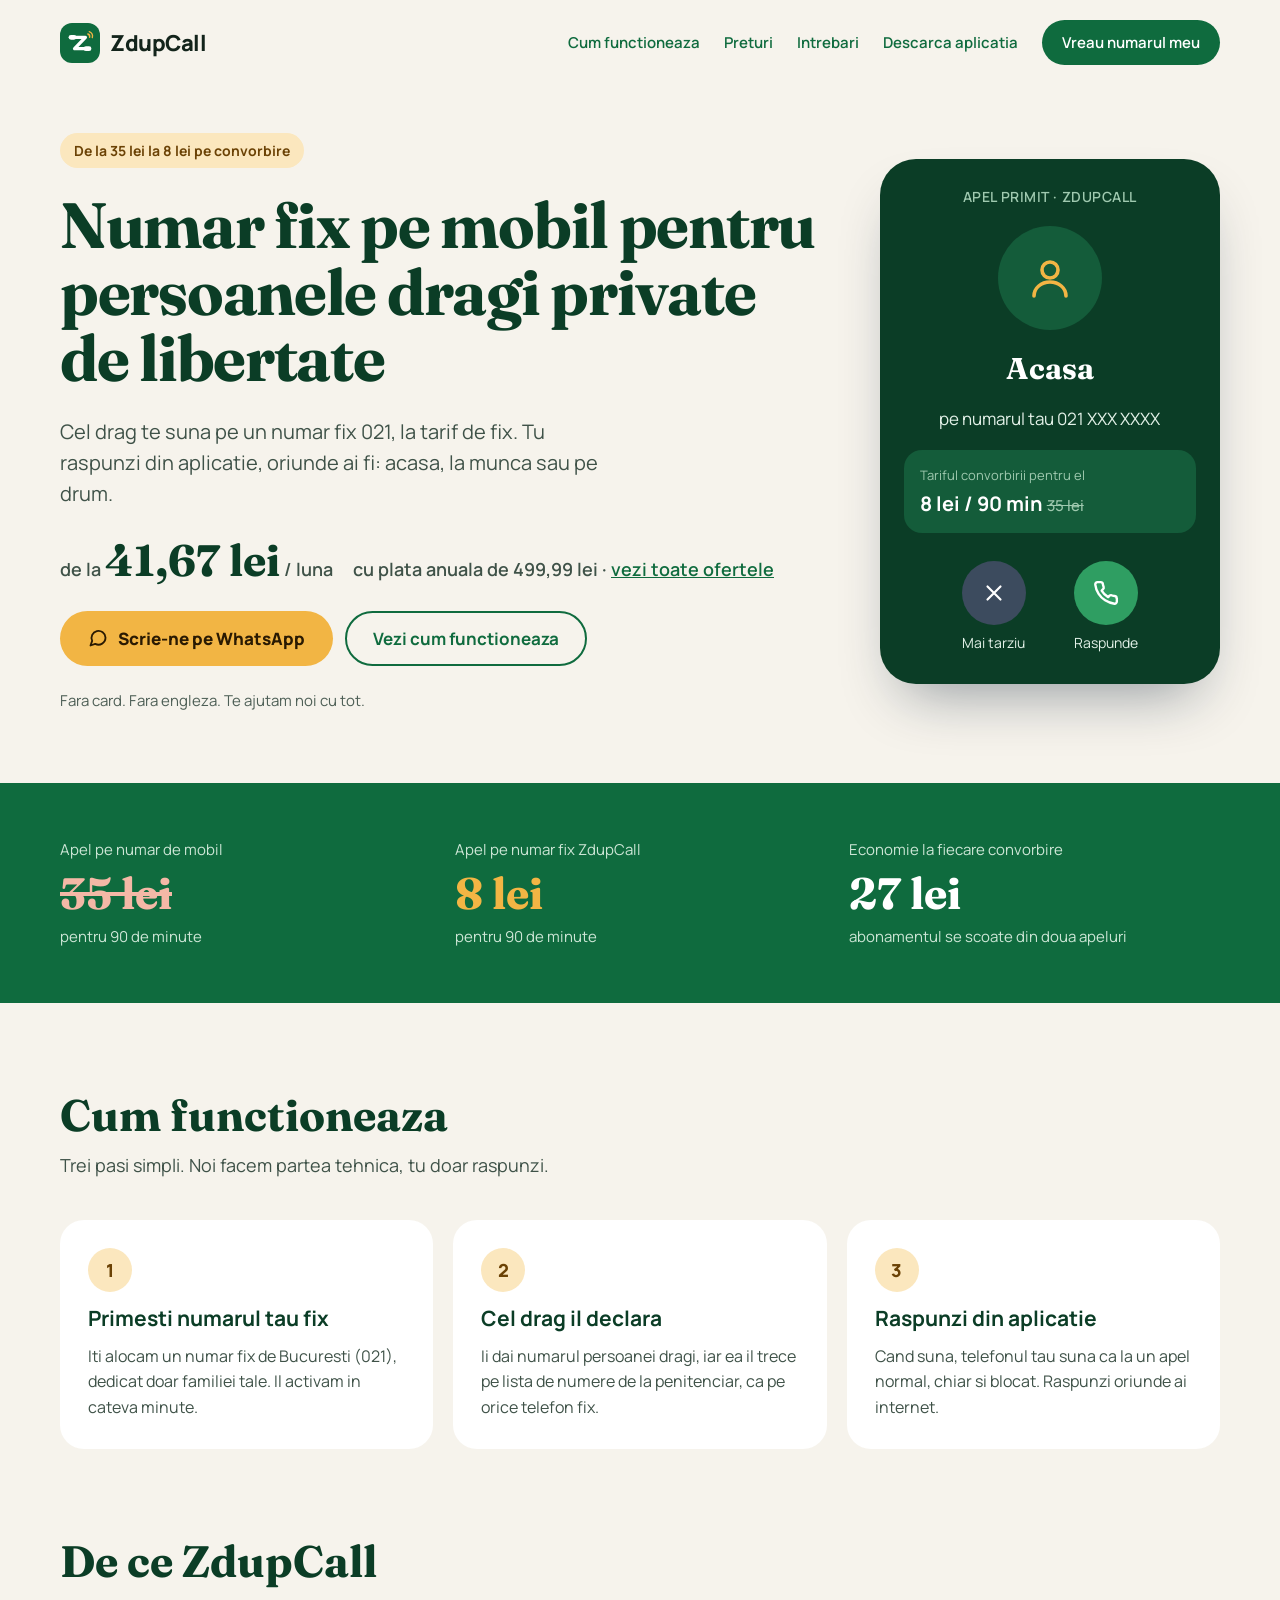
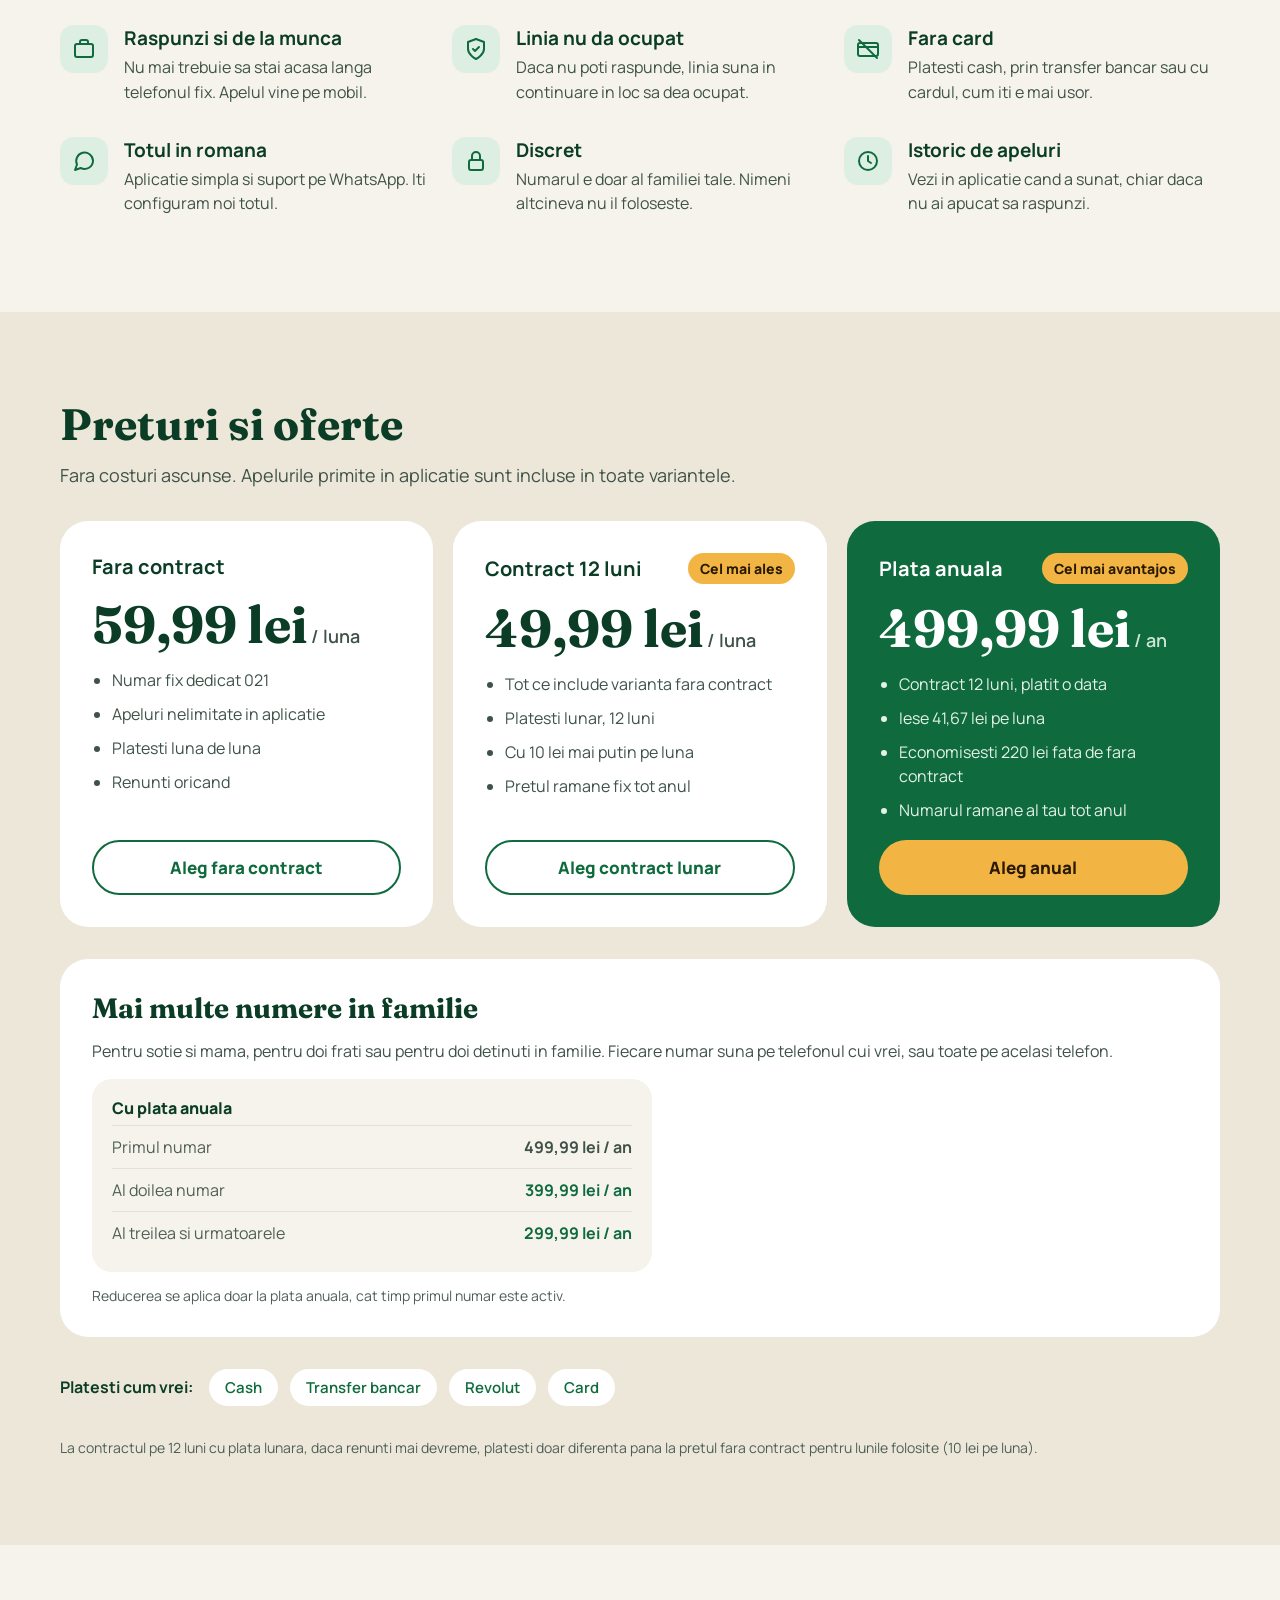
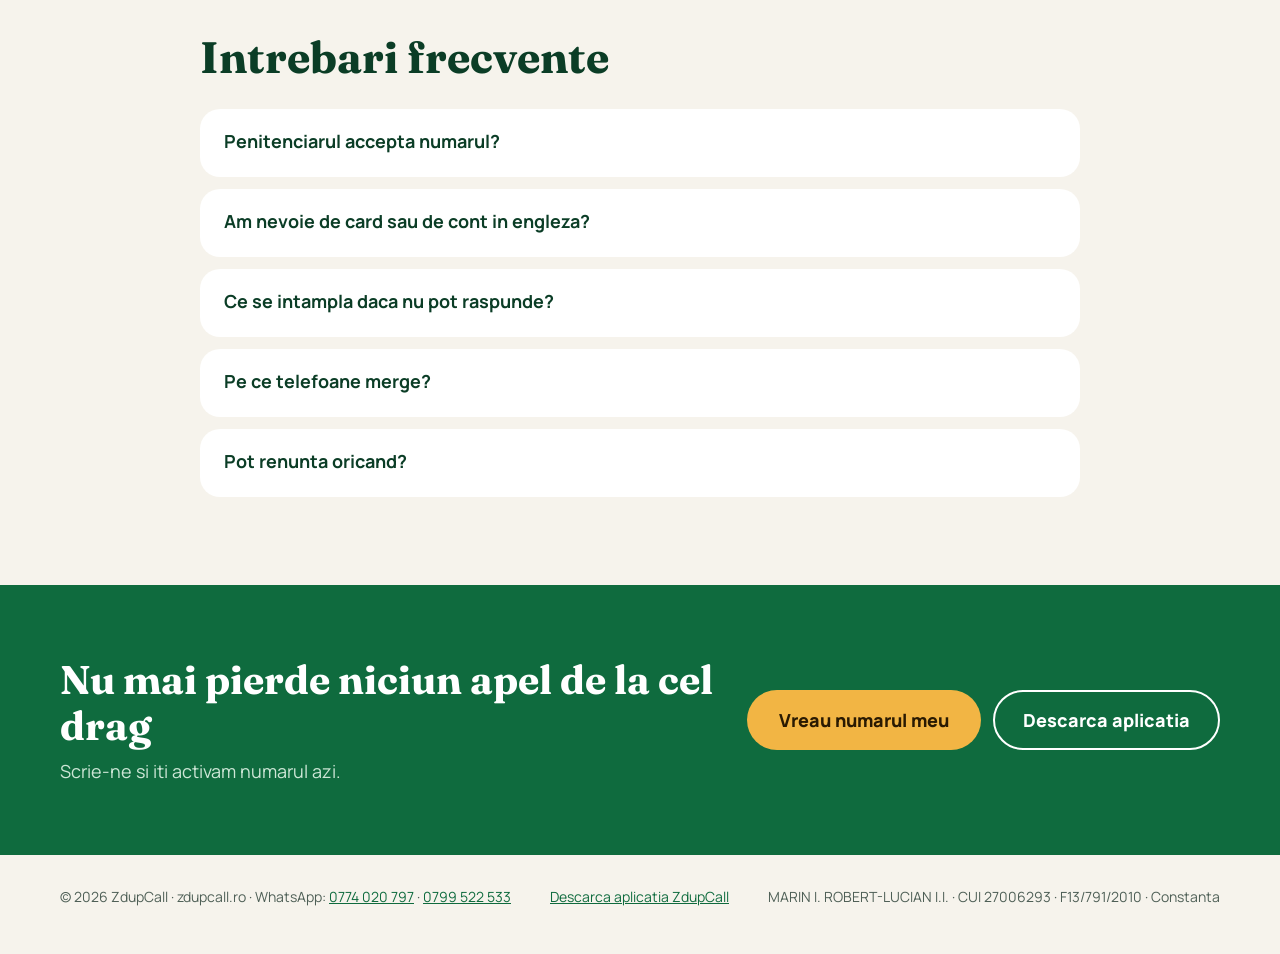
==== index.html @ 850d4840 "Reducerea pentru al 2-lea si al 3-lea numar doar la plata anuala Co-Authored-By: Claude Opus 5.5 <no" ====
<!doctype html>
<html lang="ro">
<head>
<meta charset="utf-8">
<meta name="viewport" content="width=device-width, initial-scale=1">
<title>ZdupCall - numar fix pe mobil pentru persoanele dragi</title>
<meta name="description" content="Numar fix pe mobil pentru persoanele dragi private de libertate. De la 41,67 lei pe luna cu plata anuala. Fara contract 59,99 lei pe luna. Raspunzi din aplicatie, oriunde ai fi.">

<link rel="preconnect" href="https://fonts.googleapis.com">
<link rel="stylesheet" href="https://fonts.googleapis.com/css2?family=Fraunces:opsz,wght@9..144,600;9..144,700&amp;family=Manrope:wght@400;500;600;700;800&amp;display=swap">
<style>
body{margin:0;background:#F6F3EC}
a{color:#0F6B3E}a:hover{color:#0B3D26}
details summary{cursor:pointer;list-style:none}
details summary::-webkit-details-marker{display:none}
.mobile-bar{display:none}
@media (max-width:640px){
.nav-link{display:none!important}
.cta{width:100%!important;justify-content:center!important}
.hero-phone{max-width:300px!important;padding:22px 18px 26px!important;border-radius:30px!important}
.mobile-bar{display:flex;position:fixed;left:12px;right:12px;bottom:12px;z-index:50;justify-content:center;align-items:center;gap:8px;height:54px;border-radius:999px;background:#F2B544;color:#2A1A02!important;font-family:'Manrope',system-ui,sans-serif;font-weight:800;font-size:16px;text-decoration:none;box-shadow:0 10px 30px -10px rgba(0,0,0,.45)}
body{padding-bottom:78px}
}
@media (max-width:640px){
.site-header{flex-wrap:nowrap!important}
.site-header .hdr-btn{padding:10px 16px!important;font-size:14px!important}
.mobile-bar{opacity:0;pointer-events:none;transform:translateY(12px);transition:opacity .25s,transform .25s}
.mobile-bar.show{opacity:1;pointer-events:auto;transform:none}
}
</style>

</head>
<body>

<div style="font-family: 'Manrope', system-ui, sans-serif; color: #13241B; background: #F6F3EC; min-height: 100vh">

<header class="site-header" style="max-width: 1160px; margin: 0 auto; padding: 20px 24px; display: flex; flex-wrap: wrap; align-items: center; justify-content: space-between; gap: 16px">
<a href="#top" style="display: flex; align-items: center; gap: 10px; text-decoration: none; color: #13241B">
<span style="width: 40px; height: 40px; border-radius: 12px; background: #0F6B3E; display: flex; align-items: center; justify-content: center">
<svg width="30" height="30" viewBox="0 0 100 100" aria-hidden="true"><path d="M30 31 H68 L32 69 H70" fill="none" stroke="#FFFFFF" stroke-width="11" stroke-linecap="round" stroke-linejoin="round"></path><rect x="12" y="23" width="26" height="16" rx="8" fill="#FFFFFF"></rect><rect x="62" y="61" width="26" height="16" rx="8" fill="#FFFFFF"></rect><path d="M76 20 A9 9 0 0 1 82 31" fill="none" stroke="#F2B544" stroke-width="4.5" stroke-linecap="round"></path><path d="M81 12 A17 17 0 0 1 91 32" fill="none" stroke="#F2B544" stroke-width="4.5" stroke-linecap="round"></path></svg>
</span>
<span style="font-weight: 800; font-size: 22px; letter-spacing: -0.02em">ZdupCall</span>
</a>
<nav aria-label="Navigare principala" style="display: flex; flex-wrap: wrap; align-items: center; gap: 8px 24px; font-weight: 600; font-size: 15px">
<a class="nav-link" href="#cum" style="text-decoration: none">Cum functioneaza</a>
<a class="nav-link" href="#preturi" style="text-decoration: none">Preturi</a>
<a class="nav-link" href="#intrebari" style="text-decoration: none">Intrebari</a>
<a class="nav-link" href="/descarca/" style="text-decoration: none">Descarca aplicatia</a>
<a class="hdr-btn" href="https://wa.me/40774020797" style="text-decoration: none; background: #0F6B3E; color: #FFFFFF; padding: 12px 20px; border-radius: 999px; min-height: 44px; box-sizing: border-box; display: inline-flex; align-items: center">Vreau numarul meu</a>
</nav>
</header>

<section id="top" style="max-width: 1160px; margin: 0 auto; padding: 48px 24px 72px; display: flex; flex-wrap: wrap; gap: 48px; align-items: center">
<div style="flex: 999 1 520px; min-width: 0; display: flex; flex-direction: column; gap: 24px">
<span style="align-self: flex-start; background: #FBE7BE; color: #6B4205; font-weight: 700; font-size: 14px; padding: 8px 14px; border-radius: 999px">De la 35 lei la 8 lei pe convorbire</span>
<h1 style="margin: 0; font-family: 'Fraunces', Georgia, serif; font-weight: 700; font-size: clamp(38px, 5.2vw, 64px); line-height: 1.04; letter-spacing: -0.02em; color: #0B3D26">Numar fix pe mobil pentru persoanele dragi private de libertate</h1>
<p style="margin: 0; font-size: 20px; line-height: 1.55; color: #3F5248; max-width: 560px">Cel drag te suna pe un numar fix 021, la tarif de fix. Tu raspunzi din aplicatie, oriunde ai fi: acasa, la munca sau pe drum.</p>
<div style="display: flex; flex-wrap: wrap; align-items: baseline; gap: 8px 20px">
<span style="font-family: 'Fraunces', Georgia, serif; font-size: 44px; font-weight: 700; color: #0B3D26"><span style="font-family: 'Manrope', sans-serif; font-size: 18px; font-weight: 600; color: #3F5248">de la </span>41,67 lei<span style="font-family: 'Manrope', sans-serif; font-size: 18px; font-weight: 600; color: #3F5248"> / luna</span></span>
<span style="font-size: 18px; font-weight: 600; color: #3F5248">cu plata anuala de 499,99 lei · <a href="#preturi">vezi toate ofertele</a></span>
</div>
<div style="display: flex; flex-wrap: wrap; gap: 12px">
<a class="cta" href="https://wa.me/40774020797" style="text-decoration: none; background: #F2B544; color: #2A1A02; font-weight: 800; font-size: 17px; padding: 16px 28px; border-radius: 999px; min-height: 52px; box-sizing: border-box; display: inline-flex; align-items: center; gap: 10px">
<svg width="20" height="20" viewBox="0 0 24 24" fill="none" stroke="currentColor" stroke-width="2.2" stroke-linecap="round" stroke-linejoin="round" aria-hidden="true"><path d="M21 11.5a8.4 8.4 0 0 1-12.3 7.5L3 21l2-5.5A8.4 8.4 0 1 1 21 11.5z"></path></svg>
Scrie-ne pe WhatsApp</a>
<a class="cta" href="#cum" style="text-decoration: none; border: 2px solid #0F6B3E; color: #0F6B3E; font-weight: 700; font-size: 17px; padding: 14px 26px; border-radius: 999px; min-height: 52px; box-sizing: border-box; display: inline-flex; align-items: center">Vezi cum functioneaza</a>
</div>
<p style="margin: 0; font-size: 15px; color: #4E5F56">Fara card. Fara engleza. Te ajutam noi cu tot.</p>
</div>

<div style="flex: 1 1 340px; min-width: 0; display: flex; justify-content: center">
<div class="hero-phone" style="width: 100%; max-width: 360px; background: #0B3D26; border-radius: 36px; padding: 28px 24px 32px; box-sizing: border-box; display: flex; flex-direction: column; align-items: center; gap: 20px; box-shadow: 0 30px 60px -24px rgba(14,34,56,0.45)">
<span style="font-size: 14px; font-weight: 600; color: #9FC9AF; letter-spacing: 0.04em; text-transform: uppercase">Apel primit · ZdupCall</span>
<span style="width: 104px; height: 104px; border-radius: 50%; background: #145C3A; display: flex; align-items: center; justify-content: center">
<svg width="48" height="48" viewBox="0 0 24 24" fill="none" stroke="#F2B544" stroke-width="1.8" stroke-linecap="round" stroke-linejoin="round" aria-hidden="true"><circle cx="12" cy="8" r="4"></circle><path d="M4 21c0-4 3.6-7 8-7s8 3 8 7"></path></svg>
</span>
<span style="font-family: 'Fraunces', Georgia, serif; font-size: 30px; font-weight: 700; color: #FFFFFF">Acasa</span>
<span style="font-size: 17px; color: #E3F1E8">pe numarul tau 021 XXX XXXX</span>
<div style="width: 100%; background: #145C3A; border-radius: 18px; padding: 16px; box-sizing: border-box; display: flex; flex-direction: column; gap: 6px">
<span style="font-size: 13px; color: #9FC9AF">Tariful convorbirii pentru el</span>
<span style="font-size: 20px; font-weight: 700; color: #FFFFFF">8 lei / 90 min <span style="font-size: 15px; font-weight: 500; color: #9FC9AF; text-decoration: line-through">35 lei</span></span>
</div>
<div style="display: flex; gap: 48px; margin-top: 8px">
<span style="display: flex; flex-direction: column; align-items: center; gap: 8px; color: #E3F1E8; font-size: 14px">
<span style="width: 64px; height: 64px; border-radius: 50%; background: #3C4B5E; display: flex; align-items: center; justify-content: center"><svg width="26" height="26" viewBox="0 0 24 24" fill="none" stroke="#FFFFFF" stroke-width="2" stroke-linecap="round" aria-hidden="true"><path d="M6 6l12 12M18 6L6 18"></path></svg></span>Mai tarziu</span>
<span style="display: flex; flex-direction: column; align-items: center; gap: 8px; color: #E3F1E8; font-size: 14px">
<span style="width: 64px; height: 64px; border-radius: 50%; background: #2F9E62; display: flex; align-items: center; justify-content: center"><svg width="26" height="26" viewBox="0 0 24 24" fill="none" stroke="#FFFFFF" stroke-width="2.2" stroke-linecap="round" stroke-linejoin="round" aria-hidden="true"><path d="M22 16.9v3a2 2 0 0 1-2.2 2 19.8 19.8 0 0 1-8.6-3.1 19.5 19.5 0 0 1-6-6A19.8 19.8 0 0 1 2.1 4.2 2 2 0 0 1 4.1 2h3a2 2 0 0 1 2 1.7c.1.9.4 1.8.7 2.7a2 2 0 0 1-.5 2.1L8 9.8a16 16 0 0 0 6 6l1.3-1.3a2 2 0 0 1 2.1-.4c.9.3 1.8.6 2.7.7a2 2 0 0 1 1.7 2z"></path></svg></span>Raspunde</span>
</div>
</div>
</div>
</section>

<section style="background: #0F6B3E; color: #FFFFFF">
<div style="max-width: 1160px; margin: 0 auto; padding: 56px 24px; display: grid; grid-template-columns: repeat(auto-fit, minmax(240px, 1fr)); gap: 24px">
<div style="display: flex; flex-direction: column; gap: 6px">
<span style="font-size: 15px; color: #CDE6D6">Apel pe numar de mobil</span>
<span style="font-family: 'Fraunces', Georgia, serif; font-size: 44px; font-weight: 700; color: #F4B8A6; text-decoration: line-through">35 lei</span>
<span style="font-size: 15px; color: #CDE6D6">pentru 90 de minute</span>
</div>
<div style="display: flex; flex-direction: column; gap: 6px">
<span style="font-size: 15px; color: #CDE6D6">Apel pe numar fix ZdupCall</span>
<span style="font-family: 'Fraunces', Georgia, serif; font-size: 44px; font-weight: 700; color: #F2B544">8 lei</span>
<span style="font-size: 15px; color: #CDE6D6">pentru 90 de minute</span>
</div>
<div style="display: flex; flex-direction: column; gap: 6px">
<span style="font-size: 15px; color: #CDE6D6">Economie la fiecare convorbire</span>
<span style="font-family: 'Fraunces', Georgia, serif; font-size: 44px; font-weight: 700; color: #FFFFFF">27 lei</span>
<span style="font-size: 15px; color: #CDE6D6">abonamentul se scoate din doua apeluri</span>
</div>
</div>
</section>

<section id="cum" style="max-width: 1160px; margin: 0 auto; padding: 88px 24px 40px; display: flex; flex-direction: column; gap: 40px">
<div style="display: flex; flex-direction: column; gap: 12px; max-width: 680px">
<h2 style="margin: 0; font-family: 'Fraunces', Georgia, serif; font-size: clamp(32px, 4vw, 44px); line-height: 1.1; color: #0B3D26">Cum functioneaza</h2>
<p style="margin: 0; font-size: 18px; line-height: 1.6; color: #3F5248">Trei pasi simpli. Noi facem partea tehnica, tu doar raspunzi.</p>
</div>
<ol style="margin: 0; padding: 0; list-style: none; display: grid; grid-template-columns: repeat(auto-fit, minmax(260px, 1fr)); gap: 20px">
<li style="background: #FFFFFF; border-radius: 24px; padding: 28px; display: flex; flex-direction: column; gap: 12px">
<span style="width: 44px; height: 44px; border-radius: 50%; background: #FBE7BE; color: #6B4205; font-weight: 800; font-size: 18px; display: flex; align-items: center; justify-content: center">1</span>
<h3 style="margin: 0; font-size: 21px; color: #0B3D26">Primesti numarul tau fix</h3>
<p style="margin: 0; font-size: 16px; line-height: 1.6; color: #3F5248">Iti alocam un numar fix de Bucuresti (021), dedicat doar familiei tale. Il activam in cateva minute.</p>
</li>
<li style="background: #FFFFFF; border-radius: 24px; padding: 28px; display: flex; flex-direction: column; gap: 12px">
<span style="width: 44px; height: 44px; border-radius: 50%; background: #FBE7BE; color: #6B4205; font-weight: 800; font-size: 18px; display: flex; align-items: center; justify-content: center">2</span>
<h3 style="margin: 0; font-size: 21px; color: #0B3D26">Cel drag il declara</h3>
<p style="margin: 0; font-size: 16px; line-height: 1.6; color: #3F5248">Ii dai numarul persoanei dragi, iar ea il trece pe lista de numere de la penitenciar, ca pe orice telefon fix.</p>
</li>
<li style="background: #FFFFFF; border-radius: 24px; padding: 28px; display: flex; flex-direction: column; gap: 12px">
<span style="width: 44px; height: 44px; border-radius: 50%; background: #FBE7BE; color: #6B4205; font-weight: 800; font-size: 18px; display: flex; align-items: center; justify-content: center">3</span>
<h3 style="margin: 0; font-size: 21px; color: #0B3D26">Raspunzi din aplicatie</h3>
<p style="margin: 0; font-size: 16px; line-height: 1.6; color: #3F5248">Cand suna, telefonul tau suna ca la un apel normal, chiar si blocat. Raspunzi oriunde ai internet.</p>
</li>
</ol>
</section>

<section style="max-width: 1160px; margin: 0 auto; padding: 48px 24px 88px; display: flex; flex-direction: column; gap: 32px">
<h2 style="margin: 0; font-family: 'Fraunces', Georgia, serif; font-size: clamp(32px, 4vw, 44px); line-height: 1.1; color: #0B3D26; max-width: 720px">De ce ZdupCall</h2>
<div style="display: grid; grid-template-columns: repeat(auto-fit, minmax(300px, 1fr)); gap: 16px">
<div style="display: flex; gap: 16px; align-items: flex-start; padding: 8px 0">
<span style="flex: 0 0 48px; height: 48px; border-radius: 14px; background: #DDEFE3; display: flex; align-items: center; justify-content: center"><svg width="24" height="24" viewBox="0 0 24 24" fill="none" stroke="#0F6B3E" stroke-width="2" stroke-linecap="round" stroke-linejoin="round" aria-hidden="true"><rect x="3" y="7" width="18" height="13" rx="2"></rect><path d="M8 7V5a2 2 0 0 1 2-2h4a2 2 0 0 1 2 2v2"></path></svg></span>
<div style="display: flex; flex-direction: column; gap: 4px"><h3 style="margin: 0; font-size: 19px; color: #0B3D26">Raspunzi si de la munca</h3><p style="margin: 0; font-size: 16px; line-height: 1.55; color: #3F5248">Nu mai trebuie sa stai acasa langa telefonul fix. Apelul vine pe mobil.</p></div>
</div>
<div style="display: flex; gap: 16px; align-items: flex-start; padding: 8px 0">
<span style="flex: 0 0 48px; height: 48px; border-radius: 14px; background: #DDEFE3; display: flex; align-items: center; justify-content: center"><svg width="24" height="24" viewBox="0 0 24 24" fill="none" stroke="#0F6B3E" stroke-width="2" stroke-linecap="round" stroke-linejoin="round" aria-hidden="true"><path d="M12 22s8-4 8-10V5l-8-3-8 3v7c0 6 8 10 8 10z"></path><path d="M9 12l2 2 4-4"></path></svg></span>
<div style="display: flex; flex-direction: column; gap: 4px"><h3 style="margin: 0; font-size: 19px; color: #0B3D26">Linia nu da ocupat</h3><p style="margin: 0; font-size: 16px; line-height: 1.55; color: #3F5248">Daca nu poti raspunde, linia suna in continuare in loc sa dea ocupat.</p></div>
</div>
<div style="display: flex; gap: 16px; align-items: flex-start; padding: 8px 0">
<span style="flex: 0 0 48px; height: 48px; border-radius: 14px; background: #DDEFE3; display: flex; align-items: center; justify-content: center"><svg width="24" height="24" viewBox="0 0 24 24" fill="none" stroke="#0F6B3E" stroke-width="2" stroke-linecap="round" stroke-linejoin="round" aria-hidden="true"><rect x="2" y="6" width="20" height="13" rx="2"></rect><path d="M2 10h20"></path><path d="M3 3l18 18"></path></svg></span>
<div style="display: flex; flex-direction: column; gap: 4px"><h3 style="margin: 0; font-size: 19px; color: #0B3D26">Fara card</h3><p style="margin: 0; font-size: 16px; line-height: 1.55; color: #3F5248">Platesti cash, prin transfer bancar sau cu cardul, cum iti e mai usor.</p></div>
</div>
<div style="display: flex; gap: 16px; align-items: flex-start; padding: 8px 0">
<span style="flex: 0 0 48px; height: 48px; border-radius: 14px; background: #DDEFE3; display: flex; align-items: center; justify-content: center"><svg width="24" height="24" viewBox="0 0 24 24" fill="none" stroke="#0F6B3E" stroke-width="2" stroke-linecap="round" stroke-linejoin="round" aria-hidden="true"><path d="M21 11.5a8.4 8.4 0 0 1-12.3 7.5L3 21l2-5.5A8.4 8.4 0 1 1 21 11.5z"></path></svg></span>
<div style="display: flex; flex-direction: column; gap: 4px"><h3 style="margin: 0; font-size: 19px; color: #0B3D26">Totul in romana</h3><p style="margin: 0; font-size: 16px; line-height: 1.55; color: #3F5248">Aplicatie simpla si suport pe WhatsApp. Iti configuram noi totul.</p></div>
</div>
<div style="display: flex; gap: 16px; align-items: flex-start; padding: 8px 0">
<span style="flex: 0 0 48px; height: 48px; border-radius: 14px; background: #DDEFE3; display: flex; align-items: center; justify-content: center"><svg width="24" height="24" viewBox="0 0 24 24" fill="none" stroke="#0F6B3E" stroke-width="2" stroke-linecap="round" stroke-linejoin="round" aria-hidden="true"><rect x="5" y="11" width="14" height="10" rx="2"></rect><path d="M8 11V7a4 4 0 0 1 8 0v4"></path></svg></span>
<div style="display: flex; flex-direction: column; gap: 4px"><h3 style="margin: 0; font-size: 19px; color: #0B3D26">Discret</h3><p style="margin: 0; font-size: 16px; line-height: 1.55; color: #3F5248">Numarul e doar al familiei tale. Nimeni altcineva nu il foloseste.</p></div>
</div>
<div style="display: flex; gap: 16px; align-items: flex-start; padding: 8px 0">
<span style="flex: 0 0 48px; height: 48px; border-radius: 14px; background: #DDEFE3; display: flex; align-items: center; justify-content: center"><svg width="24" height="24" viewBox="0 0 24 24" fill="none" stroke="#0F6B3E" stroke-width="2" stroke-linecap="round" stroke-linejoin="round" aria-hidden="true"><circle cx="12" cy="12" r="9"></circle><path d="M12 7v5l3 2"></path></svg></span>
<div style="display: flex; flex-direction: column; gap: 4px"><h3 style="margin: 0; font-size: 19px; color: #0B3D26">Istoric de apeluri</h3><p style="margin: 0; font-size: 16px; line-height: 1.55; color: #3F5248">Vezi in aplicatie cand a sunat, chiar daca nu ai apucat sa raspunzi.</p></div>
</div>
</div>
</section>

<section id="preturi" style="background: #EDE7DA">
<div style="max-width: 1160px; margin: 0 auto; padding: 88px 24px; display: flex; flex-direction: column; gap: 32px">
<div style="display: flex; flex-direction: column; gap: 12px; max-width: 680px">
<h2 style="margin: 0; font-family: 'Fraunces', Georgia, serif; font-size: clamp(32px, 4vw, 44px); line-height: 1.1; color: #0B3D26">Preturi si oferte</h2>
<p style="margin: 0; font-size: 18px; line-height: 1.6; color: #3F5248">Fara costuri ascunse. Apelurile primite in aplicatie sunt incluse in toate variantele.</p>
</div>
<div style="display: grid; grid-template-columns: repeat(auto-fit, minmax(260px, 1fr)); gap: 20px">
<div style="background: #FFFFFF; color: #0B3D26; border-radius: 28px; padding: 32px; display: flex; flex-direction: column; gap: 18px">
<div style="display: flex; flex-wrap: wrap; align-items: center; justify-content: space-between; gap: 8px"><h3 style="margin: 0; font-size: 20px; color: #0B3D26">Fara contract</h3></div>
<span style="font-family: 'Fraunces', Georgia, serif; font-size: 52px; font-weight: 700; color: #0B3D26; line-height: 1">59,99 lei<span style="font-family: 'Manrope', sans-serif; font-size: 18px; font-weight: 600; color: #3F5248"> / luna</span></span>
<ul style="margin: 0; padding: 0 0 0 20px; display: flex; flex-direction: column; gap: 10px; font-size: 16px; line-height: 1.5; color: #3F5248"><li>Numar fix dedicat 021</li><li>Apeluri nelimitate in aplicatie</li><li>Platesti luna de luna</li><li>Renunti oricand</li></ul>
<a href="https://wa.me/40774020797" style="text-decoration: none; border: 2px solid #0F6B3E; color: #0F6B3E; padding: 14px 24px; font-weight: 800; font-size: 17px; border-radius: 999px; min-height: 52px; box-sizing: border-box; display: flex; align-items: center; justify-content: center; margin-top: auto">Aleg fara contract</a>
</div><div style="background: #FFFFFF; color: #0B3D26; border-radius: 28px; padding: 32px; display: flex; flex-direction: column; gap: 18px">
<div style="display: flex; flex-wrap: wrap; align-items: center; justify-content: space-between; gap: 8px"><h3 style="margin: 0; font-size: 20px; color: #0B3D26">Contract 12 luni</h3><span style="background: #F2B544; color: #2A1A02; font-weight: 800; font-size: 14px; padding: 6px 12px; border-radius: 999px">Cel mai ales</span></div>
<span style="font-family: 'Fraunces', Georgia, serif; font-size: 52px; font-weight: 700; color: #0B3D26; line-height: 1">49,99 lei<span style="font-family: 'Manrope', sans-serif; font-size: 18px; font-weight: 600; color: #3F5248"> / luna</span></span>
<ul style="margin: 0; padding: 0 0 0 20px; display: flex; flex-direction: column; gap: 10px; font-size: 16px; line-height: 1.5; color: #3F5248"><li>Tot ce include varianta fara contract</li><li>Platesti lunar, 12 luni</li><li>Cu 10 lei mai putin pe luna</li><li>Pretul ramane fix tot anul</li></ul>
<a href="https://wa.me/40774020797" style="text-decoration: none; border: 2px solid #0F6B3E; color: #0F6B3E; padding: 14px 24px; font-weight: 800; font-size: 17px; border-radius: 999px; min-height: 52px; box-sizing: border-box; display: flex; align-items: center; justify-content: center; margin-top: auto">Aleg contract lunar</a>
</div><div style="background: #0F6B3E; color: #FFFFFF; border-radius: 28px; padding: 32px; display: flex; flex-direction: column; gap: 18px">
<div style="display: flex; flex-wrap: wrap; align-items: center; justify-content: space-between; gap: 8px"><h3 style="margin: 0; font-size: 20px; color: #FFFFFF">Plata anuala</h3><span style="background: #F2B544; color: #2A1A02; font-weight: 800; font-size: 14px; padding: 6px 12px; border-radius: 999px">Cel mai avantajos</span></div>
<span style="font-family: 'Fraunces', Georgia, serif; font-size: 52px; font-weight: 700; color: #FFFFFF; line-height: 1">499,99 lei<span style="font-family: 'Manrope', sans-serif; font-size: 18px; font-weight: 600; color: #CDE6D6"> / an</span></span>
<ul style="margin: 0; padding: 0 0 0 20px; display: flex; flex-direction: column; gap: 10px; font-size: 16px; line-height: 1.5; color: #E3F1E8"><li>Contract 12 luni, platit o data</li><li>Iese 41,67 lei pe luna</li><li>Economisesti 220 lei fata de fara contract</li><li>Numarul ramane al tau tot anul</li></ul>
<a href="https://wa.me/40774020797" style="text-decoration: none; background: #F2B544; color: #2A1A02; padding: 16px 24px; font-weight: 800; font-size: 17px; border-radius: 999px; min-height: 52px; box-sizing: border-box; display: flex; align-items: center; justify-content: center; margin-top: auto">Aleg anual</a>
</div>
</div>
<div style="background: #FFFFFF; border-radius: 28px; padding: 32px; display: flex; flex-direction: column; gap: 14px">
<h3 style="margin: 0; font-family: 'Fraunces', Georgia, serif; font-size: 28px; color: #0B3D26">Mai multe numere in familie</h3>
<p style="margin: 0; font-size: 16px; line-height: 1.6; color: #3F5248">Pentru sotie si mama, pentru doi frati sau pentru doi detinuti in familie. Fiecare numar suna pe telefonul cui vrei, sau toate pe acelasi telefon.</p>
<div style="background: #F6F3EC; border-radius: 20px; padding: 18px 20px; max-width: 520px; font-size: 16px">
<div style="font-weight: 800; color: #0B3D26; margin-bottom: 6px">Cu plata anuala</div>
<div style="display: flex; justify-content: space-between; gap: 12px; padding: 10px 0; border-top: 1px solid #E6E1D6"><span style="color: #4E5F56">Primul numar</span><b style="color: #3F5248">499,99 lei / an</b></div><div style="display: flex; justify-content: space-between; gap: 12px; padding: 10px 0; border-top: 1px solid #E6E1D6"><span style="color: #4E5F56">Al doilea numar</span><b style="color: #0F6B3E">399,99 lei / an</b></div><div style="display: flex; justify-content: space-between; gap: 12px; padding: 10px 0; border-top: 1px solid #E6E1D6"><span style="color: #4E5F56">Al treilea si urmatoarele</span><b style="color: #0F6B3E">299,99 lei / an</b></div></div>
<p style="margin: 0; font-size: 14px; color: #4E5F56">Reducerea se aplica doar la plata anuala, cat timp primul numar este activ.</p>
</div>

<div style="display: flex; flex-wrap: wrap; align-items: center; gap: 10px 12px">
<span style="font-weight: 700; font-size: 16px; color: #0B3D26; margin-right: 4px">Platesti cum vrei:</span>
<span style="background: #FFFFFF; border-radius: 999px; padding: 8px 16px; font-size: 15px; font-weight: 600; color: #0F6B3E">Cash</span>
<span style="background: #FFFFFF; border-radius: 999px; padding: 8px 16px; font-size: 15px; font-weight: 600; color: #0F6B3E">Transfer bancar</span>
<span style="background: #FFFFFF; border-radius: 999px; padding: 8px 16px; font-size: 15px; font-weight: 600; color: #0F6B3E">Revolut</span>
<span style="background: #FFFFFF; border-radius: 999px; padding: 8px 16px; font-size: 15px; font-weight: 600; color: #0F6B3E">Card</span>
</div>
<p style="margin: 0; font-size: 14px; color: #4E5F56">La contractul pe 12 luni cu plata lunara, daca renunti mai devreme, platesti doar diferenta pana la pretul fara contract pentru lunile folosite (10 lei pe luna).</p>
</div>
</section>

<section id="intrebari" style="max-width: 880px; margin: 0 auto; padding: 88px 24px; display: flex; flex-direction: column; gap: 28px">
<h2 style="margin: 0; font-family: 'Fraunces', Georgia, serif; font-size: clamp(32px, 4vw, 44px); line-height: 1.1; color: #0B3D26">Intrebari frecvente</h2>
<div style="display: flex; flex-direction: column; gap: 12px">
<details style="background: #FFFFFF; border-radius: 20px; padding: 20px 24px">
<summary style="font-size: 18px; font-weight: 700; color: #0B3D26; min-height: 28px">Penitenciarul accepta numarul?</summary>
<p style="margin: 12px 0 0; font-size: 16px; line-height: 1.6; color: #3F5248">Da. Este un numar fix de Bucuresti (021), obisnuit, care se declara la fel ca orice telefon fix de acasa.</p>
</details>
<details style="background: #FFFFFF; border-radius: 20px; padding: 20px 24px">
<summary style="font-size: 18px; font-weight: 700; color: #0B3D26; min-height: 28px">Am nevoie de card sau de cont in engleza?</summary>
<p style="margin: 12px 0 0; font-size: 16px; line-height: 1.6; color: #3F5248">Nu. Platesti cash, prin transfer sau cu cardul, iar noi ne ocupam de configurare. Totul este in romana.</p>
</details>
<details style="background: #FFFFFF; border-radius: 20px; padding: 20px 24px">
<summary style="font-size: 18px; font-weight: 700; color: #0B3D26; min-height: 28px">Ce se intampla daca nu pot raspunde?</summary>
<p style="margin: 12px 0 0; font-size: 16px; line-height: 1.6; color: #3F5248">Linia nu da ocupat: suna in continuare pana inchide cel care suna. In aplicatie vezi ora la care a sunat.</p>
</details>
<details style="background: #FFFFFF; border-radius: 20px; padding: 20px 24px">
<summary style="font-size: 18px; font-weight: 700; color: #0B3D26; min-height: 28px">Pe ce telefoane merge?</summary>
<p style="margin: 12px 0 0; font-size: 16px; line-height: 1.6; color: #3F5248">Pe iPhone si pe Android, oriunde ai internet mobil sau Wi-Fi.</p>
</details>
<details style="background: #FFFFFF; border-radius: 20px; padding: 20px 24px">
<summary style="font-size: 18px; font-weight: 700; color: #0B3D26; min-height: 28px">Pot renunta oricand?</summary>
<p style="margin: 12px 0 0; font-size: 16px; line-height: 1.6; color: #3F5248">Da. Te anuntam din timp inainte de fiecare plata, ca sa nu pierzi niciun apel.</p>
</details>
</div>
</section>

<section style="background: #0F6B3E; color: #FFFFFF">
<div style="max-width: 1160px; margin: 0 auto; padding: 72px 24px; display: flex; flex-wrap: wrap; align-items: center; justify-content: space-between; gap: 24px">
<div style="flex: 999 1 420px; min-width: 0; display: flex; flex-direction: column; gap: 10px">
<h2 style="margin: 0; font-family: 'Fraunces', Georgia, serif; font-size: clamp(30px, 3.6vw, 40px); line-height: 1.15; color: #FFFFFF">Nu mai pierde niciun apel de la cel drag</h2>
<p style="margin: 0; font-size: 18px; color: #CDE6D6">Scrie-ne si iti activam numarul azi.</p>
</div>
<div style="display: flex; flex-wrap: wrap; gap: 12px">
<a href="https://wa.me/40774020797" style="text-decoration: none; background: #F2B544; color: #2A1A02; font-weight: 800; font-size: 18px; padding: 18px 32px; border-radius: 999px; min-height: 56px; box-sizing: border-box; display: inline-flex; align-items: center">Vreau numarul meu</a>
<a href="/descarca/" style="text-decoration: none; border: 2px solid #FFFFFF; color: #FFFFFF; font-weight: 800; font-size: 18px; padding: 16px 28px; border-radius: 999px; min-height: 56px; box-sizing: border-box; display: inline-flex; align-items: center">Descarca aplicatia</a>
</div>
</div>
</section>

<a class="mobile-bar" href="https://wa.me/40774020797"><svg width="20" height="20" viewBox="0 0 24 24" fill="none" stroke="currentColor" stroke-width="2.2" stroke-linecap="round" stroke-linejoin="round" aria-hidden="true"><path d="M21 11.5a8.4 8.4 0 0 1-12.3 7.5L3 21l2-5.5A8.4 8.4 0 1 1 21 11.5z"></path></svg>Scrie-ne pe WhatsApp</a>
<footer style="max-width: 1160px; margin: 0 auto; padding: 32px 24px 48px; display: flex; flex-wrap: wrap; justify-content: space-between; gap: 12px; font-size: 14px; color: #4E5F56">
<span>© 2026 ZdupCall · zdupcall.ro · WhatsApp: <a href="https://wa.me/40774020797">0774 020 797</a> · <a href="https://wa.me/40799522533">0799 522 533</a></span>
<span><a href="/descarca/">Descarca aplicatia ZdupCall</a></span>
<span>MARIN I. ROBERT-LUCIAN I.I. · CUI 27006293 · F13/791/2010 · Constanta</span>
</footer>

</div>

<script>
(function(){var b=document.querySelector('.mobile-bar');if(!b)return;function u(){if(window.scrollY>650)b.classList.add('show');else b.classList.remove('show');}window.addEventListener('scroll',u,{passive:true});u();})();
</script>
</body>
</html>
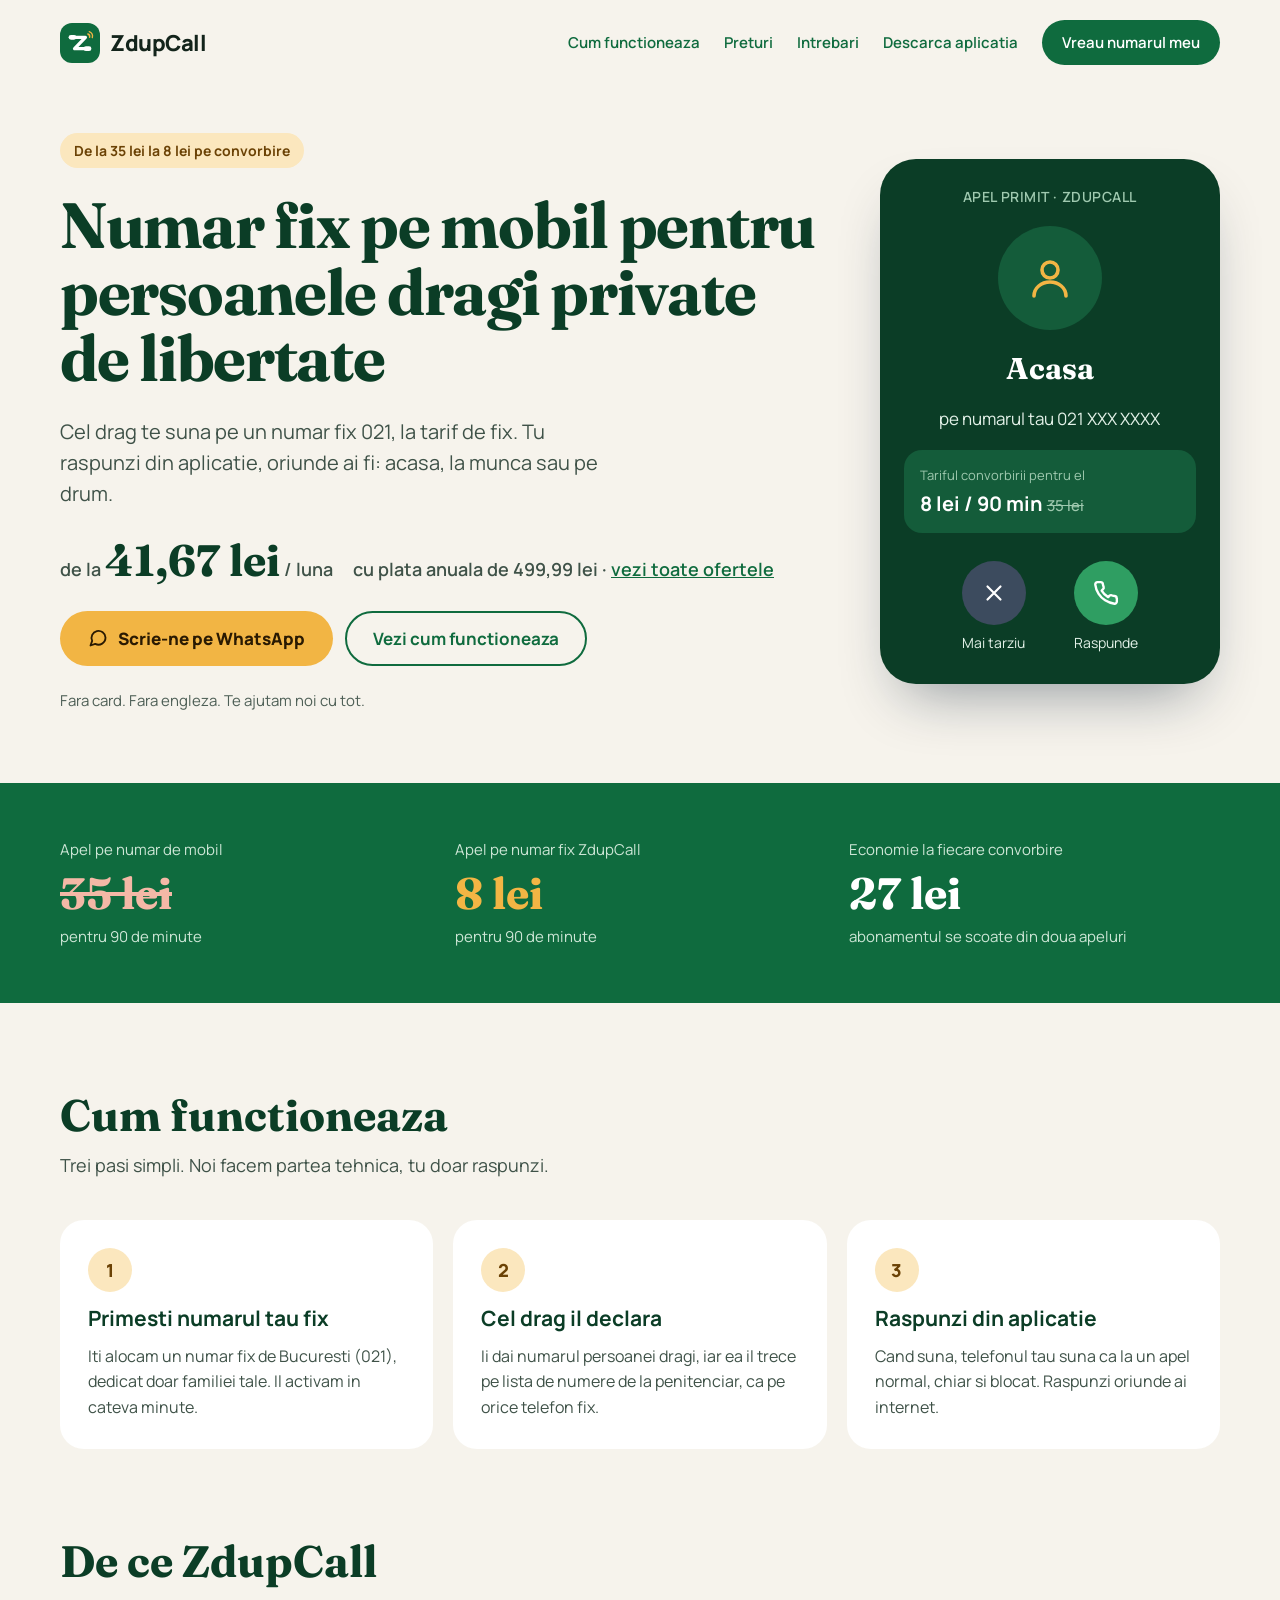
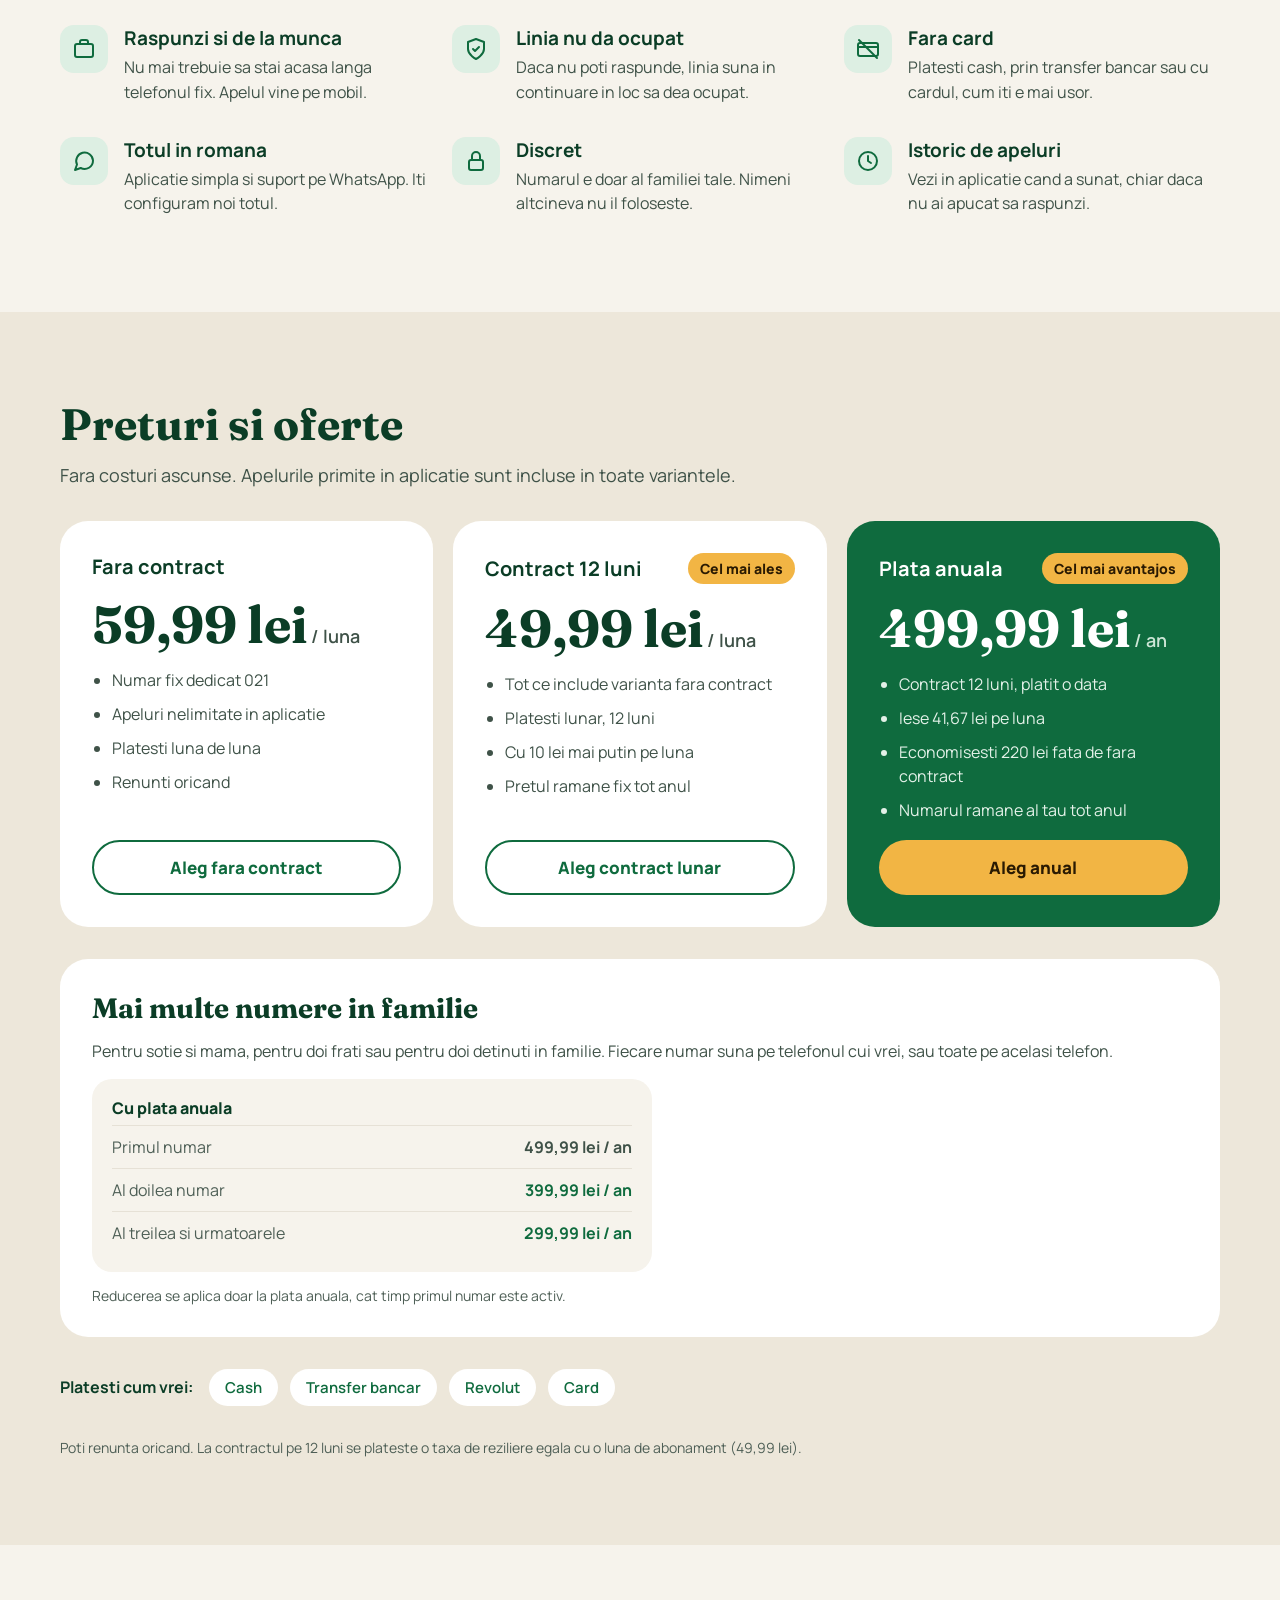
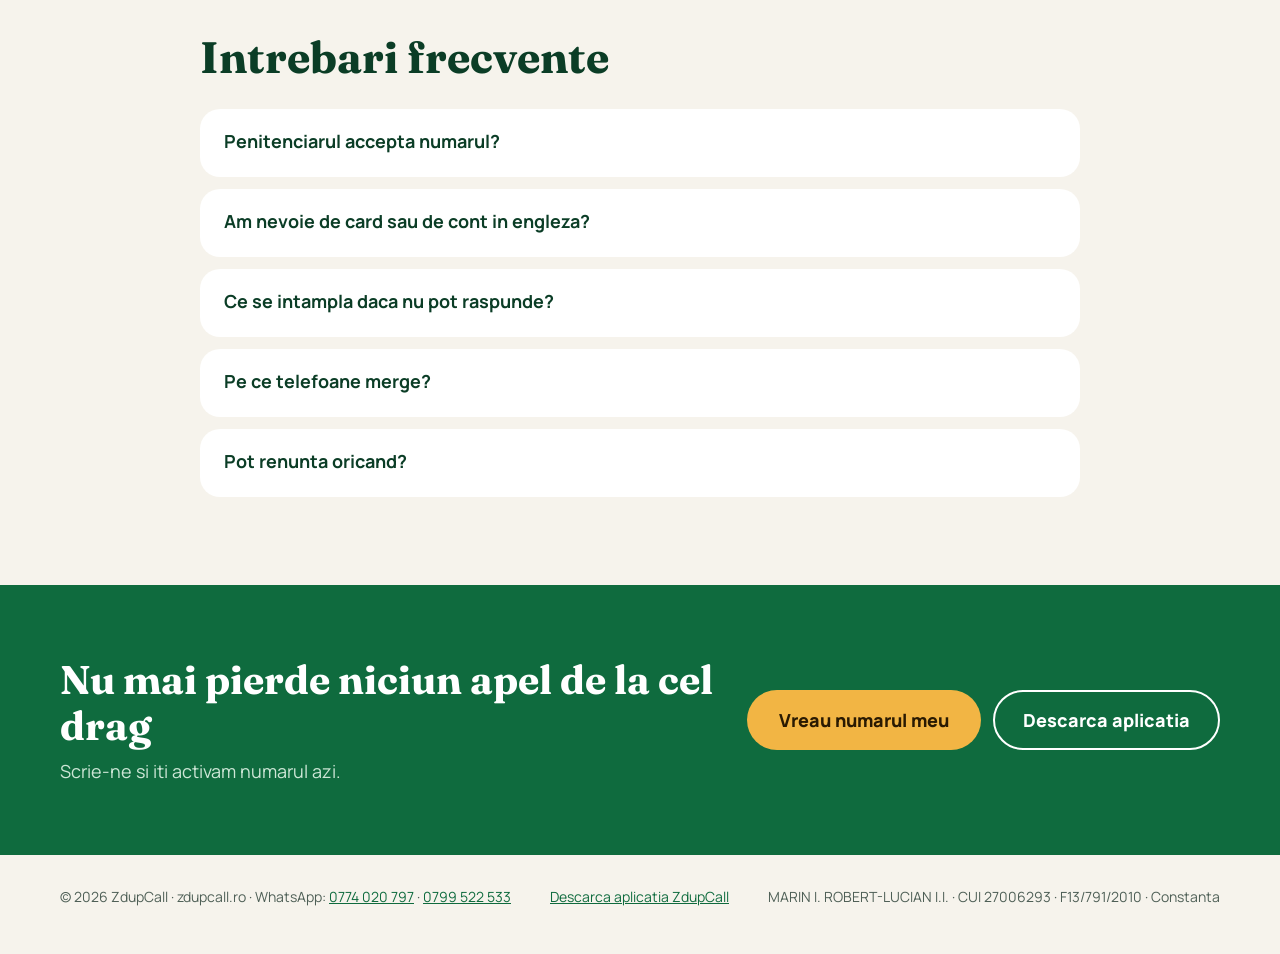
==== commit e6751299: "Renuntare oricand, cu taxa de reziliere de o luna la contractul pe 12 luni Co-Authored-By: Claude Op" ====
--- a/index.html
+++ b/index.html
@@ -204,7 +204,7 @@
 <span style="background: #FFFFFF; border-radius: 999px; padding: 8px 16px; font-size: 15px; font-weight: 600; color: #0F6B3E">Revolut</span>
 <span style="background: #FFFFFF; border-radius: 999px; padding: 8px 16px; font-size: 15px; font-weight: 600; color: #0F6B3E">Card</span>
 </div>
-<p style="margin: 0; font-size: 14px; color: #4E5F56">La contractul pe 12 luni cu plata lunara, daca renunti mai devreme, platesti doar diferenta pana la pretul fara contract pentru lunile folosite (10 lei pe luna).</p>
+<p style="margin: 0; font-size: 14px; color: #4E5F56">Poti renunta oricand. La contractul pe 12 luni se plateste o taxa de reziliere egala cu o luna de abonament (49,99 lei).</p>
 </div>
 </section>
 
@@ -229,7 +229,7 @@
 </details>
 <details style="background: #FFFFFF; border-radius: 20px; padding: 20px 24px">
 <summary style="font-size: 18px; font-weight: 700; color: #0B3D26; min-height: 28px">Pot renunta oricand?</summary>
-<p style="margin: 12px 0 0; font-size: 16px; line-height: 1.6; color: #3F5248">Da. Te anuntam din timp inainte de fiecare plata, ca sa nu pierzi niciun apel.</p>
+<p style="margin: 12px 0 0; font-size: 16px; line-height: 1.6; color: #3F5248">Da. Fara contract renunti oricand, fara costuri. La contractul pe 12 luni poti renunta oricand, cu o taxa de reziliere egala cu o luna de abonament (49,99 lei). Te anuntam din timp inainte de fiecare plata.</p>
 </details>
 </div>
 </section>
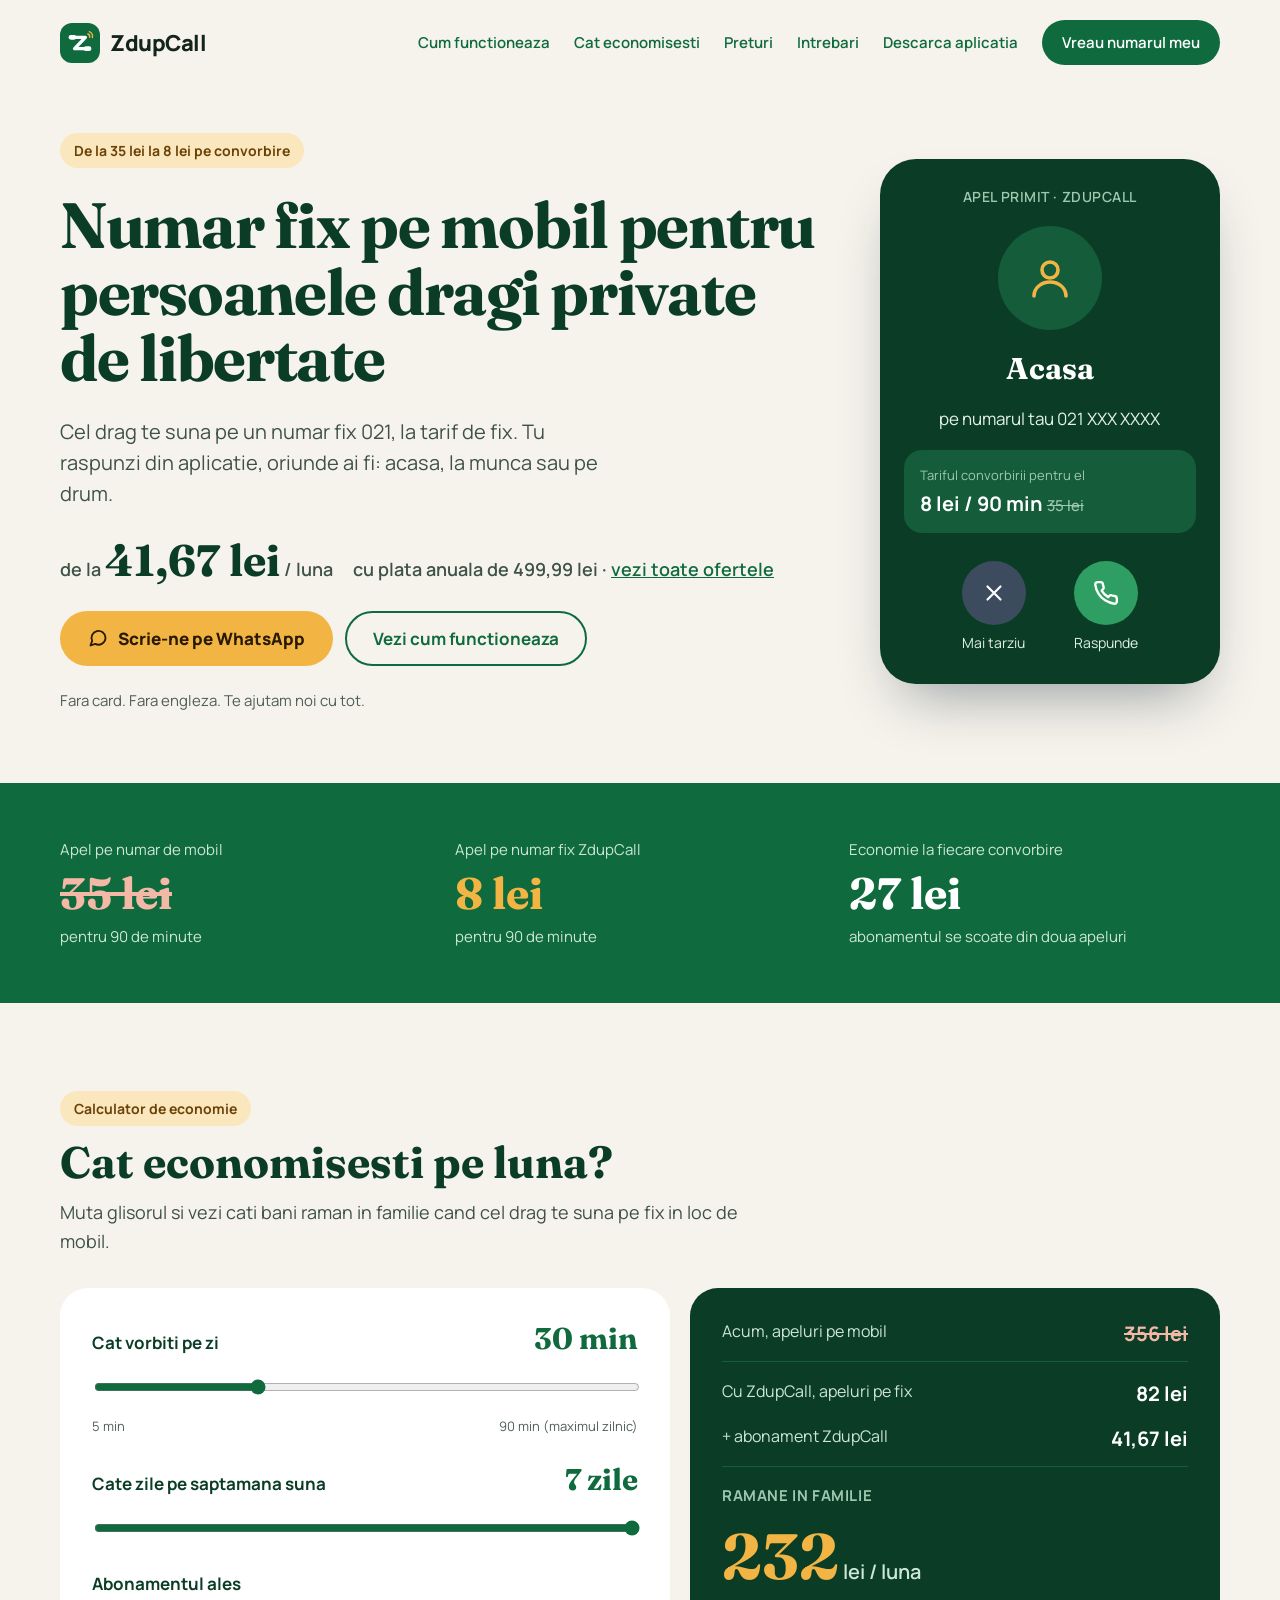
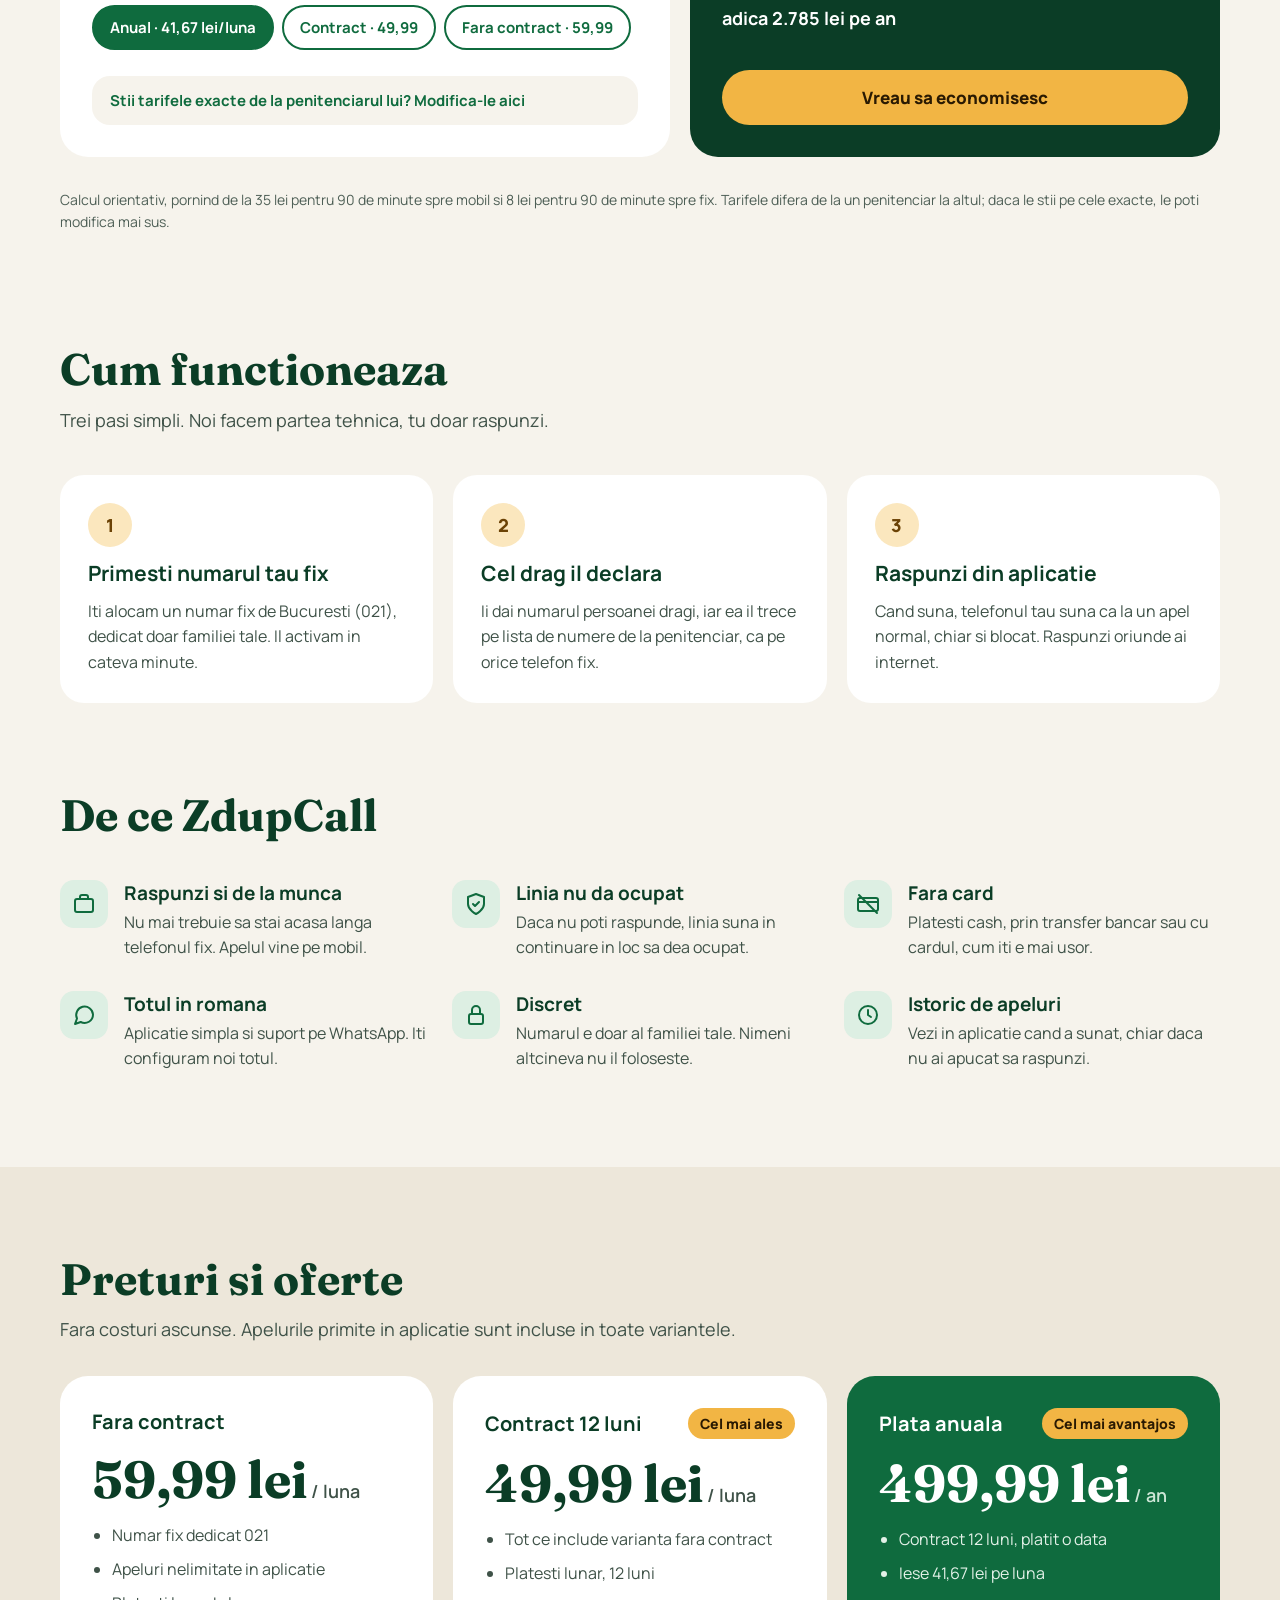
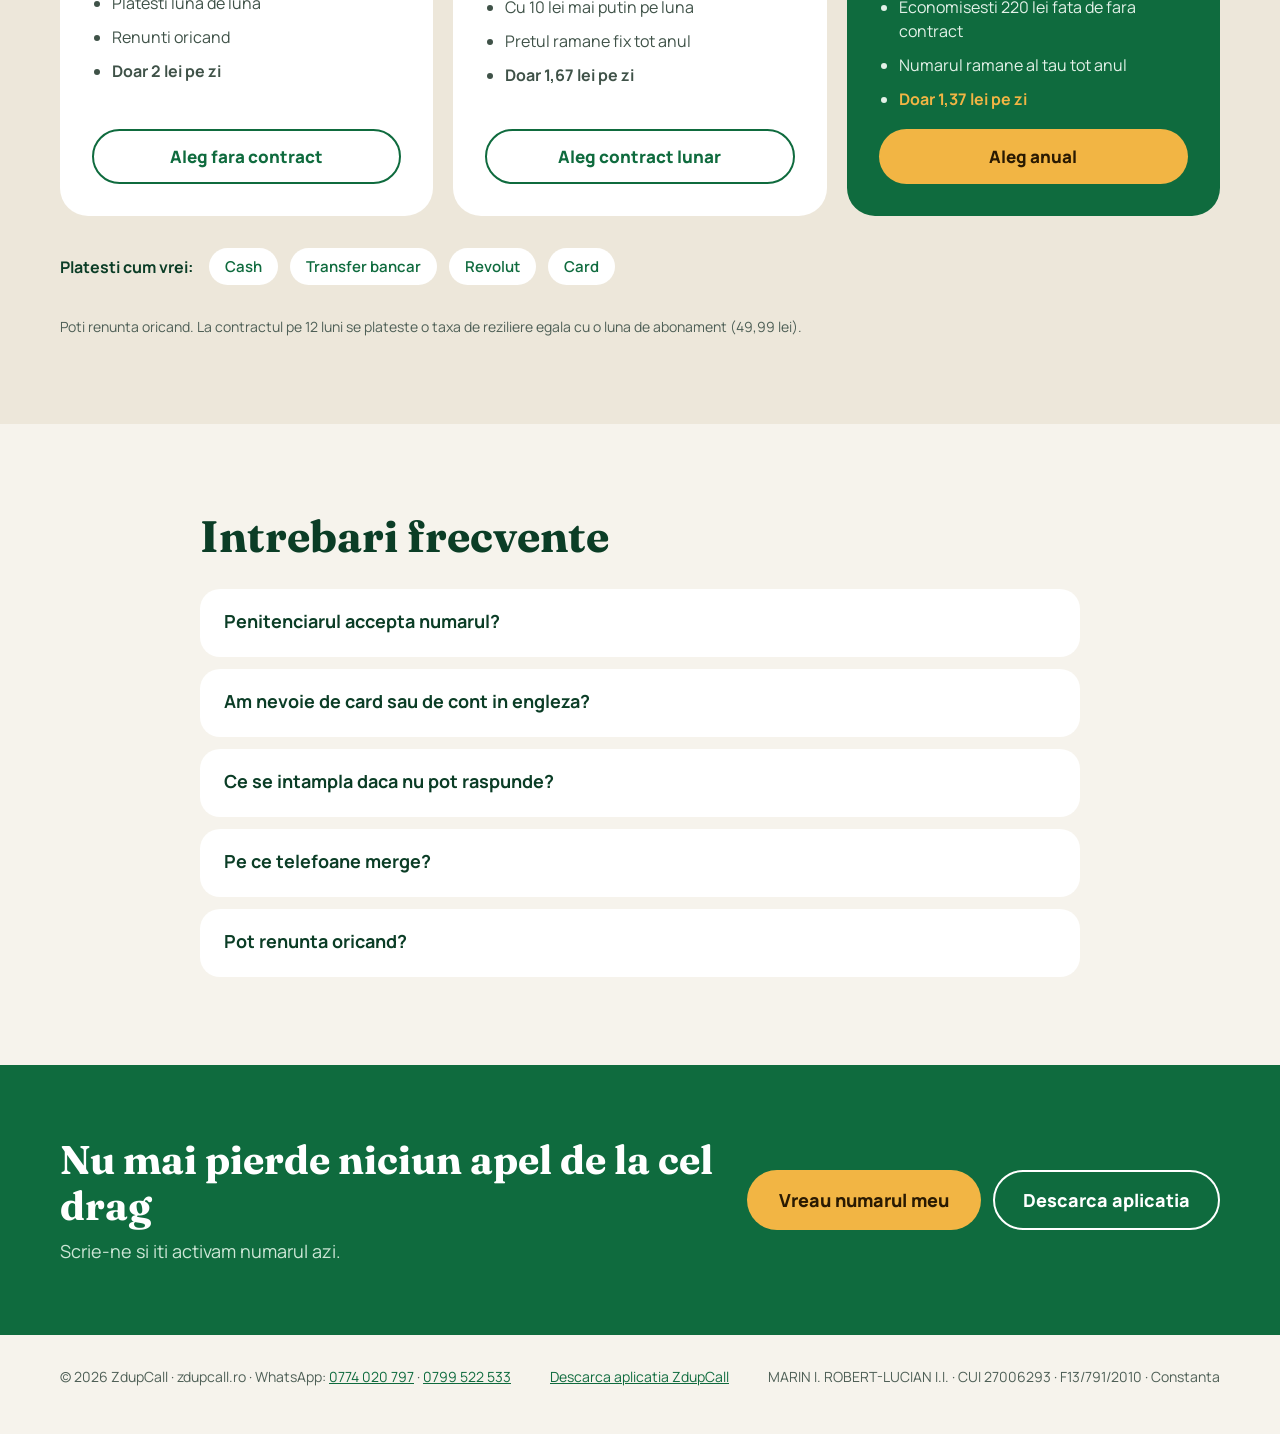
==== commit c78c87f6: "Calculator de economie pe site, scos pachetul de familie, pret pe zi la abonamente Co-Authored-By: C" ====
--- a/index.html
+++ b/index.html
@@ -14,6 +14,7 @@
 details summary{cursor:pointer;list-style:none}
 details summary::-webkit-details-marker{display:none}
 .mobile-bar{display:none}
+#calculator b{white-space:nowrap}
 @media (max-width:640px){
 .nav-link{display:none!important}
 .cta{width:100%!important;justify-content:center!important}
@@ -43,6 +44,7 @@
 </a>
 <nav aria-label="Navigare principala" style="display: flex; flex-wrap: wrap; align-items: center; gap: 8px 24px; font-weight: 600; font-size: 15px">
 <a class="nav-link" href="#cum" style="text-decoration: none">Cum functioneaza</a>
+<a class="nav-link" href="#calculator" style="text-decoration: none">Cat economisesti</a>
 <a class="nav-link" href="#preturi" style="text-decoration: none">Preturi</a>
 <a class="nav-link" href="#intrebari" style="text-decoration: none">Intrebari</a>
 <a class="nav-link" href="/descarca/" style="text-decoration: none">Descarca aplicatia</a>
@@ -108,6 +110,52 @@
 <span style="font-size: 15px; color: #CDE6D6">abonamentul se scoate din doua apeluri</span>
 </div>
 </div>
+</section>
+
+<section id="calculator" style="max-width: 1160px; margin: 0 auto; padding: 88px 24px 24px; display: flex; flex-direction: column; gap: 32px">
+<div style="display: flex; flex-direction: column; gap: 12px; max-width: 680px">
+<span style="align-self: flex-start; background: #FBE7BE; color: #6B4205; font-weight: 700; font-size: 14px; padding: 8px 14px; border-radius: 999px">Calculator de economie</span>
+<h2 style="margin: 0; font-family: 'Fraunces', Georgia, serif; font-size: clamp(32px, 4vw, 44px); line-height: 1.1; color: #0B3D26">Cat economisesti pe luna?</h2>
+<p style="margin: 0; font-size: 18px; line-height: 1.6; color: #3F5248">Muta glisorul si vezi cati bani raman in familie cand cel drag te suna pe fix in loc de mobil.</p>
+</div>
+<div style="display: flex; flex-wrap: wrap; gap: 20px">
+<div style="flex: 1 1 420px; min-width: 0; background: #FFFFFF; border-radius: 28px; padding: 32px; box-sizing: border-box; display: flex; flex-direction: column; gap: 26px">
+<label style="display: flex; flex-direction: column; gap: 12px">
+<span style="display: flex; justify-content: space-between; align-items: baseline; gap: 12px"><span style="font-weight: 700; font-size: 17px; color: #0B3D26">Cat vorbiti pe zi</span><b id="calc-min-out" style="font-family: 'Fraunces', Georgia, serif; font-size: 30px; color: #0F6B3E">30 min</b></span>
+<input id="calc-min" type="range" min="5" max="90" step="5" value="30" style="width: 100%; accent-color: #0F6B3E; height: 32px">
+<span style="display: flex; justify-content: space-between; font-size: 13px; color: #4E5F56"><span>5 min</span><span>90 min (maximul zilnic)</span></span>
+</label>
+<label style="display: flex; flex-direction: column; gap: 12px">
+<span style="display: flex; justify-content: space-between; align-items: baseline; gap: 12px"><span style="font-weight: 700; font-size: 17px; color: #0B3D26">Cate zile pe saptamana suna</span><b id="calc-zile-out" style="font-family: 'Fraunces', Georgia, serif; font-size: 30px; color: #0F6B3E">7 zile</b></span>
+<input id="calc-zile" type="range" min="1" max="7" step="1" value="7" style="width: 100%; accent-color: #0F6B3E; height: 32px">
+</label>
+<div style="display: flex; flex-direction: column; gap: 10px">
+<span style="font-weight: 700; font-size: 17px; color: #0B3D26">Abonamentul ales</span>
+<div id="calc-plan" style="display: flex; flex-wrap: wrap; gap: 8px">
+<button type="button" data-pret="41.67" class="calc-plan-btn" style="font: inherit; font-weight: 700; font-size: 15px; padding: 10px 16px; border-radius: 999px; border: 2px solid #0F6B3E; background: #0F6B3E; color: #FFFFFF; cursor: pointer; min-height: 44px">Anual · 41,67 lei/luna</button>
+<button type="button" data-pret="49.99" class="calc-plan-btn" style="font: inherit; font-weight: 700; font-size: 15px; padding: 10px 16px; border-radius: 999px; border: 2px solid #0F6B3E; background: #FFFFFF; color: #0F6B3E; cursor: pointer; min-height: 44px">Contract · 49,99</button>
+<button type="button" data-pret="59.99" class="calc-plan-btn" style="font: inherit; font-weight: 700; font-size: 15px; padding: 10px 16px; border-radius: 999px; border: 2px solid #0F6B3E; background: #FFFFFF; color: #0F6B3E; cursor: pointer; min-height: 44px">Fara contract · 59,99</button>
+</div>
+</div>
+<details style="background: #F6F3EC; border-radius: 18px; padding: 14px 18px">
+<summary style="font-weight: 700; font-size: 15px; color: #0F6B3E">Stii tarifele exacte de la penitenciarul lui? Modifica-le aici</summary>
+<div style="display: flex; flex-wrap: wrap; gap: 12px; margin-top: 12px">
+<label style="flex: 1 1 140px; display: flex; flex-direction: column; gap: 6px; font-size: 14px; color: #3F5248">Spre mobil (lei/min)<input id="calc-tmob" type="number" min="0" step="0.01" inputmode="decimal" style="font: inherit; font-size: 17px; padding: 10px 12px; border-radius: 12px; border: 1px solid #D9D2C3"></label>
+<label style="flex: 1 1 140px; display: flex; flex-direction: column; gap: 6px; font-size: 14px; color: #3F5248">Spre fix (lei/min)<input id="calc-tfix" type="number" min="0" step="0.01" inputmode="decimal" style="font: inherit; font-size: 17px; padding: 10px 12px; border-radius: 12px; border: 1px solid #D9D2C3"></label>
+</div>
+</details>
+</div>
+<div style="flex: 1 1 340px; min-width: 0; background: #0B3D26; color: #FFFFFF; border-radius: 28px; padding: 32px; box-sizing: border-box; display: flex; flex-direction: column; gap: 18px">
+<div style="display: flex; justify-content: space-between; gap: 12px; padding-bottom: 14px; border-bottom: 1px solid #145C3A"><span style="color: #CDE6D6">Acum, apeluri pe mobil</span><b id="calc-mob" style="font-size: 20px; color: #F4B8A6; text-decoration: line-through">0 lei</b></div>
+<div style="display: flex; justify-content: space-between; gap: 12px"><span style="color: #CDE6D6">Cu ZdupCall, apeluri pe fix</span><b id="calc-fix" style="font-size: 20px">0 lei</b></div>
+<div style="display: flex; justify-content: space-between; gap: 12px; padding-bottom: 14px; border-bottom: 1px solid #145C3A"><span style="color: #CDE6D6">+ abonament ZdupCall</span><b id="calc-abo" style="font-size: 20px">41,67 lei</b></div>
+<span style="font-size: 15px; color: #9FC9AF; text-transform: uppercase; letter-spacing: 0.04em; font-weight: 700">Ramane in familie</span>
+<span style="font-family: 'Fraunces', Georgia, serif; font-size: clamp(48px, 7vw, 64px); font-weight: 700; color: #F2B544; line-height: 1"><span id="calc-eco">0</span><span style="font-family: 'Manrope', sans-serif; font-size: 20px; font-weight: 600; color: #CDE6D6"> lei / luna</span></span>
+<span id="calc-an" style="font-size: 18px; font-weight: 700; color: #FFFFFF">adica 0 lei pe an</span>
+<a href="https://wa.me/40774020797" style="text-decoration: none; background: #F2B544; color: #2A1A02; padding: 16px 24px; font-weight: 800; font-size: 17px; border-radius: 999px; min-height: 52px; box-sizing: border-box; display: flex; align-items: center; justify-content: center; margin-top: auto">Vreau sa economisesc</a>
+</div>
+</div>
+<p style="margin: 0; font-size: 14px; line-height: 1.6; color: #4E5F56">Calcul orientativ, pornind de la 35 lei pentru 90 de minute spre mobil si 8 lei pentru 90 de minute spre fix. Tarifele difera de la un penitenciar la altul; daca le stii pe cele exacte, le poti modifica mai sus.</p>
 </section>
 
 <section id="cum" style="max-width: 1160px; margin: 0 auto; padding: 88px 24px 40px; display: flex; flex-direction: column; gap: 40px">
@@ -174,29 +222,20 @@
 <div style="background: #FFFFFF; color: #0B3D26; border-radius: 28px; padding: 32px; display: flex; flex-direction: column; gap: 18px">
 <div style="display: flex; flex-wrap: wrap; align-items: center; justify-content: space-between; gap: 8px"><h3 style="margin: 0; font-size: 20px; color: #0B3D26">Fara contract</h3></div>
 <span style="font-family: 'Fraunces', Georgia, serif; font-size: 52px; font-weight: 700; color: #0B3D26; line-height: 1">59,99 lei<span style="font-family: 'Manrope', sans-serif; font-size: 18px; font-weight: 600; color: #3F5248"> / luna</span></span>
-<ul style="margin: 0; padding: 0 0 0 20px; display: flex; flex-direction: column; gap: 10px; font-size: 16px; line-height: 1.5; color: #3F5248"><li>Numar fix dedicat 021</li><li>Apeluri nelimitate in aplicatie</li><li>Platesti luna de luna</li><li>Renunti oricand</li></ul>
+<ul style="margin: 0; padding: 0 0 0 20px; display: flex; flex-direction: column; gap: 10px; font-size: 16px; line-height: 1.5; color: #3F5248"><li>Numar fix dedicat 021</li><li>Apeluri nelimitate in aplicatie</li><li>Platesti luna de luna</li><li>Renunti oricand</li><li><b>Doar 2 lei pe zi</b></li></ul>
 <a href="https://wa.me/40774020797" style="text-decoration: none; border: 2px solid #0F6B3E; color: #0F6B3E; padding: 14px 24px; font-weight: 800; font-size: 17px; border-radius: 999px; min-height: 52px; box-sizing: border-box; display: flex; align-items: center; justify-content: center; margin-top: auto">Aleg fara contract</a>
 </div><div style="background: #FFFFFF; color: #0B3D26; border-radius: 28px; padding: 32px; display: flex; flex-direction: column; gap: 18px">
 <div style="display: flex; flex-wrap: wrap; align-items: center; justify-content: space-between; gap: 8px"><h3 style="margin: 0; font-size: 20px; color: #0B3D26">Contract 12 luni</h3><span style="background: #F2B544; color: #2A1A02; font-weight: 800; font-size: 14px; padding: 6px 12px; border-radius: 999px">Cel mai ales</span></div>
 <span style="font-family: 'Fraunces', Georgia, serif; font-size: 52px; font-weight: 700; color: #0B3D26; line-height: 1">49,99 lei<span style="font-family: 'Manrope', sans-serif; font-size: 18px; font-weight: 600; color: #3F5248"> / luna</span></span>
-<ul style="margin: 0; padding: 0 0 0 20px; display: flex; flex-direction: column; gap: 10px; font-size: 16px; line-height: 1.5; color: #3F5248"><li>Tot ce include varianta fara contract</li><li>Platesti lunar, 12 luni</li><li>Cu 10 lei mai putin pe luna</li><li>Pretul ramane fix tot anul</li></ul>
+<ul style="margin: 0; padding: 0 0 0 20px; display: flex; flex-direction: column; gap: 10px; font-size: 16px; line-height: 1.5; color: #3F5248"><li>Tot ce include varianta fara contract</li><li>Platesti lunar, 12 luni</li><li>Cu 10 lei mai putin pe luna</li><li>Pretul ramane fix tot anul</li><li><b>Doar 1,67 lei pe zi</b></li></ul>
 <a href="https://wa.me/40774020797" style="text-decoration: none; border: 2px solid #0F6B3E; color: #0F6B3E; padding: 14px 24px; font-weight: 800; font-size: 17px; border-radius: 999px; min-height: 52px; box-sizing: border-box; display: flex; align-items: center; justify-content: center; margin-top: auto">Aleg contract lunar</a>
 </div><div style="background: #0F6B3E; color: #FFFFFF; border-radius: 28px; padding: 32px; display: flex; flex-direction: column; gap: 18px">
 <div style="display: flex; flex-wrap: wrap; align-items: center; justify-content: space-between; gap: 8px"><h3 style="margin: 0; font-size: 20px; color: #FFFFFF">Plata anuala</h3><span style="background: #F2B544; color: #2A1A02; font-weight: 800; font-size: 14px; padding: 6px 12px; border-radius: 999px">Cel mai avantajos</span></div>
 <span style="font-family: 'Fraunces', Georgia, serif; font-size: 52px; font-weight: 700; color: #FFFFFF; line-height: 1">499,99 lei<span style="font-family: 'Manrope', sans-serif; font-size: 18px; font-weight: 600; color: #CDE6D6"> / an</span></span>
-<ul style="margin: 0; padding: 0 0 0 20px; display: flex; flex-direction: column; gap: 10px; font-size: 16px; line-height: 1.5; color: #E3F1E8"><li>Contract 12 luni, platit o data</li><li>Iese 41,67 lei pe luna</li><li>Economisesti 220 lei fata de fara contract</li><li>Numarul ramane al tau tot anul</li></ul>
+<ul style="margin: 0; padding: 0 0 0 20px; display: flex; flex-direction: column; gap: 10px; font-size: 16px; line-height: 1.5; color: #E3F1E8"><li>Contract 12 luni, platit o data</li><li>Iese 41,67 lei pe luna</li><li>Economisesti 220 lei fata de fara contract</li><li>Numarul ramane al tau tot anul</li><li><b style="color: #F2B544">Doar 1,37 lei pe zi</b></li></ul>
 <a href="https://wa.me/40774020797" style="text-decoration: none; background: #F2B544; color: #2A1A02; padding: 16px 24px; font-weight: 800; font-size: 17px; border-radius: 999px; min-height: 52px; box-sizing: border-box; display: flex; align-items: center; justify-content: center; margin-top: auto">Aleg anual</a>
 </div>
 </div>
-<div style="background: #FFFFFF; border-radius: 28px; padding: 32px; display: flex; flex-direction: column; gap: 14px">
-<h3 style="margin: 0; font-family: 'Fraunces', Georgia, serif; font-size: 28px; color: #0B3D26">Mai multe numere in familie</h3>
-<p style="margin: 0; font-size: 16px; line-height: 1.6; color: #3F5248">Pentru sotie si mama, pentru doi frati sau pentru doi detinuti in familie. Fiecare numar suna pe telefonul cui vrei, sau toate pe acelasi telefon.</p>
-<div style="background: #F6F3EC; border-radius: 20px; padding: 18px 20px; max-width: 520px; font-size: 16px">
-<div style="font-weight: 800; color: #0B3D26; margin-bottom: 6px">Cu plata anuala</div>
-<div style="display: flex; justify-content: space-between; gap: 12px; padding: 10px 0; border-top: 1px solid #E6E1D6"><span style="color: #4E5F56">Primul numar</span><b style="color: #3F5248">499,99 lei / an</b></div><div style="display: flex; justify-content: space-between; gap: 12px; padding: 10px 0; border-top: 1px solid #E6E1D6"><span style="color: #4E5F56">Al doilea numar</span><b style="color: #0F6B3E">399,99 lei / an</b></div><div style="display: flex; justify-content: space-between; gap: 12px; padding: 10px 0; border-top: 1px solid #E6E1D6"><span style="color: #4E5F56">Al treilea si urmatoarele</span><b style="color: #0F6B3E">299,99 lei / an</b></div></div>
-<p style="margin: 0; font-size: 14px; color: #4E5F56">Reducerea se aplica doar la plata anuala, cat timp primul numar este activ.</p>
-</div>
-
 <div style="display: flex; flex-wrap: wrap; align-items: center; gap: 10px 12px">
 <span style="font-weight: 700; font-size: 16px; color: #0B3D26; margin-right: 4px">Platesti cum vrei:</span>
 <span style="background: #FFFFFF; border-radius: 999px; padding: 8px 16px; font-size: 15px; font-weight: 600; color: #0F6B3E">Cash</span>
@@ -257,6 +296,25 @@
 </div>
 
 <script>
+(function(){
+var TMOB=35/90, TFIX=8/90, ZILE_LUNA=365/12/7;
+var $=function(id){return document.getElementById(id)};
+var min=$('calc-min'),zile=$('calc-zile'),tmob=$('calc-tmob'),tfix=$('calc-tfix');if(!min)return;
+tmob.value=TMOB.toFixed(2);tfix.value=TFIX.toFixed(2);
+var pret=41.67,btns=document.querySelectorAll('.calc-plan-btn');
+function lei(x){return Math.round(x).toLocaleString('ro-RO')+' lei'}
+function calc(){
+var m=+min.value,z=+zile.value,zileLuna=z*ZILE_LUNA;
+var a=parseFloat(String(tmob.value).replace(',','.'))||0,b=parseFloat(String(tfix.value).replace(',','.'))||0;
+var cm=a*m*zileLuna,cf=b*m*zileLuna,eco=cm-cf-pret;
+$('calc-min-out').textContent=m+' min';$('calc-zile-out').textContent=z+(z==1?' zi':' zile');
+$('calc-mob').textContent=lei(cm);$('calc-fix').textContent=lei(cf);$('calc-abo').textContent=pret.toFixed(2).replace('.',',')+' lei';
+$('calc-eco').textContent=Math.max(0,Math.round(eco)).toLocaleString('ro-RO');
+$('calc-an').textContent=eco>0?'adica '+lei(eco*12)+' pe an':'la atat de putine minute abonamentul nu se scoate inca';
+}
+btns.forEach(function(btn){btn.addEventListener('click',function(){pret=+btn.dataset.pret;btns.forEach(function(x){var on=x===btn;x.style.background=on?'#0F6B3E':'#FFFFFF';x.style.color=on?'#FFFFFF':'#0F6B3E';});calc();});});
+[min,zile,tmob,tfix].forEach(function(el){el.addEventListener('input',calc)});calc();
+})();
 (function(){var b=document.querySelector('.mobile-bar');if(!b)return;function u(){if(window.scrollY>650)b.classList.add('show');else b.classList.remove('show');}window.addEventListener('scroll',u,{passive:true});u();})();
 </script>
 </body>
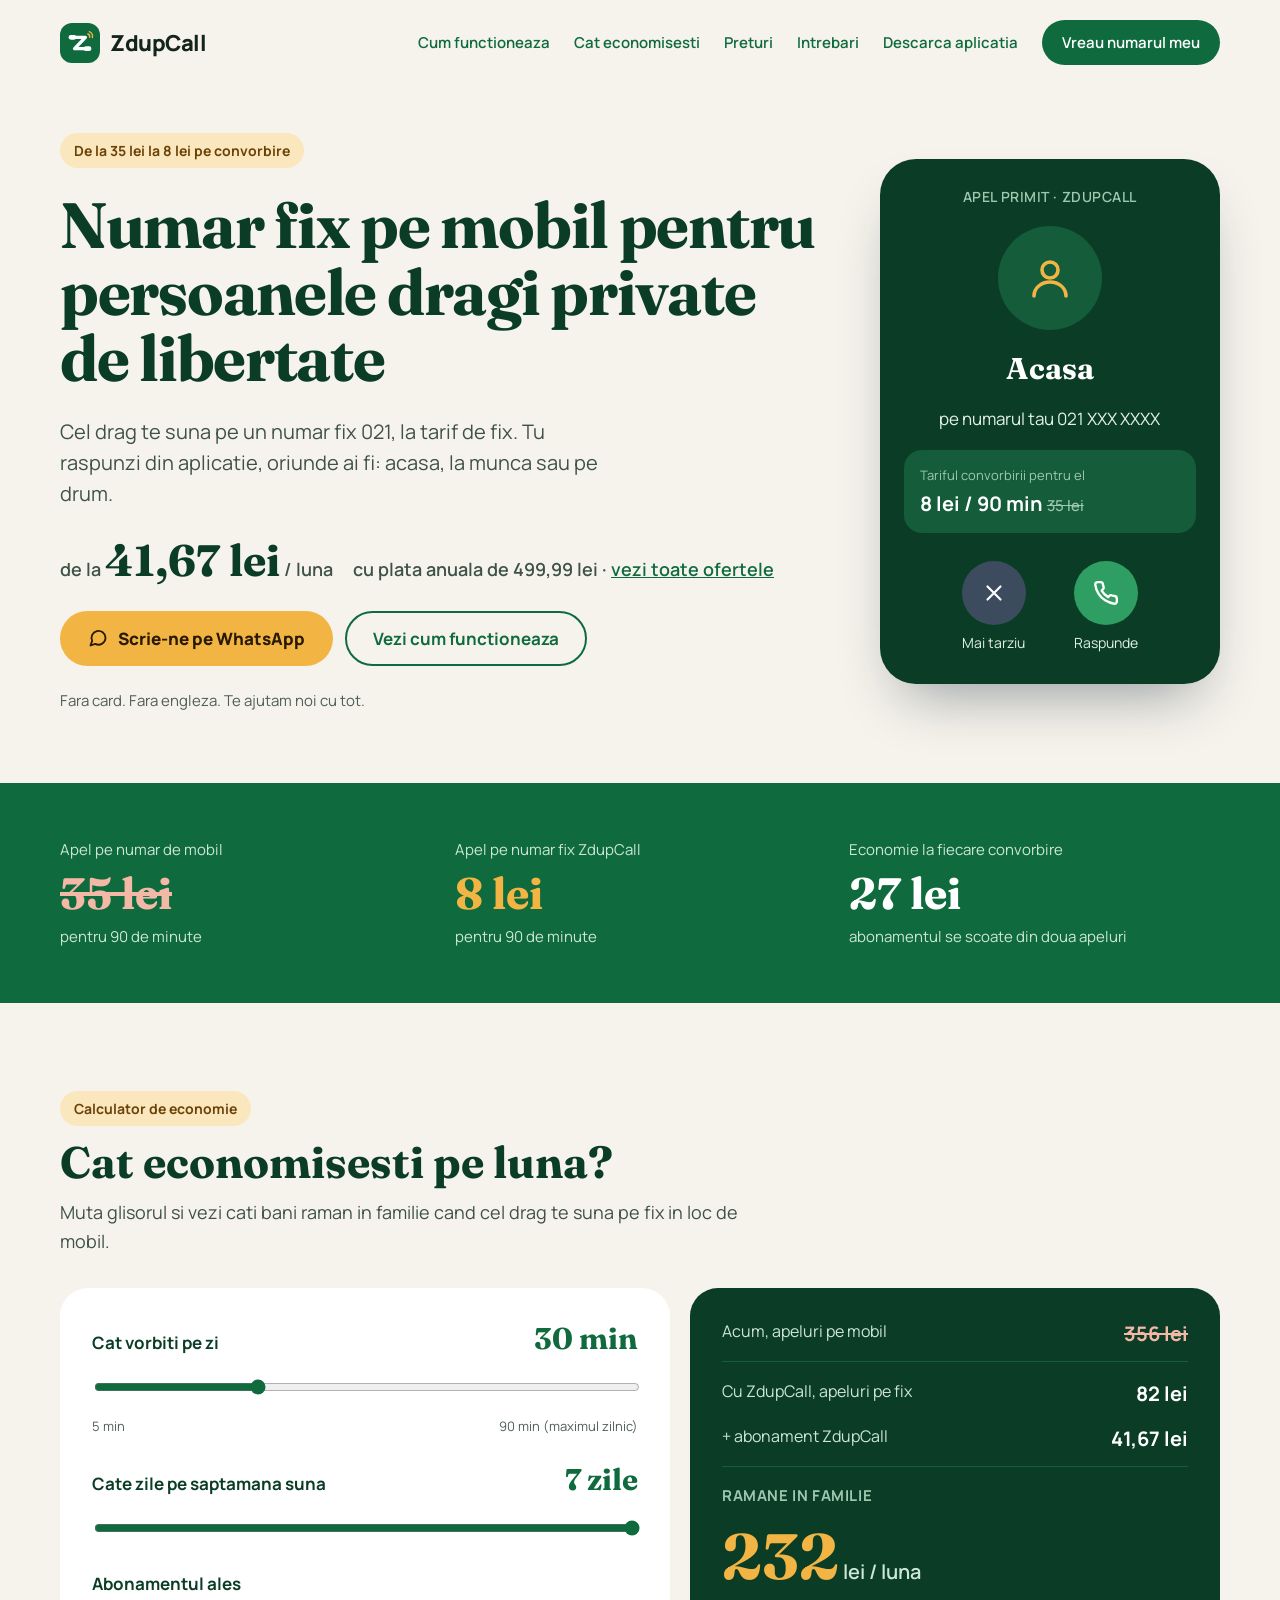
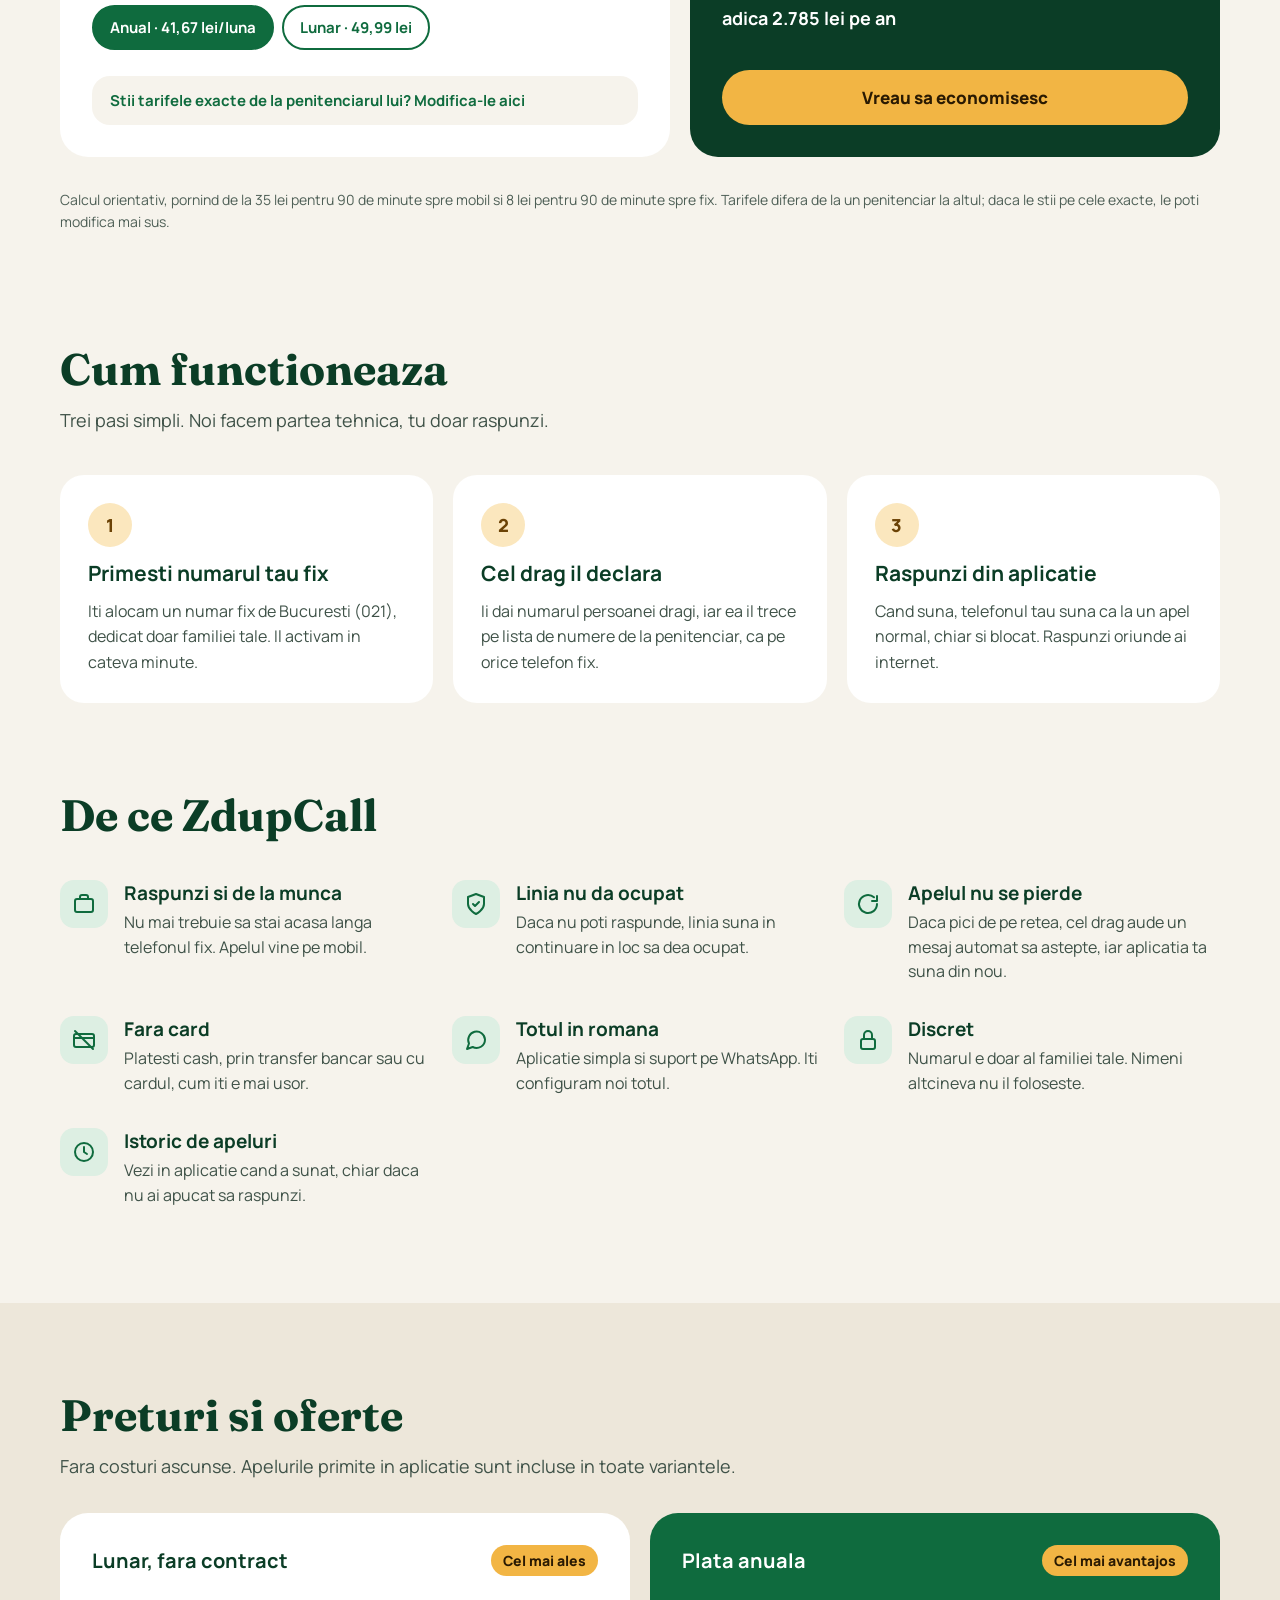
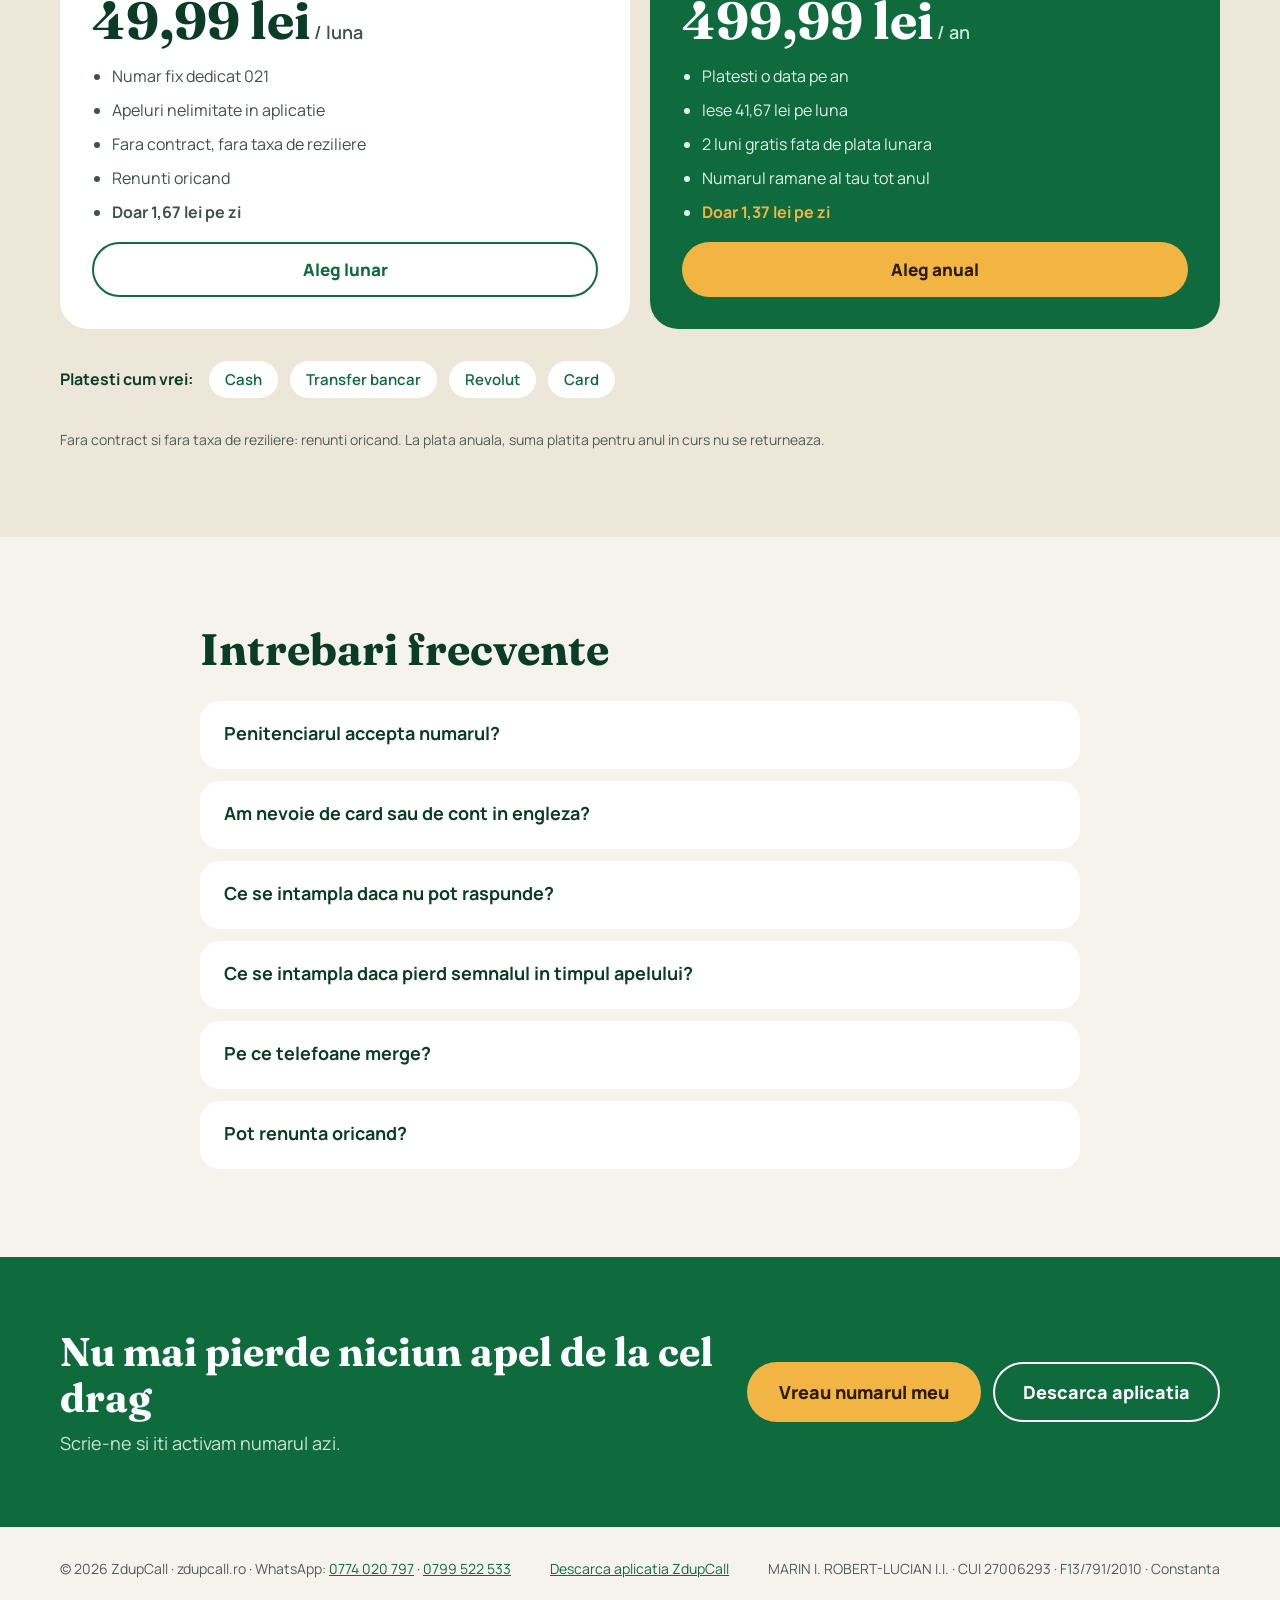
==== commit 467fdf9a: "Preturi noi: lunar 49,99 fara contract si anual 499,99; apelul se reconecteaza - scos prepay 59,99 s" ====
--- a/index.html
+++ b/index.html
@@ -4,7 +4,166 @@
 <meta charset="utf-8">
 <meta name="viewport" content="width=device-width, initial-scale=1">
 <title>ZdupCall - numar fix pe mobil pentru persoanele dragi</title>
-<meta name="description" content="Numar fix pe mobil pentru persoanele dragi private de libertate. De la 41,67 lei pe luna cu plata anuala. Fara contract 59,99 lei pe luna. Raspunzi din aplicatie, oriunde ai fi.">
+<meta name="description" content="Numar fix pe mobil pentru persoanele dragi private de libertate. De la 41,67 lei pe luna cu plata anuala. Lunar 49,99 lei, fara contract. Raspunzi din aplicatie, oriunde ai fi.">
+
+<link rel="canonical" href="https://zdupcall.ro/">
+<meta name="robots" content="index, follow">
+<link rel="icon" href="/favicon.ico" sizes="32x32">
+<link rel="icon" href="/favicon.svg" type="image/svg+xml">
+<link rel="apple-touch-icon" href="/apple-touch-icon.png">
+<link rel="manifest" href="/site.webmanifest">
+<meta name="theme-color" content="#0F6B3E">
+<meta property="og:type" content="website">
+<meta property="og:site_name" content="ZdupCall">
+<meta property="og:locale" content="ro_RO">
+<meta property="og:url" content="https://zdupcall.ro/">
+<meta property="og:title" content="ZdupCall - numar fix pe mobil pentru persoanele dragi">
+<meta property="og:description" content="Numar fix pe mobil pentru persoanele dragi private de libertate. De la 41,67 lei pe luna cu plata anuala. Raspunzi din aplicatie, oriunde ai fi.">
+<meta property="og:image" content="https://zdupcall.ro/og-image.jpg">
+<meta property="og:image:width" content="1200">
+<meta property="og:image:height" content="630">
+<meta property="og:image:alt" content="ZdupCall - numar fix pe mobil pentru persoanele dragi">
+<meta name="twitter:card" content="summary_large_image">
+<meta name="twitter:title" content="ZdupCall - numar fix pe mobil pentru persoanele dragi">
+<meta name="twitter:description" content="Numar fix pe mobil pentru persoanele dragi private de libertate. De la 41,67 lei pe luna cu plata anuala. Raspunzi din aplicatie, oriunde ai fi.">
+<meta name="twitter:image" content="https://zdupcall.ro/og-image.jpg">
+<script type="application/ld+json">
+{
+ "@context": "https://schema.org",
+ "@graph": [
+  {
+   "@type": "Organization",
+   "@id": "https://zdupcall.ro/#org",
+   "name": "ZdupCall",
+   "url": "https://zdupcall.ro/",
+   "logo": "https://zdupcall.ro/icon-512.png",
+   "legalName": "MARIN I. ROBERT-LUCIAN I.I.",
+   "taxID": "27006293",
+   "address": {
+    "@type": "PostalAddress",
+    "addressLocality": "Constanta",
+    "addressCountry": "RO"
+   },
+   "contactPoint": [
+    {
+     "@type": "ContactPoint",
+     "telephone": "+40774020797",
+     "contactType": "customer service",
+     "availableLanguage": "ro"
+    },
+    {
+     "@type": "ContactPoint",
+     "telephone": "+40799522533",
+     "contactType": "customer service",
+     "availableLanguage": "ro"
+    }
+   ]
+  },
+  {
+   "@type": "WebSite",
+   "@id": "https://zdupcall.ro/#site",
+   "url": "https://zdupcall.ro/",
+   "name": "ZdupCall",
+   "inLanguage": "ro",
+   "publisher": {
+    "@id": "https://zdupcall.ro/#org"
+   }
+  },
+  {
+   "@type": "Service",
+   "name": "Numar fix pe mobil pentru persoanele dragi private de libertate",
+   "serviceType": "Numar fix 021 cu apeluri primite in aplicatie",
+   "provider": {
+    "@id": "https://zdupcall.ro/#org"
+   },
+   "areaServed": {
+    "@type": "Country",
+    "name": "Romania"
+   },
+   "description": "Cel drag te suna pe un numar fix 021, la tarif de fix. Tu raspunzi din aplicatia ZdupCall, oriunde ai fi.",
+   "offers": [
+    {
+     "@type": "Offer",
+     "name": "Lunar, fara contract",
+     "price": "49.99",
+     "priceCurrency": "RON",
+     "priceSpecification": {
+      "@type": "UnitPriceSpecification",
+      "price": "49.99",
+      "priceCurrency": "RON",
+      "unitCode": "MON"
+     }
+    },
+    {
+     "@type": "Offer",
+     "name": "Plata anuala",
+     "price": "499.99",
+     "priceCurrency": "RON",
+     "priceSpecification": {
+      "@type": "UnitPriceSpecification",
+      "price": "499.99",
+      "priceCurrency": "RON",
+      "unitCode": "ANN"
+     }
+    }
+   ]
+  },
+  {
+   "@type": "FAQPage",
+   "mainEntity": [
+    {
+     "@type": "Question",
+     "name": "Penitenciarul accepta numarul?",
+     "acceptedAnswer": {
+      "@type": "Answer",
+      "text": "Da. Este un numar fix de Bucuresti (021), obisnuit, care se declara la fel ca orice telefon fix de acasa."
+     }
+    },
+    {
+     "@type": "Question",
+     "name": "Am nevoie de card sau de cont in engleza?",
+     "acceptedAnswer": {
+      "@type": "Answer",
+      "text": "Nu. Platesti cash, prin transfer sau cu cardul, iar noi ne ocupam de configurare. Totul este in romana."
+     }
+    },
+    {
+     "@type": "Question",
+     "name": "Ce se intampla daca nu pot raspunde?",
+     "acceptedAnswer": {
+      "@type": "Answer",
+      "text": "Linia nu da ocupat: suna in continuare pana inchide cel care suna. In aplicatie vezi ora la care a sunat."
+     }
+    },
+    {
+     "@type": "Question",
+     "name": "Ce se intampla daca pierd semnalul in timpul apelului?",
+     "acceptedAnswer": {
+      "@type": "Answer",
+      "text": "Apelul nu se pierde. Cel drag ramane pe linie si aude un mesaj automat care il roaga sa astepte, iar aplicatia ta suna din nou cand telefonul prinde iar internet (Wi-Fi sau date mobile). Raspunzi si continuati convorbirea."
+     }
+    },
+    {
+     "@type": "Question",
+     "name": "Pe ce telefoane merge?",
+     "acceptedAnswer": {
+      "@type": "Answer",
+      "text": "Pe Android acum, oriunde ai internet mobil sau Wi-Fi. Aplicatia vine in curand si pe iPhone; pana atunci scrie-ne pe WhatsApp si te ajutam."
+     }
+    },
+    {
+     "@type": "Question",
+     "name": "Pot renunta oricand?",
+     "acceptedAnswer": {
+      "@type": "Answer",
+      "text": "Da. Nu exista contract si nici taxa de reziliere: renunti oricand, fara costuri. La plata anuala, suma platita pentru anul in curs nu se returneaza. Te anuntam din timp inainte de fiecare plata."
+     }
+    }
+   ]
+  }
+ ]
+}
+</script>
 
 <link rel="preconnect" href="https://fonts.googleapis.com">
 <link rel="stylesheet" href="https://fonts.googleapis.com/css2?family=Fraunces:opsz,wght@9..144,600;9..144,700&amp;family=Manrope:wght@400;500;600;700;800&amp;display=swap">
@@ -133,8 +292,7 @@
 <span style="font-weight: 700; font-size: 17px; color: #0B3D26">Abonamentul ales</span>
 <div id="calc-plan" style="display: flex; flex-wrap: wrap; gap: 8px">
 <button type="button" data-pret="41.67" class="calc-plan-btn" style="font: inherit; font-weight: 700; font-size: 15px; padding: 10px 16px; border-radius: 999px; border: 2px solid #0F6B3E; background: #0F6B3E; color: #FFFFFF; cursor: pointer; min-height: 44px">Anual · 41,67 lei/luna</button>
-<button type="button" data-pret="49.99" class="calc-plan-btn" style="font: inherit; font-weight: 700; font-size: 15px; padding: 10px 16px; border-radius: 999px; border: 2px solid #0F6B3E; background: #FFFFFF; color: #0F6B3E; cursor: pointer; min-height: 44px">Contract · 49,99</button>
-<button type="button" data-pret="59.99" class="calc-plan-btn" style="font: inherit; font-weight: 700; font-size: 15px; padding: 10px 16px; border-radius: 999px; border: 2px solid #0F6B3E; background: #FFFFFF; color: #0F6B3E; cursor: pointer; min-height: 44px">Fara contract · 59,99</button>
+<button type="button" data-pret="49.99" class="calc-plan-btn" style="font: inherit; font-weight: 700; font-size: 15px; padding: 10px 16px; border-radius: 999px; border: 2px solid #0F6B3E; background: #FFFFFF; color: #0F6B3E; cursor: pointer; min-height: 44px">Lunar · 49,99 lei</button>
 </div>
 </div>
 <details style="background: #F6F3EC; border-radius: 18px; padding: 14px 18px">
@@ -194,6 +352,10 @@
 <div style="display: flex; flex-direction: column; gap: 4px"><h3 style="margin: 0; font-size: 19px; color: #0B3D26">Linia nu da ocupat</h3><p style="margin: 0; font-size: 16px; line-height: 1.55; color: #3F5248">Daca nu poti raspunde, linia suna in continuare in loc sa dea ocupat.</p></div>
 </div>
 <div style="display: flex; gap: 16px; align-items: flex-start; padding: 8px 0">
+<span style="flex: 0 0 48px; height: 48px; border-radius: 14px; background: #DDEFE3; display: flex; align-items: center; justify-content: center"><svg width="24" height="24" viewBox="0 0 24 24" fill="none" stroke="#0F6B3E" stroke-width="2" stroke-linecap="round" stroke-linejoin="round" aria-hidden="true"><path d="M21 12a9 9 0 1 1-3-6.7"></path><path d="M21 4v5h-5"></path></svg></span>
+<div style="display: flex; flex-direction: column; gap: 4px"><h3 style="margin: 0; font-size: 19px; color: #0B3D26">Apelul nu se pierde</h3><p style="margin: 0; font-size: 16px; line-height: 1.55; color: #3F5248">Daca pici de pe retea, cel drag aude un mesaj automat sa astepte, iar aplicatia ta suna din nou.</p></div>
+</div>
+<div style="display: flex; gap: 16px; align-items: flex-start; padding: 8px 0">
 <span style="flex: 0 0 48px; height: 48px; border-radius: 14px; background: #DDEFE3; display: flex; align-items: center; justify-content: center"><svg width="24" height="24" viewBox="0 0 24 24" fill="none" stroke="#0F6B3E" stroke-width="2" stroke-linecap="round" stroke-linejoin="round" aria-hidden="true"><rect x="2" y="6" width="20" height="13" rx="2"></rect><path d="M2 10h20"></path><path d="M3 3l18 18"></path></svg></span>
 <div style="display: flex; flex-direction: column; gap: 4px"><h3 style="margin: 0; font-size: 19px; color: #0B3D26">Fara card</h3><p style="margin: 0; font-size: 16px; line-height: 1.55; color: #3F5248">Platesti cash, prin transfer bancar sau cu cardul, cum iti e mai usor.</p></div>
 </div>
@@ -220,19 +382,14 @@
 </div>
 <div style="display: grid; grid-template-columns: repeat(auto-fit, minmax(260px, 1fr)); gap: 20px">
 <div style="background: #FFFFFF; color: #0B3D26; border-radius: 28px; padding: 32px; display: flex; flex-direction: column; gap: 18px">
-<div style="display: flex; flex-wrap: wrap; align-items: center; justify-content: space-between; gap: 8px"><h3 style="margin: 0; font-size: 20px; color: #0B3D26">Fara contract</h3></div>
-<span style="font-family: 'Fraunces', Georgia, serif; font-size: 52px; font-weight: 700; color: #0B3D26; line-height: 1">59,99 lei<span style="font-family: 'Manrope', sans-serif; font-size: 18px; font-weight: 600; color: #3F5248"> / luna</span></span>
-<ul style="margin: 0; padding: 0 0 0 20px; display: flex; flex-direction: column; gap: 10px; font-size: 16px; line-height: 1.5; color: #3F5248"><li>Numar fix dedicat 021</li><li>Apeluri nelimitate in aplicatie</li><li>Platesti luna de luna</li><li>Renunti oricand</li><li><b>Doar 2 lei pe zi</b></li></ul>
-<a href="https://wa.me/40774020797" style="text-decoration: none; border: 2px solid #0F6B3E; color: #0F6B3E; padding: 14px 24px; font-weight: 800; font-size: 17px; border-radius: 999px; min-height: 52px; box-sizing: border-box; display: flex; align-items: center; justify-content: center; margin-top: auto">Aleg fara contract</a>
-</div><div style="background: #FFFFFF; color: #0B3D26; border-radius: 28px; padding: 32px; display: flex; flex-direction: column; gap: 18px">
-<div style="display: flex; flex-wrap: wrap; align-items: center; justify-content: space-between; gap: 8px"><h3 style="margin: 0; font-size: 20px; color: #0B3D26">Contract 12 luni</h3><span style="background: #F2B544; color: #2A1A02; font-weight: 800; font-size: 14px; padding: 6px 12px; border-radius: 999px">Cel mai ales</span></div>
+<div style="display: flex; flex-wrap: wrap; align-items: center; justify-content: space-between; gap: 8px"><h3 style="margin: 0; font-size: 20px; color: #0B3D26">Lunar, fara contract</h3><span style="background: #F2B544; color: #2A1A02; font-weight: 800; font-size: 14px; padding: 6px 12px; border-radius: 999px">Cel mai ales</span></div>
 <span style="font-family: 'Fraunces', Georgia, serif; font-size: 52px; font-weight: 700; color: #0B3D26; line-height: 1">49,99 lei<span style="font-family: 'Manrope', sans-serif; font-size: 18px; font-weight: 600; color: #3F5248"> / luna</span></span>
-<ul style="margin: 0; padding: 0 0 0 20px; display: flex; flex-direction: column; gap: 10px; font-size: 16px; line-height: 1.5; color: #3F5248"><li>Tot ce include varianta fara contract</li><li>Platesti lunar, 12 luni</li><li>Cu 10 lei mai putin pe luna</li><li>Pretul ramane fix tot anul</li><li><b>Doar 1,67 lei pe zi</b></li></ul>
-<a href="https://wa.me/40774020797" style="text-decoration: none; border: 2px solid #0F6B3E; color: #0F6B3E; padding: 14px 24px; font-weight: 800; font-size: 17px; border-radius: 999px; min-height: 52px; box-sizing: border-box; display: flex; align-items: center; justify-content: center; margin-top: auto">Aleg contract lunar</a>
+<ul style="margin: 0; padding: 0 0 0 20px; display: flex; flex-direction: column; gap: 10px; font-size: 16px; line-height: 1.5; color: #3F5248"><li>Numar fix dedicat 021</li><li>Apeluri nelimitate in aplicatie</li><li>Fara contract, fara taxa de reziliere</li><li>Renunti oricand</li><li><b>Doar 1,67 lei pe zi</b></li></ul>
+<a href="https://wa.me/40774020797" style="text-decoration: none; border: 2px solid #0F6B3E; color: #0F6B3E; padding: 14px 24px; font-weight: 800; font-size: 17px; border-radius: 999px; min-height: 52px; box-sizing: border-box; display: flex; align-items: center; justify-content: center; margin-top: auto">Aleg lunar</a>
 </div><div style="background: #0F6B3E; color: #FFFFFF; border-radius: 28px; padding: 32px; display: flex; flex-direction: column; gap: 18px">
 <div style="display: flex; flex-wrap: wrap; align-items: center; justify-content: space-between; gap: 8px"><h3 style="margin: 0; font-size: 20px; color: #FFFFFF">Plata anuala</h3><span style="background: #F2B544; color: #2A1A02; font-weight: 800; font-size: 14px; padding: 6px 12px; border-radius: 999px">Cel mai avantajos</span></div>
 <span style="font-family: 'Fraunces', Georgia, serif; font-size: 52px; font-weight: 700; color: #FFFFFF; line-height: 1">499,99 lei<span style="font-family: 'Manrope', sans-serif; font-size: 18px; font-weight: 600; color: #CDE6D6"> / an</span></span>
-<ul style="margin: 0; padding: 0 0 0 20px; display: flex; flex-direction: column; gap: 10px; font-size: 16px; line-height: 1.5; color: #E3F1E8"><li>Contract 12 luni, platit o data</li><li>Iese 41,67 lei pe luna</li><li>Economisesti 220 lei fata de fara contract</li><li>Numarul ramane al tau tot anul</li><li><b style="color: #F2B544">Doar 1,37 lei pe zi</b></li></ul>
+<ul style="margin: 0; padding: 0 0 0 20px; display: flex; flex-direction: column; gap: 10px; font-size: 16px; line-height: 1.5; color: #E3F1E8"><li>Platesti o data pe an</li><li>Iese 41,67 lei pe luna</li><li>2 luni gratis fata de plata lunara</li><li>Numarul ramane al tau tot anul</li><li><b style="color: #F2B544">Doar 1,37 lei pe zi</b></li></ul>
 <a href="https://wa.me/40774020797" style="text-decoration: none; background: #F2B544; color: #2A1A02; padding: 16px 24px; font-weight: 800; font-size: 17px; border-radius: 999px; min-height: 52px; box-sizing: border-box; display: flex; align-items: center; justify-content: center; margin-top: auto">Aleg anual</a>
 </div>
 </div>
@@ -243,7 +400,7 @@
 <span style="background: #FFFFFF; border-radius: 999px; padding: 8px 16px; font-size: 15px; font-weight: 600; color: #0F6B3E">Revolut</span>
 <span style="background: #FFFFFF; border-radius: 999px; padding: 8px 16px; font-size: 15px; font-weight: 600; color: #0F6B3E">Card</span>
 </div>
-<p style="margin: 0; font-size: 14px; color: #4E5F56">Poti renunta oricand. La contractul pe 12 luni se plateste o taxa de reziliere egala cu o luna de abonament (49,99 lei).</p>
+<p style="margin: 0; font-size: 14px; color: #4E5F56">Fara contract si fara taxa de reziliere: renunti oricand. La plata anuala, suma platita pentru anul in curs nu se returneaza.</p>
 </div>
 </section>
 
@@ -263,12 +420,16 @@
 <p style="margin: 12px 0 0; font-size: 16px; line-height: 1.6; color: #3F5248">Linia nu da ocupat: suna in continuare pana inchide cel care suna. In aplicatie vezi ora la care a sunat.</p>
 </details>
 <details style="background: #FFFFFF; border-radius: 20px; padding: 20px 24px">
+<summary style="font-size: 18px; font-weight: 700; color: #0B3D26; min-height: 28px">Ce se intampla daca pierd semnalul in timpul apelului?</summary>
+<p style="margin: 12px 0 0; font-size: 16px; line-height: 1.6; color: #3F5248">Apelul nu se pierde. Cel drag ramane pe linie si aude un mesaj automat care il roaga sa astepte, iar aplicatia ta suna din nou cand telefonul prinde iar internet (Wi-Fi sau date mobile). Raspunzi si continuati convorbirea.</p>
+</details>
+<details style="background: #FFFFFF; border-radius: 20px; padding: 20px 24px">
 <summary style="font-size: 18px; font-weight: 700; color: #0B3D26; min-height: 28px">Pe ce telefoane merge?</summary>
-<p style="margin: 12px 0 0; font-size: 16px; line-height: 1.6; color: #3F5248">Pe iPhone si pe Android, oriunde ai internet mobil sau Wi-Fi.</p>
+<p style="margin: 12px 0 0; font-size: 16px; line-height: 1.6; color: #3F5248">Pe Android acum, oriunde ai internet mobil sau Wi-Fi. Aplicatia vine in curand si pe iPhone; pana atunci scrie-ne pe WhatsApp si te ajutam.</p>
 </details>
 <details style="background: #FFFFFF; border-radius: 20px; padding: 20px 24px">
 <summary style="font-size: 18px; font-weight: 700; color: #0B3D26; min-height: 28px">Pot renunta oricand?</summary>
-<p style="margin: 12px 0 0; font-size: 16px; line-height: 1.6; color: #3F5248">Da. Fara contract renunti oricand, fara costuri. La contractul pe 12 luni poti renunta oricand, cu o taxa de reziliere egala cu o luna de abonament (49,99 lei). Te anuntam din timp inainte de fiecare plata.</p>
+<p style="margin: 12px 0 0; font-size: 16px; line-height: 1.6; color: #3F5248">Da. Nu exista contract si nici taxa de reziliere: renunti oricand, fara costuri. La plata anuala, suma platita pentru anul in curs nu se returneaza. Te anuntam din timp inainte de fiecare plata.</p>
 </details>
 </div>
 </section>
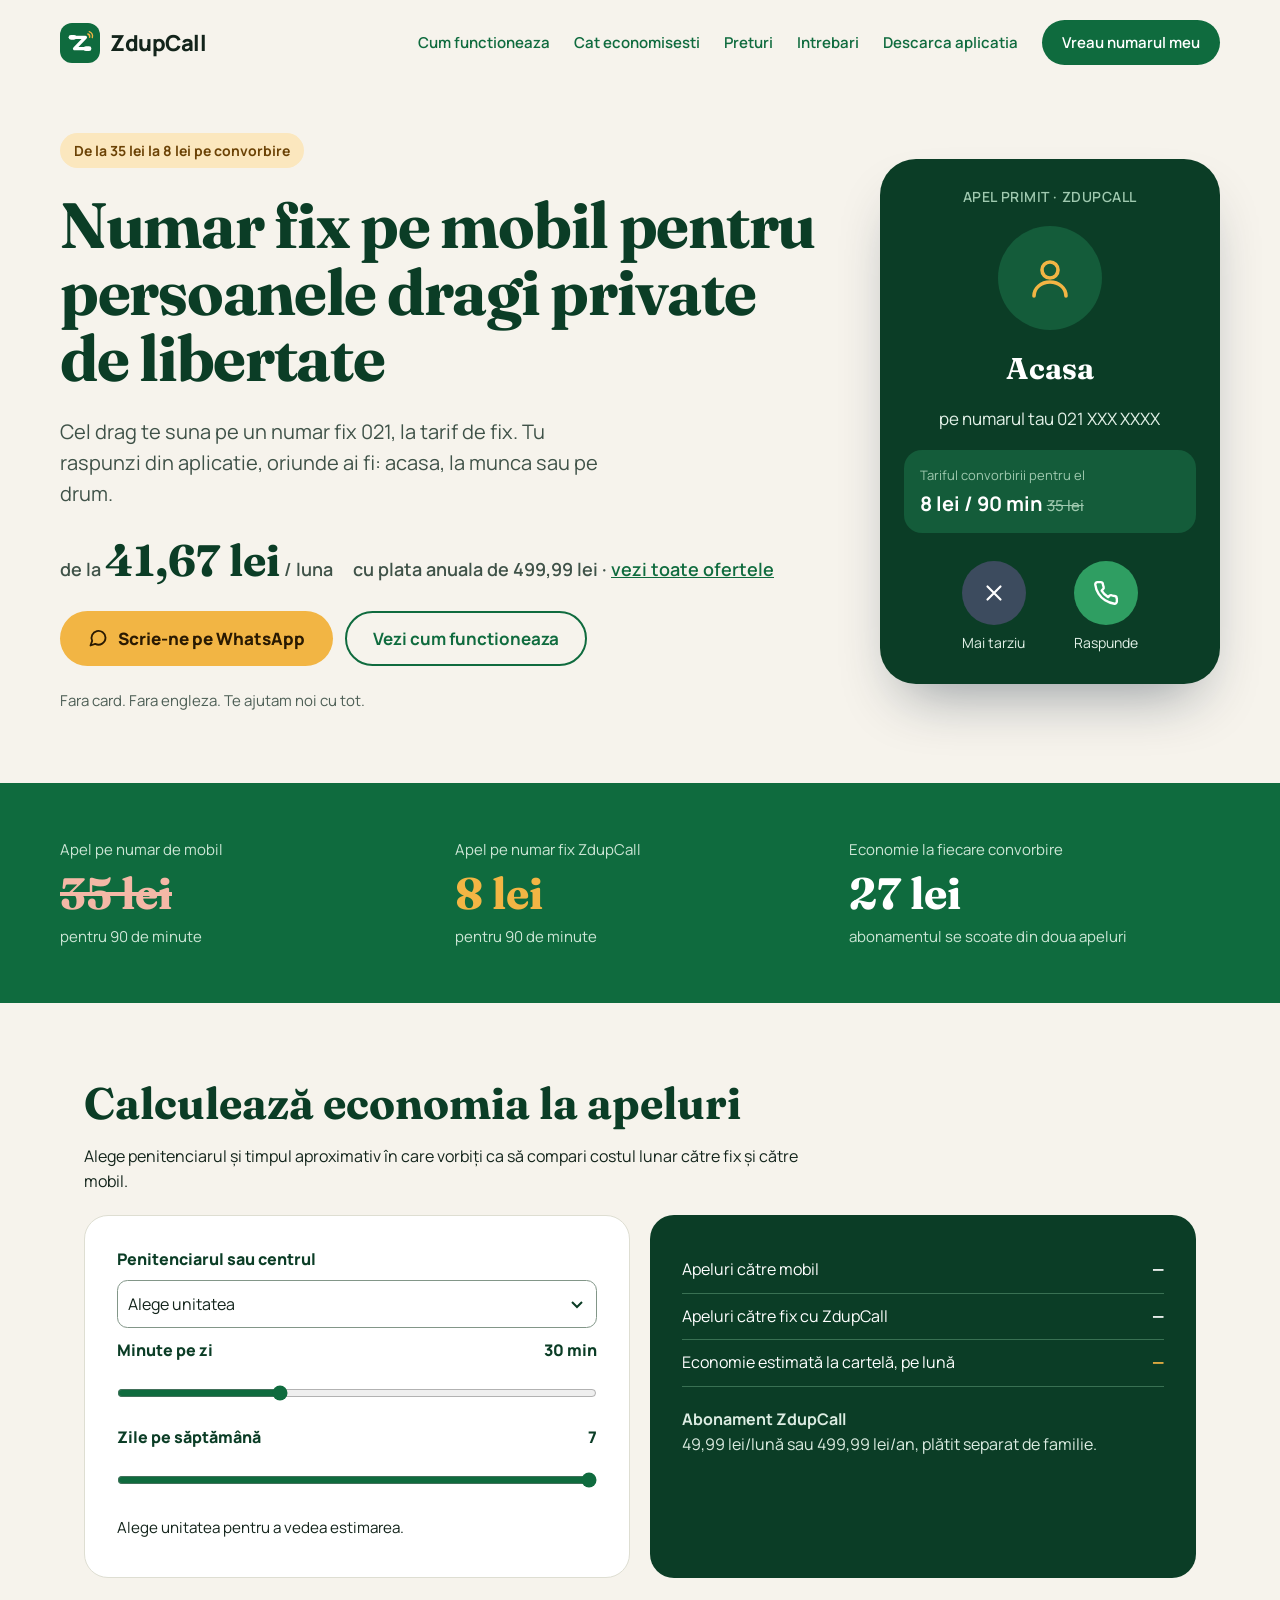
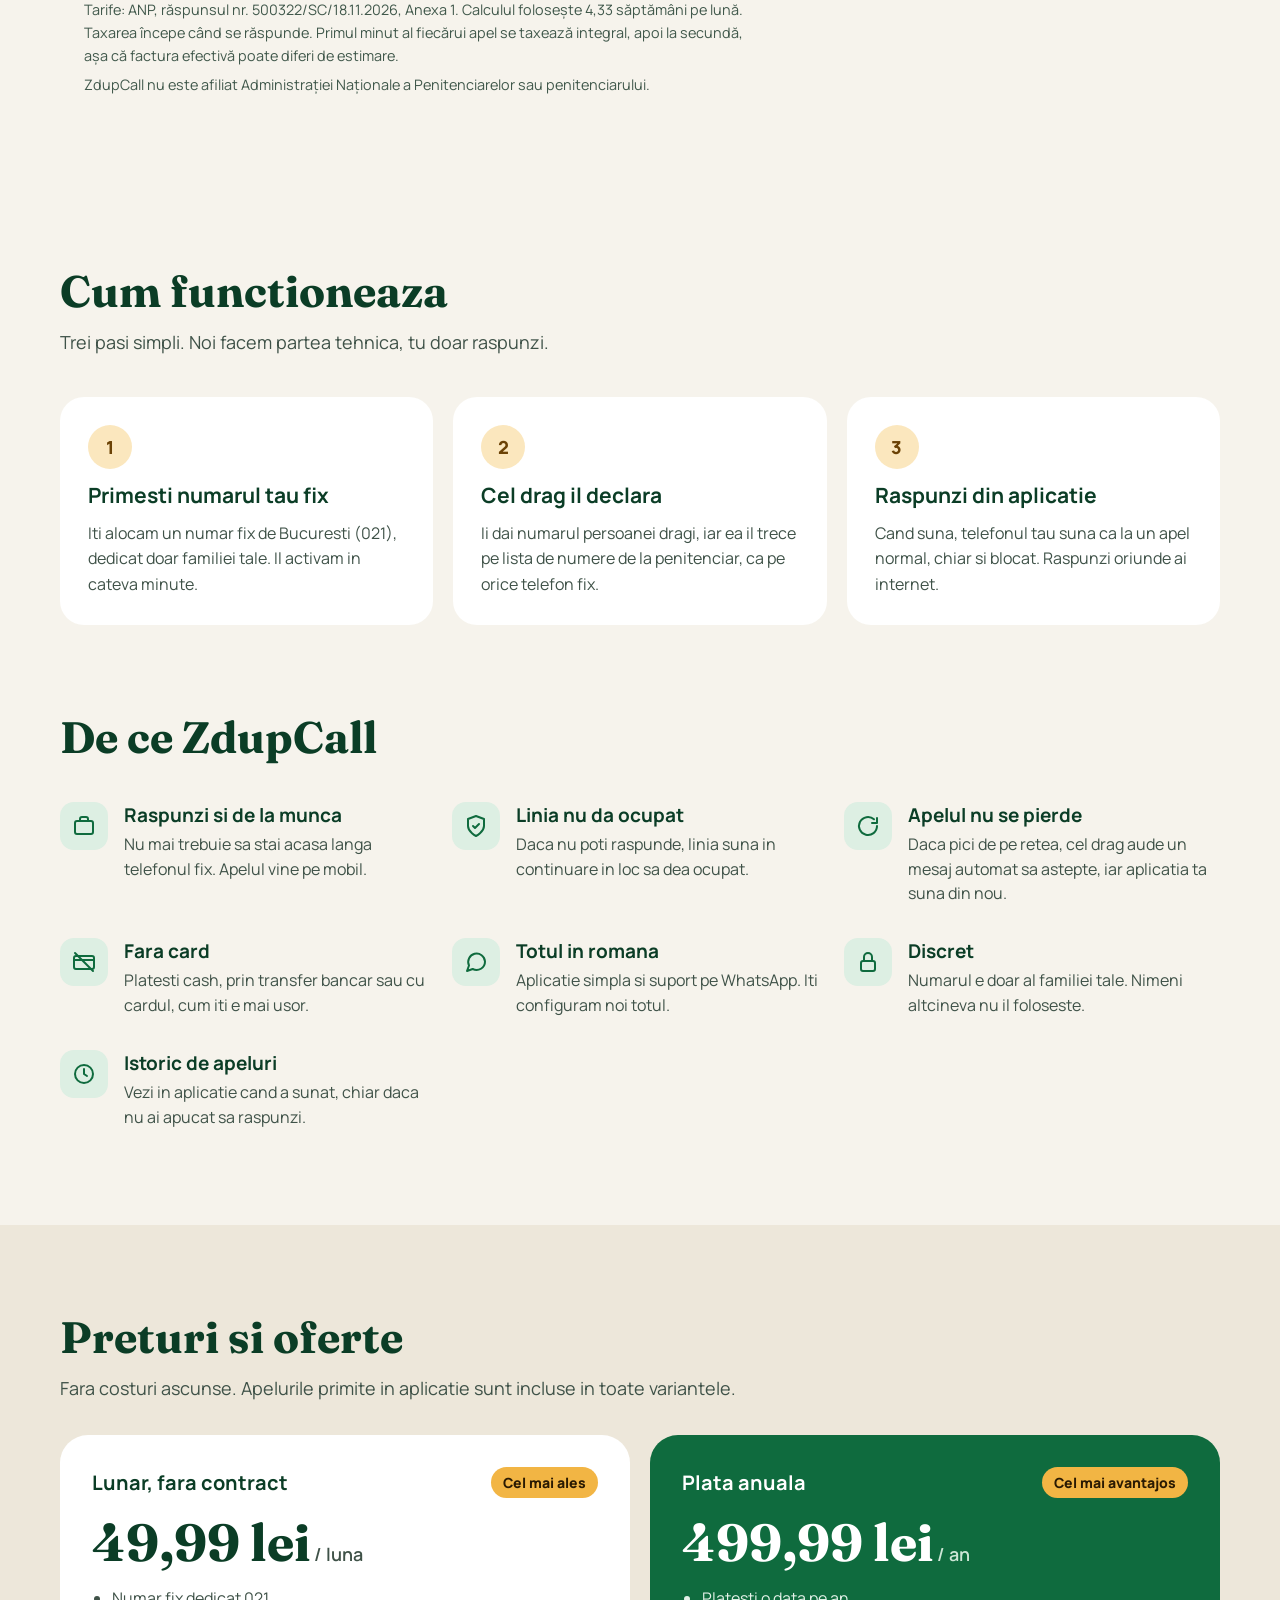
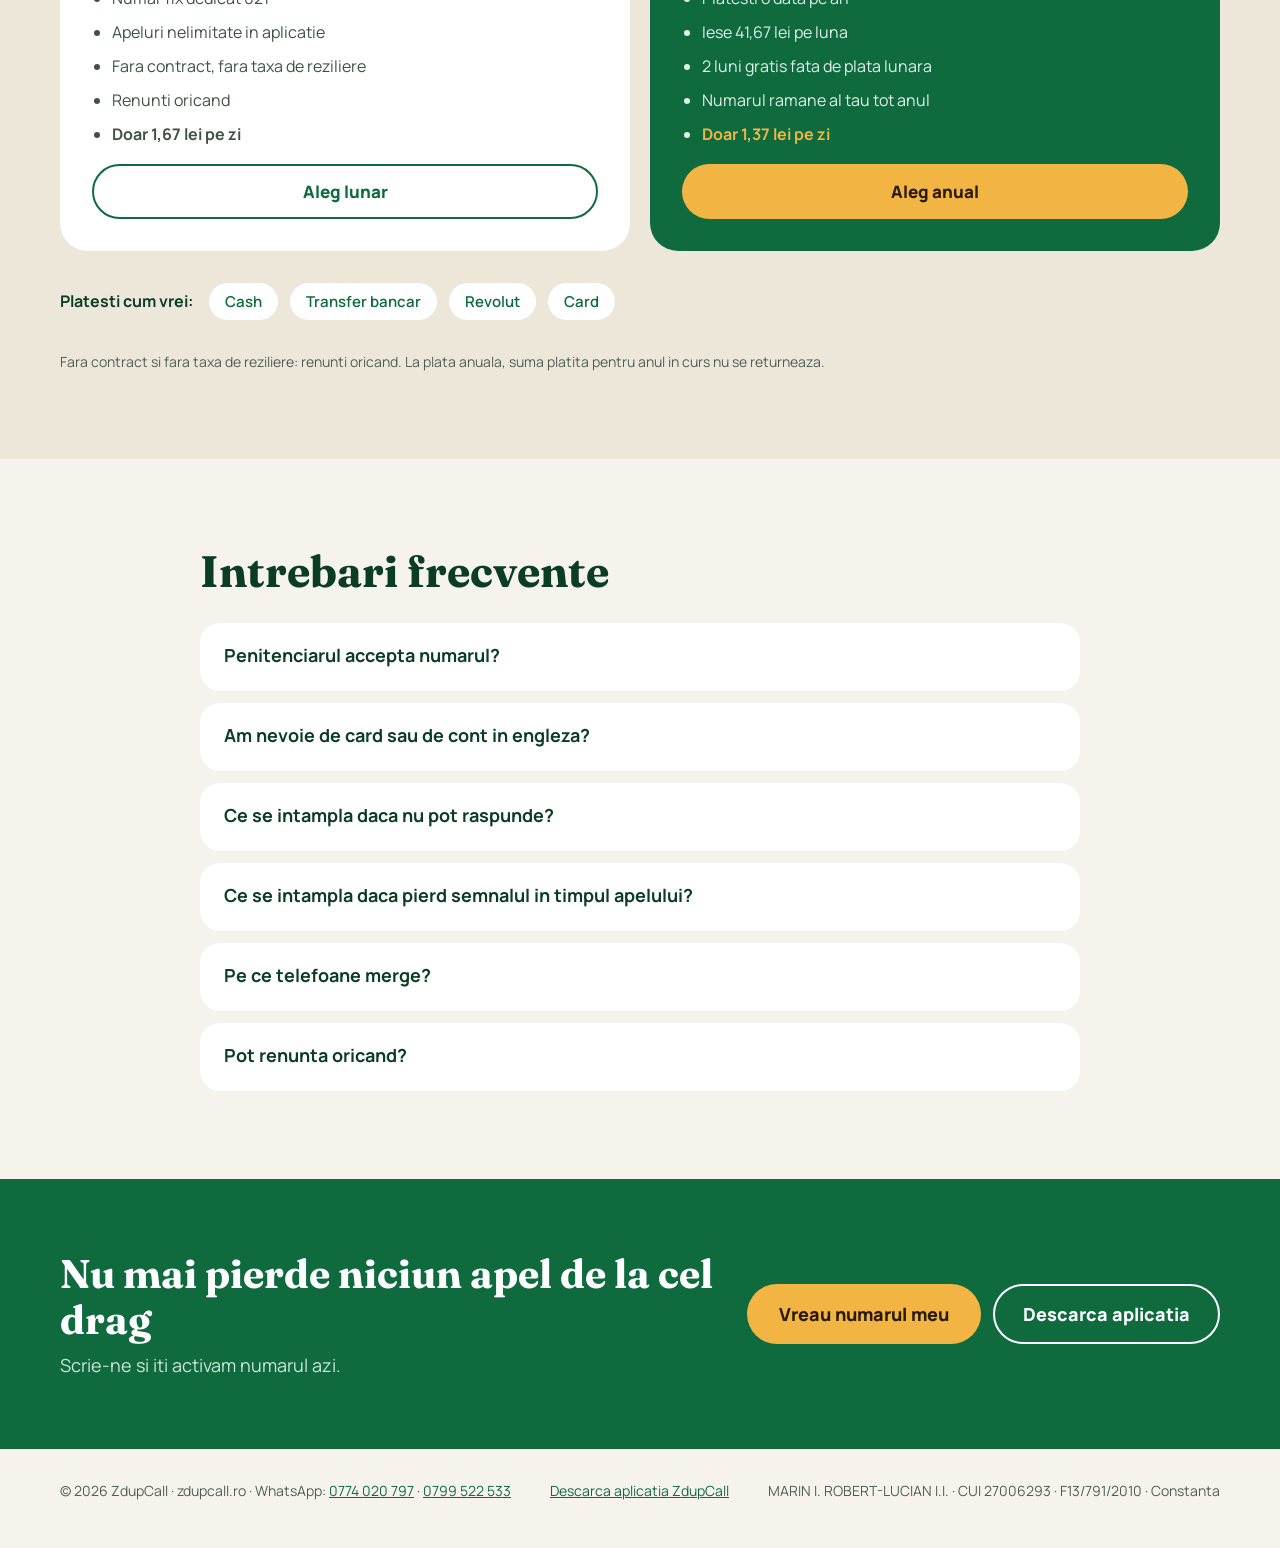
==== commit 3a8a1b09: "Calculator de costuri cu tarife pe penitenciar" ====
--- a/index.html
+++ b/index.html
@@ -189,6 +189,8 @@
 }
 </style>
 
+<link rel="stylesheet" href="/assets/calculator.css">
+<script src="/assets/calculator.js" defer></script>
 </head>
 <body>
 
@@ -271,49 +273,32 @@
 </div>
 </section>
 
-<section id="calculator" style="max-width: 1160px; margin: 0 auto; padding: 88px 24px 24px; display: flex; flex-direction: column; gap: 32px">
-<div style="display: flex; flex-direction: column; gap: 12px; max-width: 680px">
-<span style="align-self: flex-start; background: #FBE7BE; color: #6B4205; font-weight: 700; font-size: 14px; padding: 8px 14px; border-radius: 999px">Calculator de economie</span>
-<h2 style="margin: 0; font-family: 'Fraunces', Georgia, serif; font-size: clamp(32px, 4vw, 44px); line-height: 1.1; color: #0B3D26">Cat economisesti pe luna?</h2>
-<p style="margin: 0; font-size: 18px; line-height: 1.6; color: #3F5248">Muta glisorul si vezi cati bani raman in familie cand cel drag te suna pe fix in loc de mobil.</p>
-</div>
-<div style="display: flex; flex-wrap: wrap; gap: 20px">
-<div style="flex: 1 1 420px; min-width: 0; background: #FFFFFF; border-radius: 28px; padding: 32px; box-sizing: border-box; display: flex; flex-direction: column; gap: 26px">
-<label style="display: flex; flex-direction: column; gap: 12px">
-<span style="display: flex; justify-content: space-between; align-items: baseline; gap: 12px"><span style="font-weight: 700; font-size: 17px; color: #0B3D26">Cat vorbiti pe zi</span><b id="calc-min-out" style="font-family: 'Fraunces', Georgia, serif; font-size: 30px; color: #0F6B3E">30 min</b></span>
-<input id="calc-min" type="range" min="5" max="90" step="5" value="30" style="width: 100%; accent-color: #0F6B3E; height: 32px">
-<span style="display: flex; justify-content: space-between; font-size: 13px; color: #4E5F56"><span>5 min</span><span>90 min (maximul zilnic)</span></span>
-</label>
-<label style="display: flex; flex-direction: column; gap: 12px">
-<span style="display: flex; justify-content: space-between; align-items: baseline; gap: 12px"><span style="font-weight: 700; font-size: 17px; color: #0B3D26">Cate zile pe saptamana suna</span><b id="calc-zile-out" style="font-family: 'Fraunces', Georgia, serif; font-size: 30px; color: #0F6B3E">7 zile</b></span>
-<input id="calc-zile" type="range" min="1" max="7" step="1" value="7" style="width: 100%; accent-color: #0F6B3E; height: 32px">
-</label>
-<div style="display: flex; flex-direction: column; gap: 10px">
-<span style="font-weight: 700; font-size: 17px; color: #0B3D26">Abonamentul ales</span>
-<div id="calc-plan" style="display: flex; flex-wrap: wrap; gap: 8px">
-<button type="button" data-pret="41.67" class="calc-plan-btn" style="font: inherit; font-weight: 700; font-size: 15px; padding: 10px 16px; border-radius: 999px; border: 2px solid #0F6B3E; background: #0F6B3E; color: #FFFFFF; cursor: pointer; min-height: 44px">Anual · 41,67 lei/luna</button>
-<button type="button" data-pret="49.99" class="calc-plan-btn" style="font: inherit; font-weight: 700; font-size: 15px; padding: 10px 16px; border-radius: 999px; border: 2px solid #0F6B3E; background: #FFFFFF; color: #0F6B3E; cursor: pointer; min-height: 44px">Lunar · 49,99 lei</button>
-</div>
-</div>
-<details style="background: #F6F3EC; border-radius: 18px; padding: 14px 18px">
-<summary style="font-weight: 700; font-size: 15px; color: #0F6B3E">Stii tarifele exacte de la penitenciarul lui? Modifica-le aici</summary>
-<div style="display: flex; flex-wrap: wrap; gap: 12px; margin-top: 12px">
-<label style="flex: 1 1 140px; display: flex; flex-direction: column; gap: 6px; font-size: 14px; color: #3F5248">Spre mobil (lei/min)<input id="calc-tmob" type="number" min="0" step="0.01" inputmode="decimal" style="font: inherit; font-size: 17px; padding: 10px 12px; border-radius: 12px; border: 1px solid #D9D2C3"></label>
-<label style="flex: 1 1 140px; display: flex; flex-direction: column; gap: 6px; font-size: 14px; color: #3F5248">Spre fix (lei/min)<input id="calc-tfix" type="number" min="0" step="0.01" inputmode="decimal" style="font: inherit; font-size: 17px; padding: 10px 12px; border-radius: 12px; border: 1px solid #D9D2C3"></label>
-</div>
-</details>
-</div>
-<div style="flex: 1 1 340px; min-width: 0; background: #0B3D26; color: #FFFFFF; border-radius: 28px; padding: 32px; box-sizing: border-box; display: flex; flex-direction: column; gap: 18px">
-<div style="display: flex; justify-content: space-between; gap: 12px; padding-bottom: 14px; border-bottom: 1px solid #145C3A"><span style="color: #CDE6D6">Acum, apeluri pe mobil</span><b id="calc-mob" style="font-size: 20px; color: #F4B8A6; text-decoration: line-through">0 lei</b></div>
-<div style="display: flex; justify-content: space-between; gap: 12px"><span style="color: #CDE6D6">Cu ZdupCall, apeluri pe fix</span><b id="calc-fix" style="font-size: 20px">0 lei</b></div>
-<div style="display: flex; justify-content: space-between; gap: 12px; padding-bottom: 14px; border-bottom: 1px solid #145C3A"><span style="color: #CDE6D6">+ abonament ZdupCall</span><b id="calc-abo" style="font-size: 20px">41,67 lei</b></div>
-<span style="font-size: 15px; color: #9FC9AF; text-transform: uppercase; letter-spacing: 0.04em; font-weight: 700">Ramane in familie</span>
-<span style="font-family: 'Fraunces', Georgia, serif; font-size: clamp(48px, 7vw, 64px); font-weight: 700; color: #F2B544; line-height: 1"><span id="calc-eco">0</span><span style="font-family: 'Manrope', sans-serif; font-size: 20px; font-weight: 600; color: #CDE6D6"> lei / luna</span></span>
-<span id="calc-an" style="font-size: 18px; font-weight: 700; color: #FFFFFF">adica 0 lei pe an</span>
-<a href="https://wa.me/40774020797" style="text-decoration: none; background: #F2B544; color: #2A1A02; padding: 16px 24px; font-weight: 800; font-size: 17px; border-radius: 999px; min-height: 52px; box-sizing: border-box; display: flex; align-items: center; justify-content: center; margin-top: auto">Vreau sa economisesc</a>
-</div>
-</div>
-<p style="margin: 0; font-size: 14px; line-height: 1.6; color: #4E5F56">Calcul orientativ, pornind de la 35 lei pentru 90 de minute spre mobil si 8 lei pentru 90 de minute spre fix. Tarifele difera de la un penitenciar la altul; daca le stii pe cele exacte, le poti modifica mai sus.</p>
+<section id="calculator" class="zdup-calculator" data-calculator>
+  <h2>Calculează economia la apeluri</h2>
+  <p>Alege penitenciarul și timpul aproximativ în care vorbiți ca să compari costul lunar către fix și către mobil.</p>
+  <div class="calc-grid">
+    <div class="calc-inputs">
+      <label for="calc-unit">Penitenciarul sau centrul</label>
+      <select id="calc-unit" disabled><option value="">Alege unitatea</option></select>
+      <label for="calc-min">Minute pe zi <output id="calc-min-out" for="calc-min">30 min</output></label>
+      <input id="calc-min" type="range" min="0" max="90" value="30" disabled>
+      <label for="calc-days">Zile pe săptămână <output id="calc-days-out" for="calc-days">7</output></label>
+      <input id="calc-days" type="range" min="1" max="7" value="7" disabled>
+      <p id="calc-status" role="status">Se încarcă tarifele…</p>
+      <noscript><p>Activează JavaScript pentru a folosi calculatorul.</p></noscript>
+      <ul id="calc-operators" hidden></ul>
+    </div>
+    <div class="calc-result">
+      <dl aria-live="polite">
+        <div><dt>Apeluri către mobil</dt><dd id="calc-mobile">—</dd></div>
+        <div><dt>Apeluri către fix cu ZdupCall</dt><dd id="calc-fixed">—</dd></div>
+        <div><dt>Economie estimată la cartelă, pe lună</dt><dd id="calc-saved">—</dd></div>
+      </dl>
+      <p class="calc-plan"><strong>Abonament ZdupCall</strong><br>49,99 lei/lună sau 499,99 lei/an, plătit separat de familie.</p>
+    </div>
+  </div>
+  <p class="calc-note">Tarife: ANP, răspunsul nr. 500322/SC/18.11.2026, Anexa 1. Calculul folosește 4,33 săptămâni pe lună. Taxarea începe când se răspunde. Primul minut al fiecărui apel se taxează integral, apoi la secundă, așa că factura efectivă poate diferi de estimare.</p>
+  <p class="calc-note">ZdupCall nu este afiliat Administrației Naționale a Penitenciarelor sau penitenciarului.</p>
 </section>
 
 <section id="cum" style="max-width: 1160px; margin: 0 auto; padding: 88px 24px 40px; display: flex; flex-direction: column; gap: 40px">
@@ -457,25 +442,6 @@
 </div>
 
 <script>
-(function(){
-var TMOB=35/90, TFIX=8/90, ZILE_LUNA=365/12/7;
-var $=function(id){return document.getElementById(id)};
-var min=$('calc-min'),zile=$('calc-zile'),tmob=$('calc-tmob'),tfix=$('calc-tfix');if(!min)return;
-tmob.value=TMOB.toFixed(2);tfix.value=TFIX.toFixed(2);
-var pret=41.67,btns=document.querySelectorAll('.calc-plan-btn');
-function lei(x){return Math.round(x).toLocaleString('ro-RO')+' lei'}
-function calc(){
-var m=+min.value,z=+zile.value,zileLuna=z*ZILE_LUNA;
-var a=parseFloat(String(tmob.value).replace(',','.'))||0,b=parseFloat(String(tfix.value).replace(',','.'))||0;
-var cm=a*m*zileLuna,cf=b*m*zileLuna,eco=cm-cf-pret;
-$('calc-min-out').textContent=m+' min';$('calc-zile-out').textContent=z+(z==1?' zi':' zile');
-$('calc-mob').textContent=lei(cm);$('calc-fix').textContent=lei(cf);$('calc-abo').textContent=pret.toFixed(2).replace('.',',')+' lei';
-$('calc-eco').textContent=Math.max(0,Math.round(eco)).toLocaleString('ro-RO');
-$('calc-an').textContent=eco>0?'adica '+lei(eco*12)+' pe an':'la atat de putine minute abonamentul nu se scoate inca';
-}
-btns.forEach(function(btn){btn.addEventListener('click',function(){pret=+btn.dataset.pret;btns.forEach(function(x){var on=x===btn;x.style.background=on?'#0F6B3E':'#FFFFFF';x.style.color=on?'#FFFFFF':'#0F6B3E';});calc();});});
-[min,zile,tmob,tfix].forEach(function(el){el.addEventListener('input',calc)});calc();
-})();
 (function(){var b=document.querySelector('.mobile-bar');if(!b)return;function u(){if(window.scrollY>650)b.classList.add('show');else b.classList.remove('show');}window.addEventListener('scroll',u,{passive:true});u();})();
 </script>
 </body>
--- a/assets/calculator.css
+++ b/assets/calculator.css
@@ -0,0 +1,20 @@
+.zdup-calculator{box-sizing:border-box;max-width:1160px;margin:0 auto;padding:clamp(2rem,6vw,5rem) clamp(1rem,4vw,1.5rem);color:#13241b}
+.zdup-calculator h2{font-family:Fraunces,Georgia,serif;font-size:clamp(2rem,4vw,2.75rem);line-height:1.1;color:#0b3d26;margin:0 0 .7rem}
+.zdup-calculator>p{max-width:75ch;line-height:1.6}
+.calc-grid{display:grid;grid-template-columns:repeat(auto-fit,minmax(min(100%,320px),1fr));gap:1.25rem;margin-block:1.25rem}
+.calc-inputs,.calc-result{min-width:0;border-radius:1.5rem;padding:clamp(1rem,4vw,2rem)}
+.calc-inputs{display:grid;gap:.65rem;background:#fff;border:1px solid #deded2}
+.calc-inputs label{display:flex;justify-content:space-between;gap:.6rem;color:#0b3d26;font-weight:800}
+.calc-inputs select{min-width:0;width:100%;font:inherit;color:#13241b;border:1px solid #829688;border-radius:.65rem;min-height:3rem;padding:.5rem 2.5rem .5rem .65rem;appearance:none;background:#fff url("data:image/svg+xml,%3Csvg xmlns='http://www.w3.org/2000/svg' width='16' height='16' viewBox='0 0 16 16'%3E%3Cpath d='m3 6 5 5 5-5' fill='none' stroke='%230B3D26' stroke-width='2'/%3E%3C/svg%3E") no-repeat right .7rem center}
+.calc-inputs input{width:100%;accent-color:#0f6b3e;min-height:2.75rem;margin:0}
+.calc-inputs :focus-visible{outline:3px solid #0f6b3e;outline-offset:3px}
+.calc-inputs p,.calc-inputs ul{margin:.25rem 0;font-size:.95rem;line-height:1.6}
+.calc-inputs ul{padding-left:1.25rem}
+.calc-result{background:#0b3d26;color:#fff}
+.calc-result dl,.calc-result dd{margin:0}
+.calc-result dl div{display:flex;justify-content:space-between;align-items:baseline;gap:1rem;border-bottom:1px solid #397153;padding:.7rem 0}
+.calc-result dt{line-height:1.45}
+.calc-result dd{font-weight:800;white-space:nowrap}
+.calc-result dl div:last-child dd{color:#f2b544}
+.calc-plan{margin:1.25rem 0 0;line-height:1.55;color:#dcece2}
+.zdup-calculator .calc-note{font-size:.9rem;color:#40584b;margin:.4rem 0}
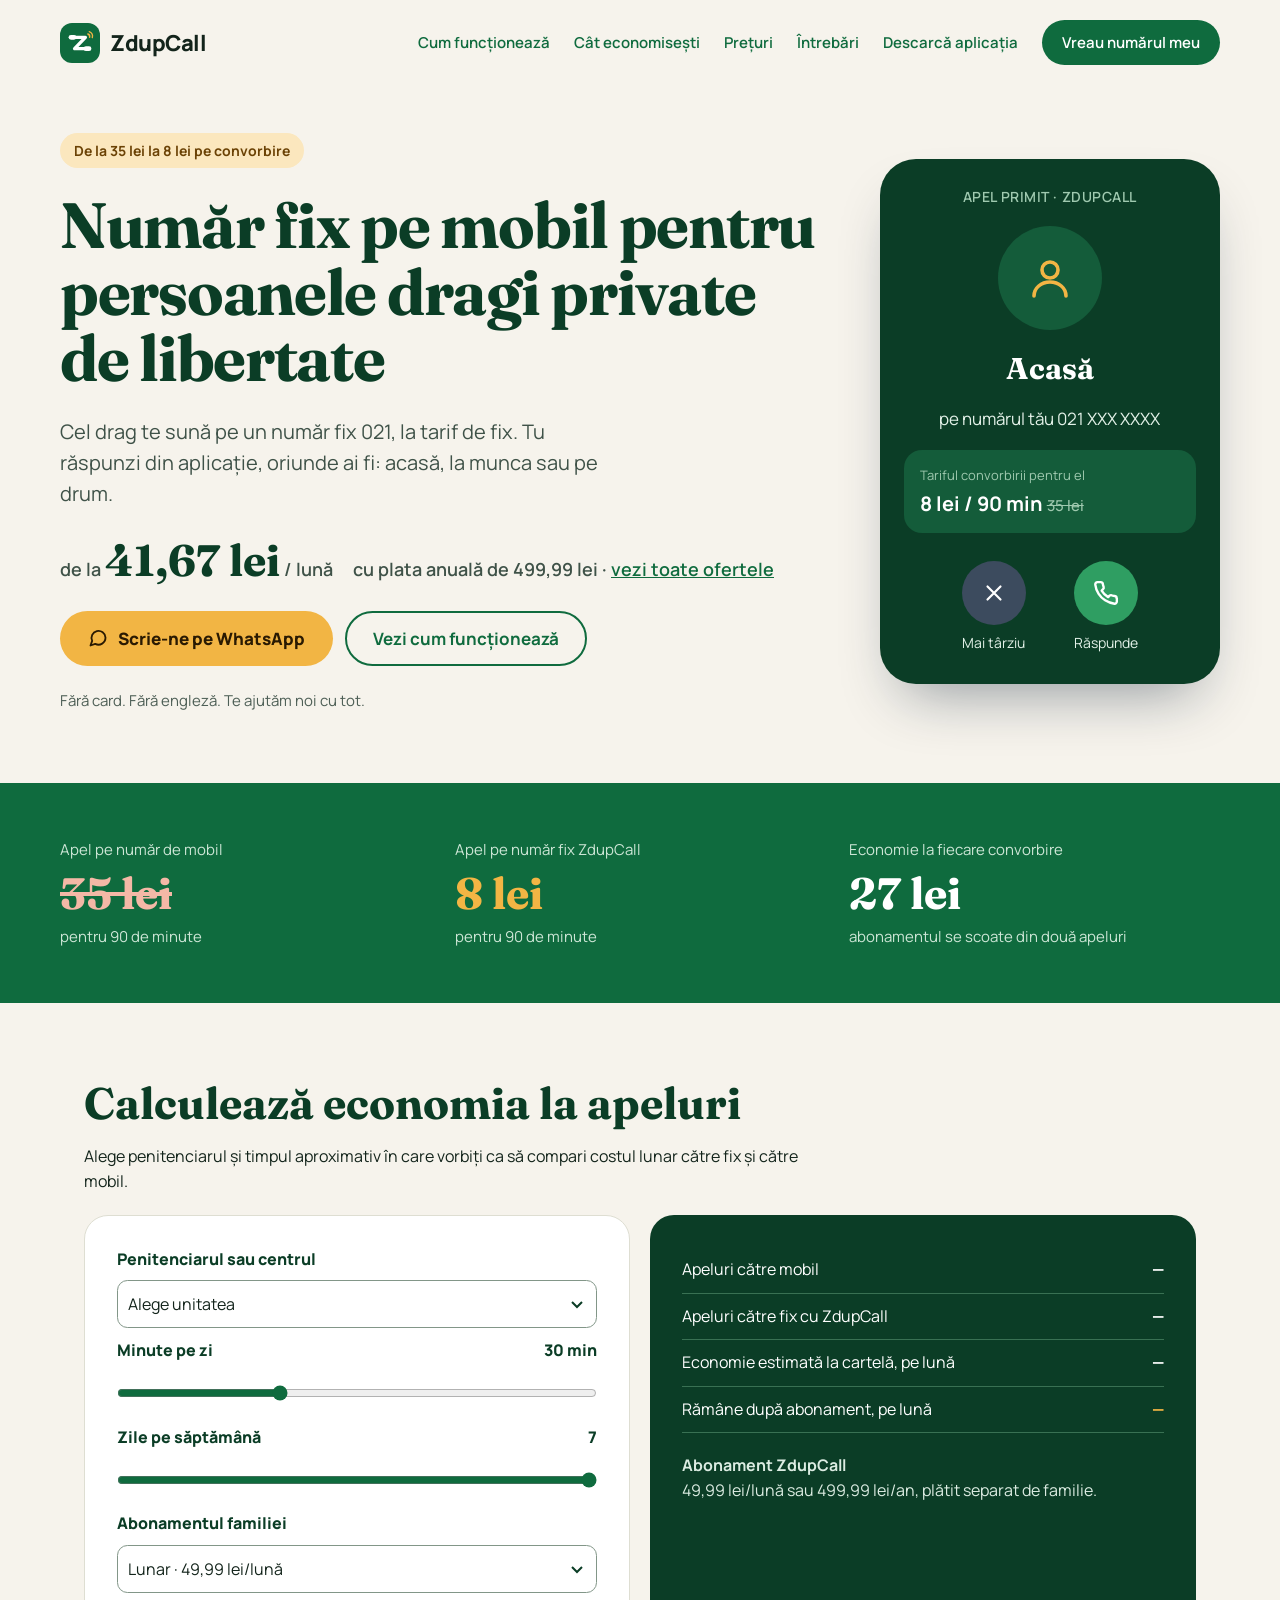
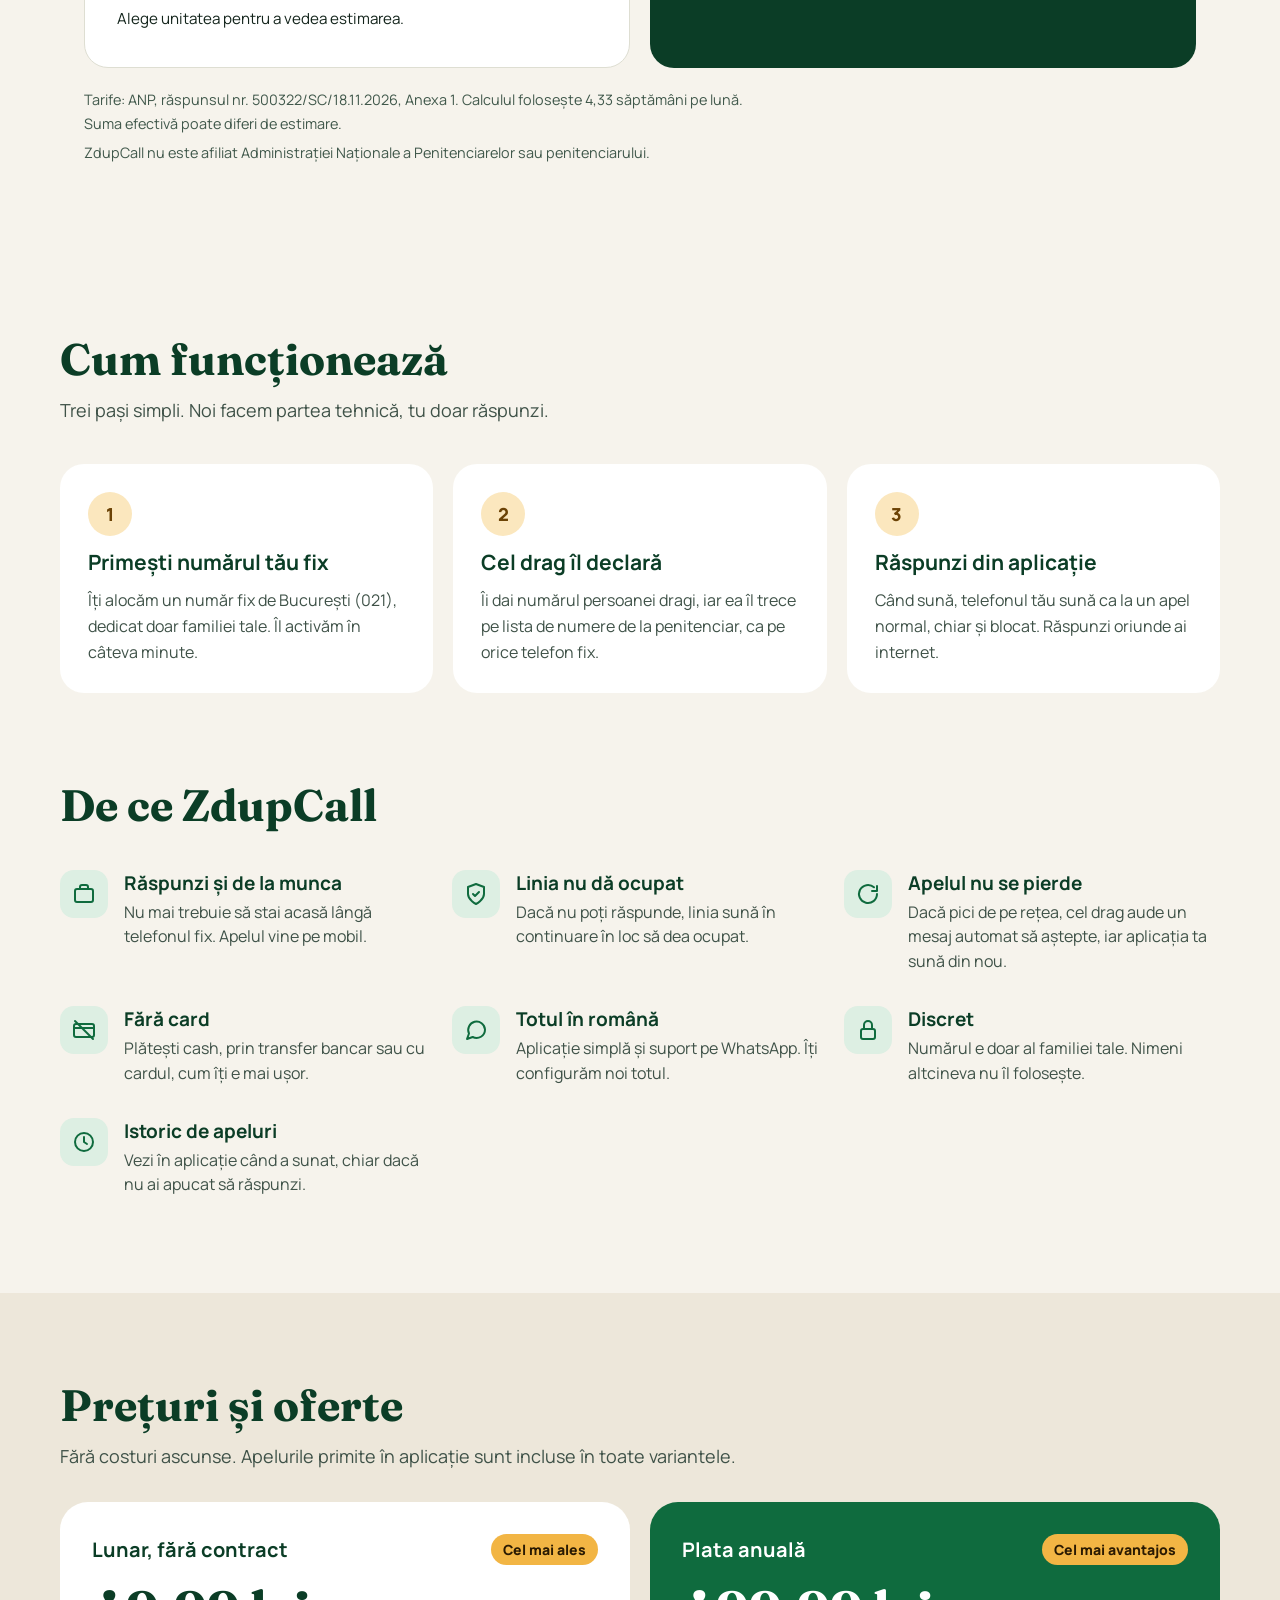
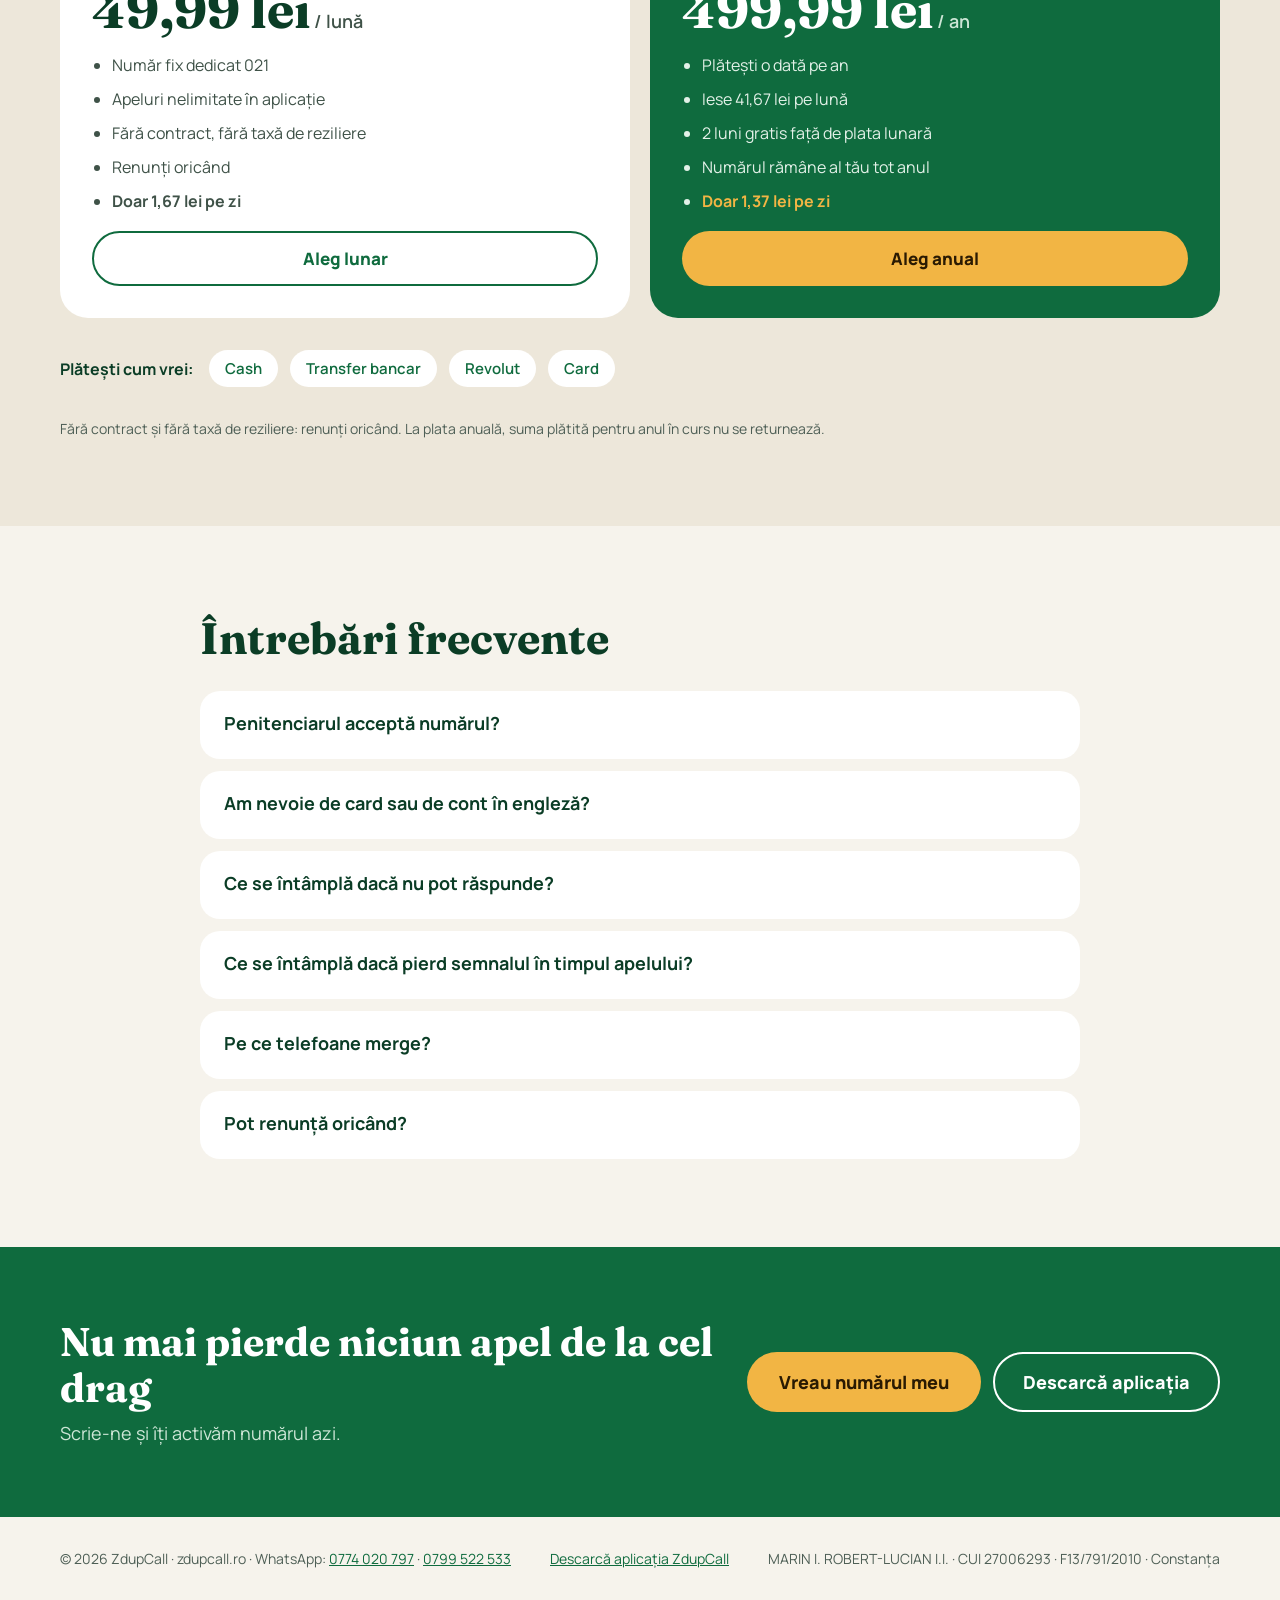
==== commit 8b2b4159: "Separă economia la cartelă de suma rămasă după abonament" ====
--- a/index.html
+++ b/index.html
@@ -3,8 +3,8 @@
 <head>
 <meta charset="utf-8">
 <meta name="viewport" content="width=device-width, initial-scale=1">
-<title>ZdupCall - numar fix pe mobil pentru persoanele dragi</title>
-<meta name="description" content="Numar fix pe mobil pentru persoanele dragi private de libertate. De la 41,67 lei pe luna cu plata anuala. Lunar 49,99 lei, fara contract. Raspunzi din aplicatie, oriunde ai fi.">
+<title>ZdupCall - număr fix pe mobil pentru persoanele dragi</title>
+<meta name="description" content="Număr fix pe mobil pentru persoanele dragi private de libertate. De la 41,67 lei pe lună cu plata anuală. Lunar 49,99 lei, fără contract. Răspunzi din aplicație, oriunde ai fi.">
 
 <link rel="canonical" href="https://zdupcall.ro/">
 <meta name="robots" content="index, follow">
@@ -17,151 +17,151 @@
 <meta property="og:site_name" content="ZdupCall">
 <meta property="og:locale" content="ro_RO">
 <meta property="og:url" content="https://zdupcall.ro/">
-<meta property="og:title" content="ZdupCall - numar fix pe mobil pentru persoanele dragi">
-<meta property="og:description" content="Numar fix pe mobil pentru persoanele dragi private de libertate. De la 41,67 lei pe luna cu plata anuala. Raspunzi din aplicatie, oriunde ai fi.">
+<meta property="og:title" content="ZdupCall - număr fix pe mobil pentru persoanele dragi">
+<meta property="og:description" content="Număr fix pe mobil pentru persoanele dragi private de libertate. De la 41,67 lei pe lună cu plata anuală. Răspunzi din aplicație, oriunde ai fi.">
 <meta property="og:image" content="https://zdupcall.ro/og-image.jpg">
 <meta property="og:image:width" content="1200">
 <meta property="og:image:height" content="630">
-<meta property="og:image:alt" content="ZdupCall - numar fix pe mobil pentru persoanele dragi">
+<meta property="og:image:alt" content="ZdupCall - număr fix pe mobil pentru persoanele dragi">
 <meta name="twitter:card" content="summary_large_image">
-<meta name="twitter:title" content="ZdupCall - numar fix pe mobil pentru persoanele dragi">
-<meta name="twitter:description" content="Numar fix pe mobil pentru persoanele dragi private de libertate. De la 41,67 lei pe luna cu plata anuala. Raspunzi din aplicatie, oriunde ai fi.">
+<meta name="twitter:title" content="ZdupCall - număr fix pe mobil pentru persoanele dragi">
+<meta name="twitter:description" content="Număr fix pe mobil pentru persoanele dragi private de libertate. De la 41,67 lei pe lună cu plata anuală. Răspunzi din aplicație, oriunde ai fi.">
 <meta name="twitter:image" content="https://zdupcall.ro/og-image.jpg">
 <script type="application/ld+json">
 {
- "@context": "https://schema.org",
- "@graph": [
-  {
-   "@type": "Organization",
-   "@id": "https://zdupcall.ro/#org",
-   "name": "ZdupCall",
-   "url": "https://zdupcall.ro/",
-   "logo": "https://zdupcall.ro/icon-512.png",
-   "legalName": "MARIN I. ROBERT-LUCIAN I.I.",
-   "taxID": "27006293",
-   "address": {
-    "@type": "PostalAddress",
-    "addressLocality": "Constanta",
-    "addressCountry": "RO"
-   },
-   "contactPoint": [
+  "@context": "https://schema.org",
+  "@graph": [
     {
-     "@type": "ContactPoint",
-     "telephone": "+40774020797",
-     "contactType": "customer service",
-     "availableLanguage": "ro"
+      "@type": "Organization",
+      "@id": "https://zdupcall.ro/#org",
+      "name": "ZdupCall",
+      "url": "https://zdupcall.ro/",
+      "logo": "https://zdupcall.ro/icon-512.png",
+      "legalName": "MARIN I. ROBERT-LUCIAN I.I.",
+      "taxID": "27006293",
+      "address": {
+        "@type": "PostalAddress",
+        "addressLocality": "Constanța",
+        "addressCountry": "RO"
+      },
+      "contactPoint": [
+        {
+          "@type": "ContactPoint",
+          "telephone": "+40774020797",
+          "contactType": "customer service",
+          "availableLanguage": "ro"
+        },
+        {
+          "@type": "ContactPoint",
+          "telephone": "+40799522533",
+          "contactType": "customer service",
+          "availableLanguage": "ro"
+        }
+      ]
     },
     {
-     "@type": "ContactPoint",
-     "telephone": "+40799522533",
-     "contactType": "customer service",
-     "availableLanguage": "ro"
-    }
-   ]
-  },
-  {
-   "@type": "WebSite",
-   "@id": "https://zdupcall.ro/#site",
-   "url": "https://zdupcall.ro/",
-   "name": "ZdupCall",
-   "inLanguage": "ro",
-   "publisher": {
-    "@id": "https://zdupcall.ro/#org"
-   }
-  },
-  {
-   "@type": "Service",
-   "name": "Numar fix pe mobil pentru persoanele dragi private de libertate",
-   "serviceType": "Numar fix 021 cu apeluri primite in aplicatie",
-   "provider": {
-    "@id": "https://zdupcall.ro/#org"
-   },
-   "areaServed": {
-    "@type": "Country",
-    "name": "Romania"
-   },
-   "description": "Cel drag te suna pe un numar fix 021, la tarif de fix. Tu raspunzi din aplicatia ZdupCall, oriunde ai fi.",
-   "offers": [
-    {
-     "@type": "Offer",
-     "name": "Lunar, fara contract",
-     "price": "49.99",
-     "priceCurrency": "RON",
-     "priceSpecification": {
-      "@type": "UnitPriceSpecification",
-      "price": "49.99",
-      "priceCurrency": "RON",
-      "unitCode": "MON"
-     }
+      "@type": "WebSite",
+      "@id": "https://zdupcall.ro/#site",
+      "url": "https://zdupcall.ro/",
+      "name": "ZdupCall",
+      "inLanguage": "ro",
+      "publisher": {
+        "@id": "https://zdupcall.ro/#org"
+      }
     },
     {
-     "@type": "Offer",
-     "name": "Plata anuala",
-     "price": "499.99",
-     "priceCurrency": "RON",
-     "priceSpecification": {
-      "@type": "UnitPriceSpecification",
-      "price": "499.99",
-      "priceCurrency": "RON",
-      "unitCode": "ANN"
-     }
-    }
-   ]
-  },
-  {
-   "@type": "FAQPage",
-   "mainEntity": [
-    {
-     "@type": "Question",
-     "name": "Penitenciarul accepta numarul?",
-     "acceptedAnswer": {
-      "@type": "Answer",
-      "text": "Da. Este un numar fix de Bucuresti (021), obisnuit, care se declara la fel ca orice telefon fix de acasa."
-     }
+      "@type": "Service",
+      "name": "Număr fix pe mobil pentru persoanele dragi private de libertate",
+      "serviceType": "Număr fix 021 cu apeluri primite în aplicație",
+      "provider": {
+        "@id": "https://zdupcall.ro/#org"
+      },
+      "areaServed": {
+        "@type": "Country",
+        "name": "România"
+      },
+      "description": "Cel drag te sună pe un număr fix 021, la tarif de fix. Tu răspunzi din aplicația ZdupCall, oriunde ai fi.",
+      "offers": [
+        {
+          "@type": "Offer",
+          "name": "Lunar, fără contract",
+          "price": "49.99",
+          "priceCurrency": "RON",
+          "priceSpecification": {
+            "@type": "UnitPriceSpecification",
+            "price": "49.99",
+            "priceCurrency": "RON",
+            "unitCode": "MON"
+          }
+        },
+        {
+          "@type": "Offer",
+          "name": "Plata anuală",
+          "price": "499.99",
+          "priceCurrency": "RON",
+          "priceSpecification": {
+            "@type": "UnitPriceSpecification",
+            "price": "499.99",
+            "priceCurrency": "RON",
+            "unitCode": "ANN"
+          }
+        }
+      ]
     },
     {
-     "@type": "Question",
-     "name": "Am nevoie de card sau de cont in engleza?",
-     "acceptedAnswer": {
-      "@type": "Answer",
-      "text": "Nu. Platesti cash, prin transfer sau cu cardul, iar noi ne ocupam de configurare. Totul este in romana."
-     }
-    },
-    {
-     "@type": "Question",
-     "name": "Ce se intampla daca nu pot raspunde?",
-     "acceptedAnswer": {
-      "@type": "Answer",
-      "text": "Linia nu da ocupat: suna in continuare pana inchide cel care suna. In aplicatie vezi ora la care a sunat."
-     }
-    },
-    {
-     "@type": "Question",
-     "name": "Ce se intampla daca pierd semnalul in timpul apelului?",
-     "acceptedAnswer": {
-      "@type": "Answer",
-      "text": "Apelul nu se pierde. Cel drag ramane pe linie si aude un mesaj automat care il roaga sa astepte, iar aplicatia ta suna din nou cand telefonul prinde iar internet (Wi-Fi sau date mobile). Raspunzi si continuati convorbirea."
-     }
-    },
-    {
-     "@type": "Question",
-     "name": "Pe ce telefoane merge?",
-     "acceptedAnswer": {
-      "@type": "Answer",
-      "text": "Pe Android acum, oriunde ai internet mobil sau Wi-Fi. Aplicatia vine in curand si pe iPhone; pana atunci scrie-ne pe WhatsApp si te ajutam."
-     }
-    },
-    {
-     "@type": "Question",
-     "name": "Pot renunta oricand?",
-     "acceptedAnswer": {
-      "@type": "Answer",
-      "text": "Da. Nu exista contract si nici taxa de reziliere: renunti oricand, fara costuri. La plata anuala, suma platita pentru anul in curs nu se returneaza. Te anuntam din timp inainte de fiecare plata."
-     }
+      "@type": "FAQPage",
+      "mainEntity": [
+        {
+          "@type": "Question",
+          "name": "Penitenciarul acceptă numărul?",
+          "acceptedAnswer": {
+            "@type": "Answer",
+            "text": "Da. Este un număr fix de București (021), obișnuit, care se declară la fel ca orice telefon fix de acasă."
+          }
+        },
+        {
+          "@type": "Question",
+          "name": "Am nevoie de card sau de cont în engleză?",
+          "acceptedAnswer": {
+            "@type": "Answer",
+            "text": "Nu. Plătești cash, prin transfer sau cu cardul, iar noi ne ocupăm de configurare. Totul este în română."
+          }
+        },
+        {
+          "@type": "Question",
+          "name": "Ce se întâmplă dacă nu pot răspunde?",
+          "acceptedAnswer": {
+            "@type": "Answer",
+            "text": "Linia nu dă ocupat: suna în continuare până închide cel care sună. În aplicație vezi ora la care a sunat."
+          }
+        },
+        {
+          "@type": "Question",
+          "name": "Ce se întâmplă dacă pierd semnalul în timpul apelului?",
+          "acceptedAnswer": {
+            "@type": "Answer",
+            "text": "Apelul nu se pierde. Cel drag rămâne pe linie și aude un mesaj automat care îl roagă să aștepte, iar aplicația ta sună din nou când telefonul prinde iar internet (Wi-Fi sau date mobile). Răspunzi și continuați convorbirea."
+          }
+        },
+        {
+          "@type": "Question",
+          "name": "Pe ce telefoane merge?",
+          "acceptedAnswer": {
+            "@type": "Answer",
+            "text": "Pe Android acum, oriunde ai internet mobil sau Wi-Fi. Aplicația vine în curând și pe iPhone; până atunci scrie-ne pe WhatsApp și te ajutăm."
+          }
+        },
+        {
+          "@type": "Question",
+          "name": "Pot renunță oricând?",
+          "acceptedAnswer": {
+            "@type": "Answer",
+            "text": "Da. Nu există contract și nici taxa de reziliere: renunți oricând, fără costuri. La plata anuală, suma plătită pentru anul în curs nu se returnează. Te anunțăm din timp înainte de fiecare plata."
+          }
+        }
+      ]
     }
-   ]
-  }
- ]
+  ]
 }
 </script>
 
@@ -204,31 +204,31 @@
 <span style="font-weight: 800; font-size: 22px; letter-spacing: -0.02em">ZdupCall</span>
 </a>
 <nav aria-label="Navigare principala" style="display: flex; flex-wrap: wrap; align-items: center; gap: 8px 24px; font-weight: 600; font-size: 15px">
-<a class="nav-link" href="#cum" style="text-decoration: none">Cum functioneaza</a>
-<a class="nav-link" href="#calculator" style="text-decoration: none">Cat economisesti</a>
-<a class="nav-link" href="#preturi" style="text-decoration: none">Preturi</a>
-<a class="nav-link" href="#intrebari" style="text-decoration: none">Intrebari</a>
-<a class="nav-link" href="/descarca/" style="text-decoration: none">Descarca aplicatia</a>
-<a class="hdr-btn" href="https://wa.me/40774020797" style="text-decoration: none; background: #0F6B3E; color: #FFFFFF; padding: 12px 20px; border-radius: 999px; min-height: 44px; box-sizing: border-box; display: inline-flex; align-items: center">Vreau numarul meu</a>
+<a class="nav-link" href="#cum" style="text-decoration: none">Cum funcționează</a>
+<a class="nav-link" href="#calculator" style="text-decoration: none">Cât economisești</a>
+<a class="nav-link" href="#preturi" style="text-decoration: none">Prețuri</a>
+<a class="nav-link" href="#intrebari" style="text-decoration: none">Întrebări</a>
+<a class="nav-link" href="/descarca/" style="text-decoration: none">Descarcă aplicația</a>
+<a class="hdr-btn" href="https://wa.me/40774020797" style="text-decoration: none; background: #0F6B3E; color: #FFFFFF; padding: 12px 20px; border-radius: 999px; min-height: 44px; box-sizing: border-box; display: inline-flex; align-items: center">Vreau numărul meu</a>
 </nav>
 </header>
 
 <section id="top" style="max-width: 1160px; margin: 0 auto; padding: 48px 24px 72px; display: flex; flex-wrap: wrap; gap: 48px; align-items: center">
 <div style="flex: 999 1 520px; min-width: 0; display: flex; flex-direction: column; gap: 24px">
 <span style="align-self: flex-start; background: #FBE7BE; color: #6B4205; font-weight: 700; font-size: 14px; padding: 8px 14px; border-radius: 999px">De la 35 lei la 8 lei pe convorbire</span>
-<h1 style="margin: 0; font-family: 'Fraunces', Georgia, serif; font-weight: 700; font-size: clamp(38px, 5.2vw, 64px); line-height: 1.04; letter-spacing: -0.02em; color: #0B3D26">Numar fix pe mobil pentru persoanele dragi private de libertate</h1>
-<p style="margin: 0; font-size: 20px; line-height: 1.55; color: #3F5248; max-width: 560px">Cel drag te suna pe un numar fix 021, la tarif de fix. Tu raspunzi din aplicatie, oriunde ai fi: acasa, la munca sau pe drum.</p>
+<h1 style="margin: 0; font-family: 'Fraunces', Georgia, serif; font-weight: 700; font-size: clamp(38px, 5.2vw, 64px); line-height: 1.04; letter-spacing: -0.02em; color: #0B3D26">Număr fix pe mobil pentru persoanele dragi private de libertate</h1>
+<p style="margin: 0; font-size: 20px; line-height: 1.55; color: #3F5248; max-width: 560px">Cel drag te sună pe un număr fix 021, la tarif de fix. Tu răspunzi din aplicație, oriunde ai fi: acasă, la munca sau pe drum.</p>
 <div style="display: flex; flex-wrap: wrap; align-items: baseline; gap: 8px 20px">
-<span style="font-family: 'Fraunces', Georgia, serif; font-size: 44px; font-weight: 700; color: #0B3D26"><span style="font-family: 'Manrope', sans-serif; font-size: 18px; font-weight: 600; color: #3F5248">de la </span>41,67 lei<span style="font-family: 'Manrope', sans-serif; font-size: 18px; font-weight: 600; color: #3F5248"> / luna</span></span>
-<span style="font-size: 18px; font-weight: 600; color: #3F5248">cu plata anuala de 499,99 lei · <a href="#preturi">vezi toate ofertele</a></span>
+<span style="font-family: 'Fraunces', Georgia, serif; font-size: 44px; font-weight: 700; color: #0B3D26"><span style="font-family: 'Manrope', sans-serif; font-size: 18px; font-weight: 600; color: #3F5248">de la </span>41,67 lei<span style="font-family: 'Manrope', sans-serif; font-size: 18px; font-weight: 600; color: #3F5248"> / lună</span></span>
+<span style="font-size: 18px; font-weight: 600; color: #3F5248">cu plata anuală de 499,99 lei · <a href="#preturi">vezi toate ofertele</a></span>
 </div>
 <div style="display: flex; flex-wrap: wrap; gap: 12px">
 <a class="cta" href="https://wa.me/40774020797" style="text-decoration: none; background: #F2B544; color: #2A1A02; font-weight: 800; font-size: 17px; padding: 16px 28px; border-radius: 999px; min-height: 52px; box-sizing: border-box; display: inline-flex; align-items: center; gap: 10px">
 <svg width="20" height="20" viewBox="0 0 24 24" fill="none" stroke="currentColor" stroke-width="2.2" stroke-linecap="round" stroke-linejoin="round" aria-hidden="true"><path d="M21 11.5a8.4 8.4 0 0 1-12.3 7.5L3 21l2-5.5A8.4 8.4 0 1 1 21 11.5z"></path></svg>
 Scrie-ne pe WhatsApp</a>
-<a class="cta" href="#cum" style="text-decoration: none; border: 2px solid #0F6B3E; color: #0F6B3E; font-weight: 700; font-size: 17px; padding: 14px 26px; border-radius: 999px; min-height: 52px; box-sizing: border-box; display: inline-flex; align-items: center">Vezi cum functioneaza</a>
-</div>
-<p style="margin: 0; font-size: 15px; color: #4E5F56">Fara card. Fara engleza. Te ajutam noi cu tot.</p>
+<a class="cta" href="#cum" style="text-decoration: none; border: 2px solid #0F6B3E; color: #0F6B3E; font-weight: 700; font-size: 17px; padding: 14px 26px; border-radius: 999px; min-height: 52px; box-sizing: border-box; display: inline-flex; align-items: center">Vezi cum funcționează</a>
+</div>
+<p style="margin: 0; font-size: 15px; color: #4E5F56">Fără card. Fără engleză. Te ajutăm noi cu tot.</p>
 </div>
 
 <div style="flex: 1 1 340px; min-width: 0; display: flex; justify-content: center">
@@ -237,17 +237,17 @@
 <span style="width: 104px; height: 104px; border-radius: 50%; background: #145C3A; display: flex; align-items: center; justify-content: center">
 <svg width="48" height="48" viewBox="0 0 24 24" fill="none" stroke="#F2B544" stroke-width="1.8" stroke-linecap="round" stroke-linejoin="round" aria-hidden="true"><circle cx="12" cy="8" r="4"></circle><path d="M4 21c0-4 3.6-7 8-7s8 3 8 7"></path></svg>
 </span>
-<span style="font-family: 'Fraunces', Georgia, serif; font-size: 30px; font-weight: 700; color: #FFFFFF">Acasa</span>
-<span style="font-size: 17px; color: #E3F1E8">pe numarul tau 021 XXX XXXX</span>
+<span style="font-family: 'Fraunces', Georgia, serif; font-size: 30px; font-weight: 700; color: #FFFFFF">Acasă</span>
+<span style="font-size: 17px; color: #E3F1E8">pe numărul tău 021 XXX XXXX</span>
 <div style="width: 100%; background: #145C3A; border-radius: 18px; padding: 16px; box-sizing: border-box; display: flex; flex-direction: column; gap: 6px">
 <span style="font-size: 13px; color: #9FC9AF">Tariful convorbirii pentru el</span>
 <span style="font-size: 20px; font-weight: 700; color: #FFFFFF">8 lei / 90 min <span style="font-size: 15px; font-weight: 500; color: #9FC9AF; text-decoration: line-through">35 lei</span></span>
 </div>
 <div style="display: flex; gap: 48px; margin-top: 8px">
 <span style="display: flex; flex-direction: column; align-items: center; gap: 8px; color: #E3F1E8; font-size: 14px">
-<span style="width: 64px; height: 64px; border-radius: 50%; background: #3C4B5E; display: flex; align-items: center; justify-content: center"><svg width="26" height="26" viewBox="0 0 24 24" fill="none" stroke="#FFFFFF" stroke-width="2" stroke-linecap="round" aria-hidden="true"><path d="M6 6l12 12M18 6L6 18"></path></svg></span>Mai tarziu</span>
+<span style="width: 64px; height: 64px; border-radius: 50%; background: #3C4B5E; display: flex; align-items: center; justify-content: center"><svg width="26" height="26" viewBox="0 0 24 24" fill="none" stroke="#FFFFFF" stroke-width="2" stroke-linecap="round" aria-hidden="true"><path d="M6 6l12 12M18 6L6 18"></path></svg></span>Mai târziu</span>
 <span style="display: flex; flex-direction: column; align-items: center; gap: 8px; color: #E3F1E8; font-size: 14px">
-<span style="width: 64px; height: 64px; border-radius: 50%; background: #2F9E62; display: flex; align-items: center; justify-content: center"><svg width="26" height="26" viewBox="0 0 24 24" fill="none" stroke="#FFFFFF" stroke-width="2.2" stroke-linecap="round" stroke-linejoin="round" aria-hidden="true"><path d="M22 16.9v3a2 2 0 0 1-2.2 2 19.8 19.8 0 0 1-8.6-3.1 19.5 19.5 0 0 1-6-6A19.8 19.8 0 0 1 2.1 4.2 2 2 0 0 1 4.1 2h3a2 2 0 0 1 2 1.7c.1.9.4 1.8.7 2.7a2 2 0 0 1-.5 2.1L8 9.8a16 16 0 0 0 6 6l1.3-1.3a2 2 0 0 1 2.1-.4c.9.3 1.8.6 2.7.7a2 2 0 0 1 1.7 2z"></path></svg></span>Raspunde</span>
+<span style="width: 64px; height: 64px; border-radius: 50%; background: #2F9E62; display: flex; align-items: center; justify-content: center"><svg width="26" height="26" viewBox="0 0 24 24" fill="none" stroke="#FFFFFF" stroke-width="2.2" stroke-linecap="round" stroke-linejoin="round" aria-hidden="true"><path d="M22 16.9v3a2 2 0 0 1-2.2 2 19.8 19.8 0 0 1-8.6-3.1 19.5 19.5 0 0 1-6-6A19.8 19.8 0 0 1 2.1 4.2 2 2 0 0 1 4.1 2h3a2 2 0 0 1 2 1.7c.1.9.4 1.8.7 2.7a2 2 0 0 1-.5 2.1L8 9.8a16 16 0 0 0 6 6l1.3-1.3a2 2 0 0 1 2.1-.4c.9.3 1.8.6 2.7.7a2 2 0 0 1 1.7 2z"></path></svg></span>Răspunde</span>
 </div>
 </div>
 </div>
@@ -256,19 +256,19 @@
 <section style="background: #0F6B3E; color: #FFFFFF">
 <div style="max-width: 1160px; margin: 0 auto; padding: 56px 24px; display: grid; grid-template-columns: repeat(auto-fit, minmax(240px, 1fr)); gap: 24px">
 <div style="display: flex; flex-direction: column; gap: 6px">
-<span style="font-size: 15px; color: #CDE6D6">Apel pe numar de mobil</span>
+<span style="font-size: 15px; color: #CDE6D6">Apel pe număr de mobil</span>
 <span style="font-family: 'Fraunces', Georgia, serif; font-size: 44px; font-weight: 700; color: #F4B8A6; text-decoration: line-through">35 lei</span>
 <span style="font-size: 15px; color: #CDE6D6">pentru 90 de minute</span>
 </div>
 <div style="display: flex; flex-direction: column; gap: 6px">
-<span style="font-size: 15px; color: #CDE6D6">Apel pe numar fix ZdupCall</span>
+<span style="font-size: 15px; color: #CDE6D6">Apel pe număr fix ZdupCall</span>
 <span style="font-family: 'Fraunces', Georgia, serif; font-size: 44px; font-weight: 700; color: #F2B544">8 lei</span>
 <span style="font-size: 15px; color: #CDE6D6">pentru 90 de minute</span>
 </div>
 <div style="display: flex; flex-direction: column; gap: 6px">
 <span style="font-size: 15px; color: #CDE6D6">Economie la fiecare convorbire</span>
 <span style="font-family: 'Fraunces', Georgia, serif; font-size: 44px; font-weight: 700; color: #FFFFFF">27 lei</span>
-<span style="font-size: 15px; color: #CDE6D6">abonamentul se scoate din doua apeluri</span>
+<span style="font-size: 15px; color: #CDE6D6">abonamentul se scoate din două apeluri</span>
 </div>
 </div>
 </section>
@@ -284,6 +284,8 @@
       <input id="calc-min" type="range" min="0" max="90" value="30" disabled>
       <label for="calc-days">Zile pe săptămână <output id="calc-days-out" for="calc-days">7</output></label>
       <input id="calc-days" type="range" min="1" max="7" value="7" disabled>
+      <label for="calc-plan-select">Abonamentul familiei</label>
+      <select id="calc-plan-select" disabled><option value="luna">Lunar · 49,99 lei/lună</option><option value="an">Anual · 499,99 lei/an</option></select>
       <p id="calc-status" role="status">Se încarcă tarifele…</p>
       <noscript><p>Activează JavaScript pentru a folosi calculatorul.</p></noscript>
       <ul id="calc-operators" hidden></ul>
@@ -293,34 +295,36 @@
         <div><dt>Apeluri către mobil</dt><dd id="calc-mobile">—</dd></div>
         <div><dt>Apeluri către fix cu ZdupCall</dt><dd id="calc-fixed">—</dd></div>
         <div><dt>Economie estimată la cartelă, pe lună</dt><dd id="calc-saved">—</dd></div>
+        <div><dt>Rămâne după abonament, pe lună</dt><dd id="calc-net">—</dd></div>
       </dl>
+      <p id="calc-net-note" aria-live="polite" hidden>La atât de puține minute abonamentul nu se scoate încă.</p>
       <p class="calc-plan"><strong>Abonament ZdupCall</strong><br>49,99 lei/lună sau 499,99 lei/an, plătit separat de familie.</p>
     </div>
   </div>
-  <p class="calc-note">Tarife: ANP, răspunsul nr. 500322/SC/18.11.2026, Anexa 1. Calculul folosește 4,33 săptămâni pe lună. Taxarea începe când se răspunde. Primul minut al fiecărui apel se taxează integral, apoi la secundă, așa că factura efectivă poate diferi de estimare.</p>
+  <p class="calc-note">Tarife: ANP, răspunsul nr. 500322/SC/18.11.2026, Anexa 1. Calculul folosește 4,33 săptămâni pe lună. Suma efectivă poate diferi de estimare.</p>
   <p class="calc-note">ZdupCall nu este afiliat Administrației Naționale a Penitenciarelor sau penitenciarului.</p>
 </section>
 
 <section id="cum" style="max-width: 1160px; margin: 0 auto; padding: 88px 24px 40px; display: flex; flex-direction: column; gap: 40px">
 <div style="display: flex; flex-direction: column; gap: 12px; max-width: 680px">
-<h2 style="margin: 0; font-family: 'Fraunces', Georgia, serif; font-size: clamp(32px, 4vw, 44px); line-height: 1.1; color: #0B3D26">Cum functioneaza</h2>
-<p style="margin: 0; font-size: 18px; line-height: 1.6; color: #3F5248">Trei pasi simpli. Noi facem partea tehnica, tu doar raspunzi.</p>
+<h2 style="margin: 0; font-family: 'Fraunces', Georgia, serif; font-size: clamp(32px, 4vw, 44px); line-height: 1.1; color: #0B3D26">Cum funcționează</h2>
+<p style="margin: 0; font-size: 18px; line-height: 1.6; color: #3F5248">Trei pași simpli. Noi facem partea tehnică, tu doar răspunzi.</p>
 </div>
 <ol style="margin: 0; padding: 0; list-style: none; display: grid; grid-template-columns: repeat(auto-fit, minmax(260px, 1fr)); gap: 20px">
 <li style="background: #FFFFFF; border-radius: 24px; padding: 28px; display: flex; flex-direction: column; gap: 12px">
 <span style="width: 44px; height: 44px; border-radius: 50%; background: #FBE7BE; color: #6B4205; font-weight: 800; font-size: 18px; display: flex; align-items: center; justify-content: center">1</span>
-<h3 style="margin: 0; font-size: 21px; color: #0B3D26">Primesti numarul tau fix</h3>
-<p style="margin: 0; font-size: 16px; line-height: 1.6; color: #3F5248">Iti alocam un numar fix de Bucuresti (021), dedicat doar familiei tale. Il activam in cateva minute.</p>
+<h3 style="margin: 0; font-size: 21px; color: #0B3D26">Primești numărul tău fix</h3>
+<p style="margin: 0; font-size: 16px; line-height: 1.6; color: #3F5248">Îți alocăm un număr fix de București (021), dedicat doar familiei tale. Îl activăm în câteva minute.</p>
 </li>
 <li style="background: #FFFFFF; border-radius: 24px; padding: 28px; display: flex; flex-direction: column; gap: 12px">
 <span style="width: 44px; height: 44px; border-radius: 50%; background: #FBE7BE; color: #6B4205; font-weight: 800; font-size: 18px; display: flex; align-items: center; justify-content: center">2</span>
-<h3 style="margin: 0; font-size: 21px; color: #0B3D26">Cel drag il declara</h3>
-<p style="margin: 0; font-size: 16px; line-height: 1.6; color: #3F5248">Ii dai numarul persoanei dragi, iar ea il trece pe lista de numere de la penitenciar, ca pe orice telefon fix.</p>
+<h3 style="margin: 0; font-size: 21px; color: #0B3D26">Cel drag îl declară</h3>
+<p style="margin: 0; font-size: 16px; line-height: 1.6; color: #3F5248">Îi dai numărul persoanei dragi, iar ea îl trece pe lista de numere de la penitenciar, ca pe orice telefon fix.</p>
 </li>
 <li style="background: #FFFFFF; border-radius: 24px; padding: 28px; display: flex; flex-direction: column; gap: 12px">
 <span style="width: 44px; height: 44px; border-radius: 50%; background: #FBE7BE; color: #6B4205; font-weight: 800; font-size: 18px; display: flex; align-items: center; justify-content: center">3</span>
-<h3 style="margin: 0; font-size: 21px; color: #0B3D26">Raspunzi din aplicatie</h3>
-<p style="margin: 0; font-size: 16px; line-height: 1.6; color: #3F5248">Cand suna, telefonul tau suna ca la un apel normal, chiar si blocat. Raspunzi oriunde ai internet.</p>
+<h3 style="margin: 0; font-size: 21px; color: #0B3D26">Răspunzi din aplicație</h3>
+<p style="margin: 0; font-size: 16px; line-height: 1.6; color: #3F5248">Când sună, telefonul tău sună ca la un apel normal, chiar și blocat. Răspunzi oriunde ai internet.</p>
 </li>
 </ol>
 </section>
@@ -330,31 +334,31 @@
 <div style="display: grid; grid-template-columns: repeat(auto-fit, minmax(300px, 1fr)); gap: 16px">
 <div style="display: flex; gap: 16px; align-items: flex-start; padding: 8px 0">
 <span style="flex: 0 0 48px; height: 48px; border-radius: 14px; background: #DDEFE3; display: flex; align-items: center; justify-content: center"><svg width="24" height="24" viewBox="0 0 24 24" fill="none" stroke="#0F6B3E" stroke-width="2" stroke-linecap="round" stroke-linejoin="round" aria-hidden="true"><rect x="3" y="7" width="18" height="13" rx="2"></rect><path d="M8 7V5a2 2 0 0 1 2-2h4a2 2 0 0 1 2 2v2"></path></svg></span>
-<div style="display: flex; flex-direction: column; gap: 4px"><h3 style="margin: 0; font-size: 19px; color: #0B3D26">Raspunzi si de la munca</h3><p style="margin: 0; font-size: 16px; line-height: 1.55; color: #3F5248">Nu mai trebuie sa stai acasa langa telefonul fix. Apelul vine pe mobil.</p></div>
+<div style="display: flex; flex-direction: column; gap: 4px"><h3 style="margin: 0; font-size: 19px; color: #0B3D26">Răspunzi și de la munca</h3><p style="margin: 0; font-size: 16px; line-height: 1.55; color: #3F5248">Nu mai trebuie să stai acasă lângă telefonul fix. Apelul vine pe mobil.</p></div>
 </div>
 <div style="display: flex; gap: 16px; align-items: flex-start; padding: 8px 0">
 <span style="flex: 0 0 48px; height: 48px; border-radius: 14px; background: #DDEFE3; display: flex; align-items: center; justify-content: center"><svg width="24" height="24" viewBox="0 0 24 24" fill="none" stroke="#0F6B3E" stroke-width="2" stroke-linecap="round" stroke-linejoin="round" aria-hidden="true"><path d="M12 22s8-4 8-10V5l-8-3-8 3v7c0 6 8 10 8 10z"></path><path d="M9 12l2 2 4-4"></path></svg></span>
-<div style="display: flex; flex-direction: column; gap: 4px"><h3 style="margin: 0; font-size: 19px; color: #0B3D26">Linia nu da ocupat</h3><p style="margin: 0; font-size: 16px; line-height: 1.55; color: #3F5248">Daca nu poti raspunde, linia suna in continuare in loc sa dea ocupat.</p></div>
+<div style="display: flex; flex-direction: column; gap: 4px"><h3 style="margin: 0; font-size: 19px; color: #0B3D26">Linia nu dă ocupat</h3><p style="margin: 0; font-size: 16px; line-height: 1.55; color: #3F5248">Dacă nu poți răspunde, linia sună în continuare în loc să dea ocupat.</p></div>
 </div>
 <div style="display: flex; gap: 16px; align-items: flex-start; padding: 8px 0">
 <span style="flex: 0 0 48px; height: 48px; border-radius: 14px; background: #DDEFE3; display: flex; align-items: center; justify-content: center"><svg width="24" height="24" viewBox="0 0 24 24" fill="none" stroke="#0F6B3E" stroke-width="2" stroke-linecap="round" stroke-linejoin="round" aria-hidden="true"><path d="M21 12a9 9 0 1 1-3-6.7"></path><path d="M21 4v5h-5"></path></svg></span>
-<div style="display: flex; flex-direction: column; gap: 4px"><h3 style="margin: 0; font-size: 19px; color: #0B3D26">Apelul nu se pierde</h3><p style="margin: 0; font-size: 16px; line-height: 1.55; color: #3F5248">Daca pici de pe retea, cel drag aude un mesaj automat sa astepte, iar aplicatia ta suna din nou.</p></div>
+<div style="display: flex; flex-direction: column; gap: 4px"><h3 style="margin: 0; font-size: 19px; color: #0B3D26">Apelul nu se pierde</h3><p style="margin: 0; font-size: 16px; line-height: 1.55; color: #3F5248">Dacă pici de pe rețea, cel drag aude un mesaj automat să aștepte, iar aplicația ta sună din nou.</p></div>
 </div>
 <div style="display: flex; gap: 16px; align-items: flex-start; padding: 8px 0">
 <span style="flex: 0 0 48px; height: 48px; border-radius: 14px; background: #DDEFE3; display: flex; align-items: center; justify-content: center"><svg width="24" height="24" viewBox="0 0 24 24" fill="none" stroke="#0F6B3E" stroke-width="2" stroke-linecap="round" stroke-linejoin="round" aria-hidden="true"><rect x="2" y="6" width="20" height="13" rx="2"></rect><path d="M2 10h20"></path><path d="M3 3l18 18"></path></svg></span>
-<div style="display: flex; flex-direction: column; gap: 4px"><h3 style="margin: 0; font-size: 19px; color: #0B3D26">Fara card</h3><p style="margin: 0; font-size: 16px; line-height: 1.55; color: #3F5248">Platesti cash, prin transfer bancar sau cu cardul, cum iti e mai usor.</p></div>
+<div style="display: flex; flex-direction: column; gap: 4px"><h3 style="margin: 0; font-size: 19px; color: #0B3D26">Fără card</h3><p style="margin: 0; font-size: 16px; line-height: 1.55; color: #3F5248">Plătești cash, prin transfer bancar sau cu cardul, cum îți e mai ușor.</p></div>
 </div>
 <div style="display: flex; gap: 16px; align-items: flex-start; padding: 8px 0">
 <span style="flex: 0 0 48px; height: 48px; border-radius: 14px; background: #DDEFE3; display: flex; align-items: center; justify-content: center"><svg width="24" height="24" viewBox="0 0 24 24" fill="none" stroke="#0F6B3E" stroke-width="2" stroke-linecap="round" stroke-linejoin="round" aria-hidden="true"><path d="M21 11.5a8.4 8.4 0 0 1-12.3 7.5L3 21l2-5.5A8.4 8.4 0 1 1 21 11.5z"></path></svg></span>
-<div style="display: flex; flex-direction: column; gap: 4px"><h3 style="margin: 0; font-size: 19px; color: #0B3D26">Totul in romana</h3><p style="margin: 0; font-size: 16px; line-height: 1.55; color: #3F5248">Aplicatie simpla si suport pe WhatsApp. Iti configuram noi totul.</p></div>
+<div style="display: flex; flex-direction: column; gap: 4px"><h3 style="margin: 0; font-size: 19px; color: #0B3D26">Totul în română</h3><p style="margin: 0; font-size: 16px; line-height: 1.55; color: #3F5248">Aplicație simplă și suport pe WhatsApp. Îți configurăm noi totul.</p></div>
 </div>
 <div style="display: flex; gap: 16px; align-items: flex-start; padding: 8px 0">
 <span style="flex: 0 0 48px; height: 48px; border-radius: 14px; background: #DDEFE3; display: flex; align-items: center; justify-content: center"><svg width="24" height="24" viewBox="0 0 24 24" fill="none" stroke="#0F6B3E" stroke-width="2" stroke-linecap="round" stroke-linejoin="round" aria-hidden="true"><rect x="5" y="11" width="14" height="10" rx="2"></rect><path d="M8 11V7a4 4 0 0 1 8 0v4"></path></svg></span>
-<div style="display: flex; flex-direction: column; gap: 4px"><h3 style="margin: 0; font-size: 19px; color: #0B3D26">Discret</h3><p style="margin: 0; font-size: 16px; line-height: 1.55; color: #3F5248">Numarul e doar al familiei tale. Nimeni altcineva nu il foloseste.</p></div>
+<div style="display: flex; flex-direction: column; gap: 4px"><h3 style="margin: 0; font-size: 19px; color: #0B3D26">Discret</h3><p style="margin: 0; font-size: 16px; line-height: 1.55; color: #3F5248">Numărul e doar al familiei tale. Nimeni altcineva nu îl folosește.</p></div>
 </div>
 <div style="display: flex; gap: 16px; align-items: flex-start; padding: 8px 0">
 <span style="flex: 0 0 48px; height: 48px; border-radius: 14px; background: #DDEFE3; display: flex; align-items: center; justify-content: center"><svg width="24" height="24" viewBox="0 0 24 24" fill="none" stroke="#0F6B3E" stroke-width="2" stroke-linecap="round" stroke-linejoin="round" aria-hidden="true"><circle cx="12" cy="12" r="9"></circle><path d="M12 7v5l3 2"></path></svg></span>
-<div style="display: flex; flex-direction: column; gap: 4px"><h3 style="margin: 0; font-size: 19px; color: #0B3D26">Istoric de apeluri</h3><p style="margin: 0; font-size: 16px; line-height: 1.55; color: #3F5248">Vezi in aplicatie cand a sunat, chiar daca nu ai apucat sa raspunzi.</p></div>
+<div style="display: flex; flex-direction: column; gap: 4px"><h3 style="margin: 0; font-size: 19px; color: #0B3D26">Istoric de apeluri</h3><p style="margin: 0; font-size: 16px; line-height: 1.55; color: #3F5248">Vezi în aplicație când a sunat, chiar dacă nu ai apucat să răspunzi.</p></div>
 </div>
 </div>
 </section>
@@ -362,59 +366,59 @@
 <section id="preturi" style="background: #EDE7DA">
 <div style="max-width: 1160px; margin: 0 auto; padding: 88px 24px; display: flex; flex-direction: column; gap: 32px">
 <div style="display: flex; flex-direction: column; gap: 12px; max-width: 680px">
-<h2 style="margin: 0; font-family: 'Fraunces', Georgia, serif; font-size: clamp(32px, 4vw, 44px); line-height: 1.1; color: #0B3D26">Preturi si oferte</h2>
-<p style="margin: 0; font-size: 18px; line-height: 1.6; color: #3F5248">Fara costuri ascunse. Apelurile primite in aplicatie sunt incluse in toate variantele.</p>
+<h2 style="margin: 0; font-family: 'Fraunces', Georgia, serif; font-size: clamp(32px, 4vw, 44px); line-height: 1.1; color: #0B3D26">Prețuri și oferte</h2>
+<p style="margin: 0; font-size: 18px; line-height: 1.6; color: #3F5248">Fără costuri ascunse. Apelurile primite în aplicație sunt incluse în toate variantele.</p>
 </div>
 <div style="display: grid; grid-template-columns: repeat(auto-fit, minmax(260px, 1fr)); gap: 20px">
 <div style="background: #FFFFFF; color: #0B3D26; border-radius: 28px; padding: 32px; display: flex; flex-direction: column; gap: 18px">
-<div style="display: flex; flex-wrap: wrap; align-items: center; justify-content: space-between; gap: 8px"><h3 style="margin: 0; font-size: 20px; color: #0B3D26">Lunar, fara contract</h3><span style="background: #F2B544; color: #2A1A02; font-weight: 800; font-size: 14px; padding: 6px 12px; border-radius: 999px">Cel mai ales</span></div>
-<span style="font-family: 'Fraunces', Georgia, serif; font-size: 52px; font-weight: 700; color: #0B3D26; line-height: 1">49,99 lei<span style="font-family: 'Manrope', sans-serif; font-size: 18px; font-weight: 600; color: #3F5248"> / luna</span></span>
-<ul style="margin: 0; padding: 0 0 0 20px; display: flex; flex-direction: column; gap: 10px; font-size: 16px; line-height: 1.5; color: #3F5248"><li>Numar fix dedicat 021</li><li>Apeluri nelimitate in aplicatie</li><li>Fara contract, fara taxa de reziliere</li><li>Renunti oricand</li><li><b>Doar 1,67 lei pe zi</b></li></ul>
+<div style="display: flex; flex-wrap: wrap; align-items: center; justify-content: space-between; gap: 8px"><h3 style="margin: 0; font-size: 20px; color: #0B3D26">Lunar, fără contract</h3><span style="background: #F2B544; color: #2A1A02; font-weight: 800; font-size: 14px; padding: 6px 12px; border-radius: 999px">Cel mai ales</span></div>
+<span style="font-family: 'Fraunces', Georgia, serif; font-size: 52px; font-weight: 700; color: #0B3D26; line-height: 1">49,99 lei<span style="font-family: 'Manrope', sans-serif; font-size: 18px; font-weight: 600; color: #3F5248"> / lună</span></span>
+<ul style="margin: 0; padding: 0 0 0 20px; display: flex; flex-direction: column; gap: 10px; font-size: 16px; line-height: 1.5; color: #3F5248"><li>Număr fix dedicat 021</li><li>Apeluri nelimitate în aplicație</li><li>Fără contract, fără taxă de reziliere</li><li>Renunți oricând</li><li><b>Doar 1,67 lei pe zi</b></li></ul>
 <a href="https://wa.me/40774020797" style="text-decoration: none; border: 2px solid #0F6B3E; color: #0F6B3E; padding: 14px 24px; font-weight: 800; font-size: 17px; border-radius: 999px; min-height: 52px; box-sizing: border-box; display: flex; align-items: center; justify-content: center; margin-top: auto">Aleg lunar</a>
 </div><div style="background: #0F6B3E; color: #FFFFFF; border-radius: 28px; padding: 32px; display: flex; flex-direction: column; gap: 18px">
-<div style="display: flex; flex-wrap: wrap; align-items: center; justify-content: space-between; gap: 8px"><h3 style="margin: 0; font-size: 20px; color: #FFFFFF">Plata anuala</h3><span style="background: #F2B544; color: #2A1A02; font-weight: 800; font-size: 14px; padding: 6px 12px; border-radius: 999px">Cel mai avantajos</span></div>
+<div style="display: flex; flex-wrap: wrap; align-items: center; justify-content: space-between; gap: 8px"><h3 style="margin: 0; font-size: 20px; color: #FFFFFF">Plata anuală</h3><span style="background: #F2B544; color: #2A1A02; font-weight: 800; font-size: 14px; padding: 6px 12px; border-radius: 999px">Cel mai avantajos</span></div>
 <span style="font-family: 'Fraunces', Georgia, serif; font-size: 52px; font-weight: 700; color: #FFFFFF; line-height: 1">499,99 lei<span style="font-family: 'Manrope', sans-serif; font-size: 18px; font-weight: 600; color: #CDE6D6"> / an</span></span>
-<ul style="margin: 0; padding: 0 0 0 20px; display: flex; flex-direction: column; gap: 10px; font-size: 16px; line-height: 1.5; color: #E3F1E8"><li>Platesti o data pe an</li><li>Iese 41,67 lei pe luna</li><li>2 luni gratis fata de plata lunara</li><li>Numarul ramane al tau tot anul</li><li><b style="color: #F2B544">Doar 1,37 lei pe zi</b></li></ul>
+<ul style="margin: 0; padding: 0 0 0 20px; display: flex; flex-direction: column; gap: 10px; font-size: 16px; line-height: 1.5; color: #E3F1E8"><li>Plătești o dată pe an</li><li>Iese 41,67 lei pe lună</li><li>2 luni gratis față de plata lunară</li><li>Numărul rămâne al tău tot anul</li><li><b style="color: #F2B544">Doar 1,37 lei pe zi</b></li></ul>
 <a href="https://wa.me/40774020797" style="text-decoration: none; background: #F2B544; color: #2A1A02; padding: 16px 24px; font-weight: 800; font-size: 17px; border-radius: 999px; min-height: 52px; box-sizing: border-box; display: flex; align-items: center; justify-content: center; margin-top: auto">Aleg anual</a>
 </div>
 </div>
 <div style="display: flex; flex-wrap: wrap; align-items: center; gap: 10px 12px">
-<span style="font-weight: 700; font-size: 16px; color: #0B3D26; margin-right: 4px">Platesti cum vrei:</span>
+<span style="font-weight: 700; font-size: 16px; color: #0B3D26; margin-right: 4px">Plătești cum vrei:</span>
 <span style="background: #FFFFFF; border-radius: 999px; padding: 8px 16px; font-size: 15px; font-weight: 600; color: #0F6B3E">Cash</span>
 <span style="background: #FFFFFF; border-radius: 999px; padding: 8px 16px; font-size: 15px; font-weight: 600; color: #0F6B3E">Transfer bancar</span>
 <span style="background: #FFFFFF; border-radius: 999px; padding: 8px 16px; font-size: 15px; font-weight: 600; color: #0F6B3E">Revolut</span>
 <span style="background: #FFFFFF; border-radius: 999px; padding: 8px 16px; font-size: 15px; font-weight: 600; color: #0F6B3E">Card</span>
 </div>
-<p style="margin: 0; font-size: 14px; color: #4E5F56">Fara contract si fara taxa de reziliere: renunti oricand. La plata anuala, suma platita pentru anul in curs nu se returneaza.</p>
+<p style="margin: 0; font-size: 14px; color: #4E5F56">Fără contract și fără taxă de reziliere: renunți oricând. La plata anuală, suma plătită pentru anul în curs nu se returnează.</p>
 </div>
 </section>
 
 <section id="intrebari" style="max-width: 880px; margin: 0 auto; padding: 88px 24px; display: flex; flex-direction: column; gap: 28px">
-<h2 style="margin: 0; font-family: 'Fraunces', Georgia, serif; font-size: clamp(32px, 4vw, 44px); line-height: 1.1; color: #0B3D26">Intrebari frecvente</h2>
+<h2 style="margin: 0; font-family: 'Fraunces', Georgia, serif; font-size: clamp(32px, 4vw, 44px); line-height: 1.1; color: #0B3D26">Întrebări frecvente</h2>
 <div style="display: flex; flex-direction: column; gap: 12px">
 <details style="background: #FFFFFF; border-radius: 20px; padding: 20px 24px">
-<summary style="font-size: 18px; font-weight: 700; color: #0B3D26; min-height: 28px">Penitenciarul accepta numarul?</summary>
-<p style="margin: 12px 0 0; font-size: 16px; line-height: 1.6; color: #3F5248">Da. Este un numar fix de Bucuresti (021), obisnuit, care se declara la fel ca orice telefon fix de acasa.</p>
-</details>
-<details style="background: #FFFFFF; border-radius: 20px; padding: 20px 24px">
-<summary style="font-size: 18px; font-weight: 700; color: #0B3D26; min-height: 28px">Am nevoie de card sau de cont in engleza?</summary>
-<p style="margin: 12px 0 0; font-size: 16px; line-height: 1.6; color: #3F5248">Nu. Platesti cash, prin transfer sau cu cardul, iar noi ne ocupam de configurare. Totul este in romana.</p>
-</details>
-<details style="background: #FFFFFF; border-radius: 20px; padding: 20px 24px">
-<summary style="font-size: 18px; font-weight: 700; color: #0B3D26; min-height: 28px">Ce se intampla daca nu pot raspunde?</summary>
-<p style="margin: 12px 0 0; font-size: 16px; line-height: 1.6; color: #3F5248">Linia nu da ocupat: suna in continuare pana inchide cel care suna. In aplicatie vezi ora la care a sunat.</p>
-</details>
-<details style="background: #FFFFFF; border-radius: 20px; padding: 20px 24px">
-<summary style="font-size: 18px; font-weight: 700; color: #0B3D26; min-height: 28px">Ce se intampla daca pierd semnalul in timpul apelului?</summary>
-<p style="margin: 12px 0 0; font-size: 16px; line-height: 1.6; color: #3F5248">Apelul nu se pierde. Cel drag ramane pe linie si aude un mesaj automat care il roaga sa astepte, iar aplicatia ta suna din nou cand telefonul prinde iar internet (Wi-Fi sau date mobile). Raspunzi si continuati convorbirea.</p>
+<summary style="font-size: 18px; font-weight: 700; color: #0B3D26; min-height: 28px">Penitenciarul acceptă numărul?</summary>
+<p style="margin: 12px 0 0; font-size: 16px; line-height: 1.6; color: #3F5248">Da. Este un număr fix de București (021), obișnuit, care se declară la fel ca orice telefon fix de acasă.</p>
+</details>
+<details style="background: #FFFFFF; border-radius: 20px; padding: 20px 24px">
+<summary style="font-size: 18px; font-weight: 700; color: #0B3D26; min-height: 28px">Am nevoie de card sau de cont în engleză?</summary>
+<p style="margin: 12px 0 0; font-size: 16px; line-height: 1.6; color: #3F5248">Nu. Plătești cash, prin transfer sau cu cardul, iar noi ne ocupăm de configurare. Totul este în română.</p>
+</details>
+<details style="background: #FFFFFF; border-radius: 20px; padding: 20px 24px">
+<summary style="font-size: 18px; font-weight: 700; color: #0B3D26; min-height: 28px">Ce se întâmplă dacă nu pot răspunde?</summary>
+<p style="margin: 12px 0 0; font-size: 16px; line-height: 1.6; color: #3F5248">Linia nu dă ocupat: suna în continuare până închide cel care sună. În aplicație vezi ora la care a sunat.</p>
+</details>
+<details style="background: #FFFFFF; border-radius: 20px; padding: 20px 24px">
+<summary style="font-size: 18px; font-weight: 700; color: #0B3D26; min-height: 28px">Ce se întâmplă dacă pierd semnalul în timpul apelului?</summary>
+<p style="margin: 12px 0 0; font-size: 16px; line-height: 1.6; color: #3F5248">Apelul nu se pierde. Cel drag rămâne pe linie și aude un mesaj automat care îl roagă să aștepte, iar aplicația ta sună din nou când telefonul prinde iar internet (Wi-Fi sau date mobile). Răspunzi și continuați convorbirea.</p>
 </details>
 <details style="background: #FFFFFF; border-radius: 20px; padding: 20px 24px">
 <summary style="font-size: 18px; font-weight: 700; color: #0B3D26; min-height: 28px">Pe ce telefoane merge?</summary>
-<p style="margin: 12px 0 0; font-size: 16px; line-height: 1.6; color: #3F5248">Pe Android acum, oriunde ai internet mobil sau Wi-Fi. Aplicatia vine in curand si pe iPhone; pana atunci scrie-ne pe WhatsApp si te ajutam.</p>
-</details>
-<details style="background: #FFFFFF; border-radius: 20px; padding: 20px 24px">
-<summary style="font-size: 18px; font-weight: 700; color: #0B3D26; min-height: 28px">Pot renunta oricand?</summary>
-<p style="margin: 12px 0 0; font-size: 16px; line-height: 1.6; color: #3F5248">Da. Nu exista contract si nici taxa de reziliere: renunti oricand, fara costuri. La plata anuala, suma platita pentru anul in curs nu se returneaza. Te anuntam din timp inainte de fiecare plata.</p>
+<p style="margin: 12px 0 0; font-size: 16px; line-height: 1.6; color: #3F5248">Pe Android acum, oriunde ai internet mobil sau Wi-Fi. Aplicația vine în curând și pe iPhone; până atunci scrie-ne pe WhatsApp și te ajutăm.</p>
+</details>
+<details style="background: #FFFFFF; border-radius: 20px; padding: 20px 24px">
+<summary style="font-size: 18px; font-weight: 700; color: #0B3D26; min-height: 28px">Pot renunță oricând?</summary>
+<p style="margin: 12px 0 0; font-size: 16px; line-height: 1.6; color: #3F5248">Da. Nu există contract și nici taxa de reziliere: renunți oricând, fără costuri. La plata anuală, suma plătită pentru anul în curs nu se returnează. Te anunțăm din timp înainte de fiecare plata.</p>
 </details>
 </div>
 </section>
@@ -423,11 +427,11 @@
 <div style="max-width: 1160px; margin: 0 auto; padding: 72px 24px; display: flex; flex-wrap: wrap; align-items: center; justify-content: space-between; gap: 24px">
 <div style="flex: 999 1 420px; min-width: 0; display: flex; flex-direction: column; gap: 10px">
 <h2 style="margin: 0; font-family: 'Fraunces', Georgia, serif; font-size: clamp(30px, 3.6vw, 40px); line-height: 1.15; color: #FFFFFF">Nu mai pierde niciun apel de la cel drag</h2>
-<p style="margin: 0; font-size: 18px; color: #CDE6D6">Scrie-ne si iti activam numarul azi.</p>
+<p style="margin: 0; font-size: 18px; color: #CDE6D6">Scrie-ne și îți activăm numărul azi.</p>
 </div>
 <div style="display: flex; flex-wrap: wrap; gap: 12px">
-<a href="https://wa.me/40774020797" style="text-decoration: none; background: #F2B544; color: #2A1A02; font-weight: 800; font-size: 18px; padding: 18px 32px; border-radius: 999px; min-height: 56px; box-sizing: border-box; display: inline-flex; align-items: center">Vreau numarul meu</a>
-<a href="/descarca/" style="text-decoration: none; border: 2px solid #FFFFFF; color: #FFFFFF; font-weight: 800; font-size: 18px; padding: 16px 28px; border-radius: 999px; min-height: 56px; box-sizing: border-box; display: inline-flex; align-items: center">Descarca aplicatia</a>
+<a href="https://wa.me/40774020797" style="text-decoration: none; background: #F2B544; color: #2A1A02; font-weight: 800; font-size: 18px; padding: 18px 32px; border-radius: 999px; min-height: 56px; box-sizing: border-box; display: inline-flex; align-items: center">Vreau numărul meu</a>
+<a href="/descarca/" style="text-decoration: none; border: 2px solid #FFFFFF; color: #FFFFFF; font-weight: 800; font-size: 18px; padding: 16px 28px; border-radius: 999px; min-height: 56px; box-sizing: border-box; display: inline-flex; align-items: center">Descarcă aplicația</a>
 </div>
 </div>
 </section>
@@ -435,8 +439,8 @@
 <a class="mobile-bar" href="https://wa.me/40774020797"><svg width="20" height="20" viewBox="0 0 24 24" fill="none" stroke="currentColor" stroke-width="2.2" stroke-linecap="round" stroke-linejoin="round" aria-hidden="true"><path d="M21 11.5a8.4 8.4 0 0 1-12.3 7.5L3 21l2-5.5A8.4 8.4 0 1 1 21 11.5z"></path></svg>Scrie-ne pe WhatsApp</a>
 <footer style="max-width: 1160px; margin: 0 auto; padding: 32px 24px 48px; display: flex; flex-wrap: wrap; justify-content: space-between; gap: 12px; font-size: 14px; color: #4E5F56">
 <span>© 2026 ZdupCall · zdupcall.ro · WhatsApp: <a href="https://wa.me/40774020797">0774 020 797</a> · <a href="https://wa.me/40799522533">0799 522 533</a></span>
-<span><a href="/descarca/">Descarca aplicatia ZdupCall</a></span>
-<span>MARIN I. ROBERT-LUCIAN I.I. · CUI 27006293 · F13/791/2010 · Constanta</span>
+<span><a href="/descarca/">Descarcă aplicația ZdupCall</a></span>
+<span>MARIN I. ROBERT-LUCIAN I.I. · CUI 27006293 · F13/791/2010 · Constanța</span>
 </footer>
 
 </div>
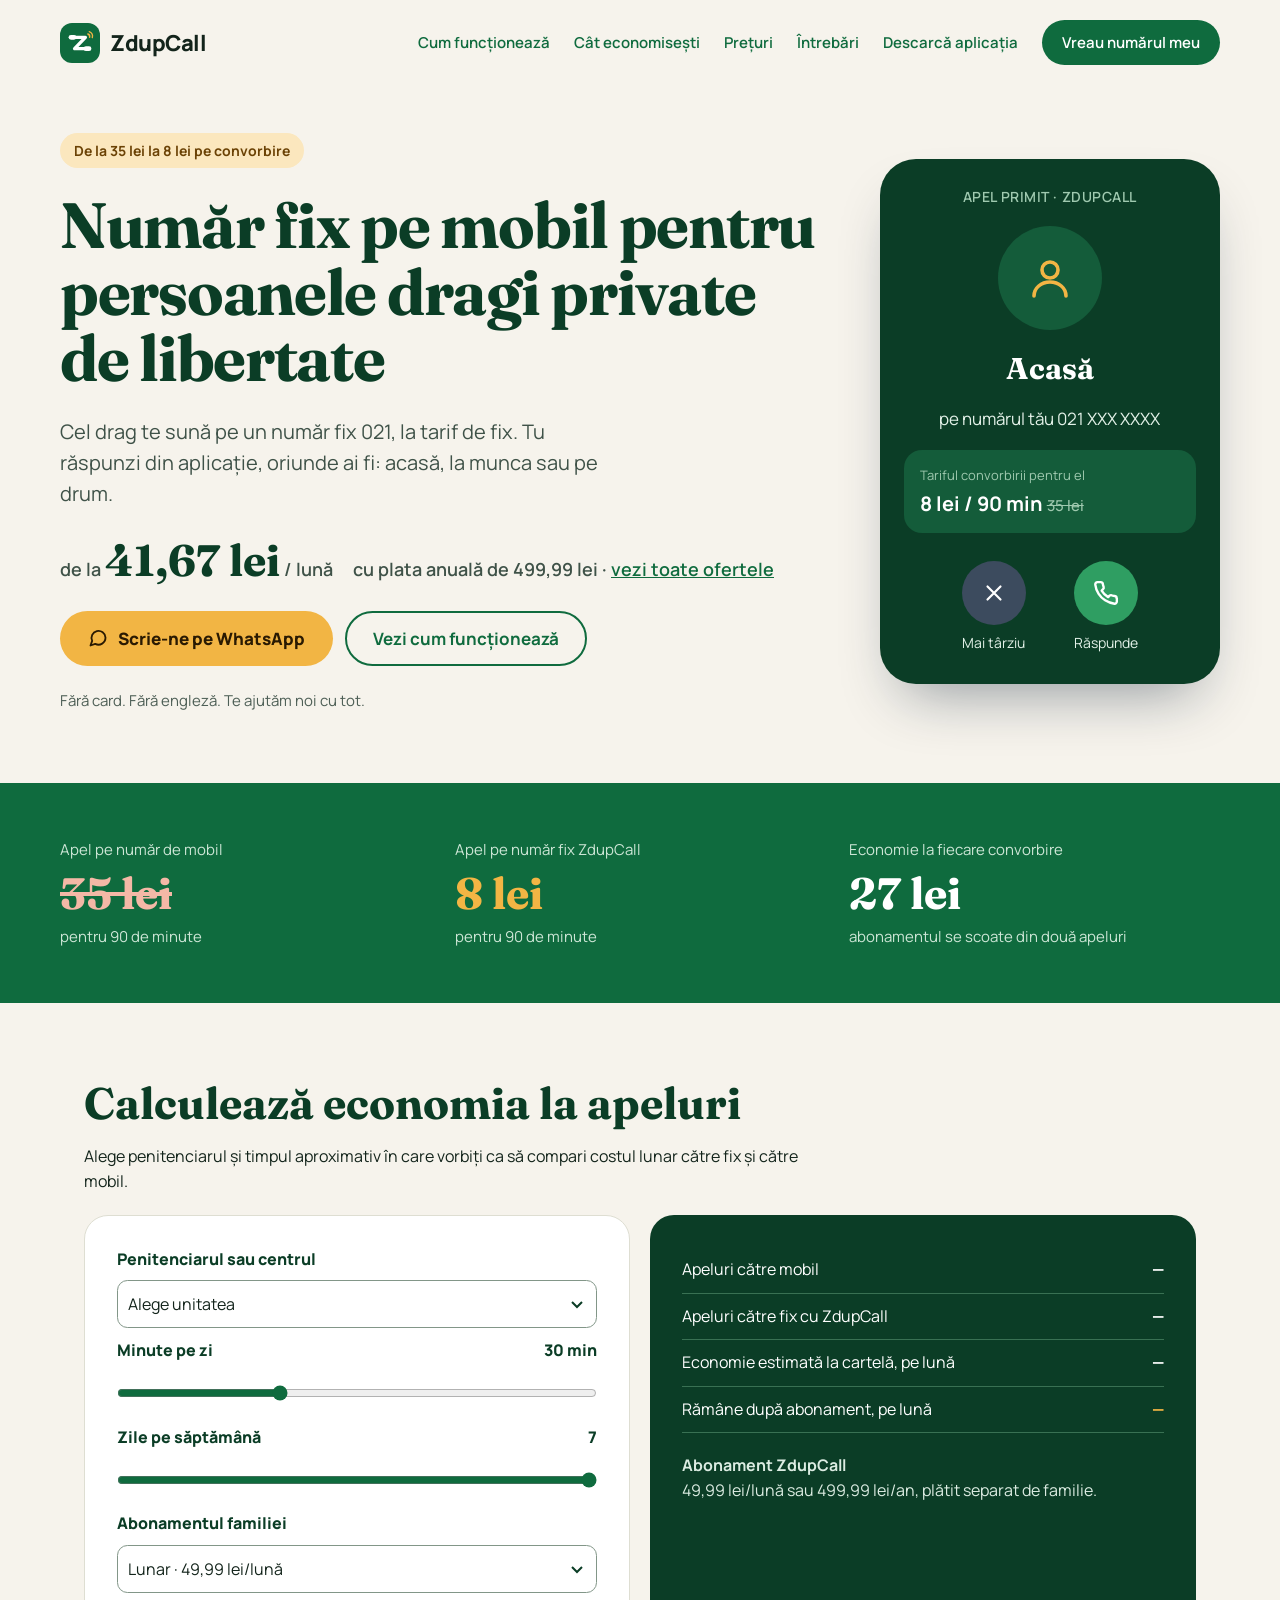
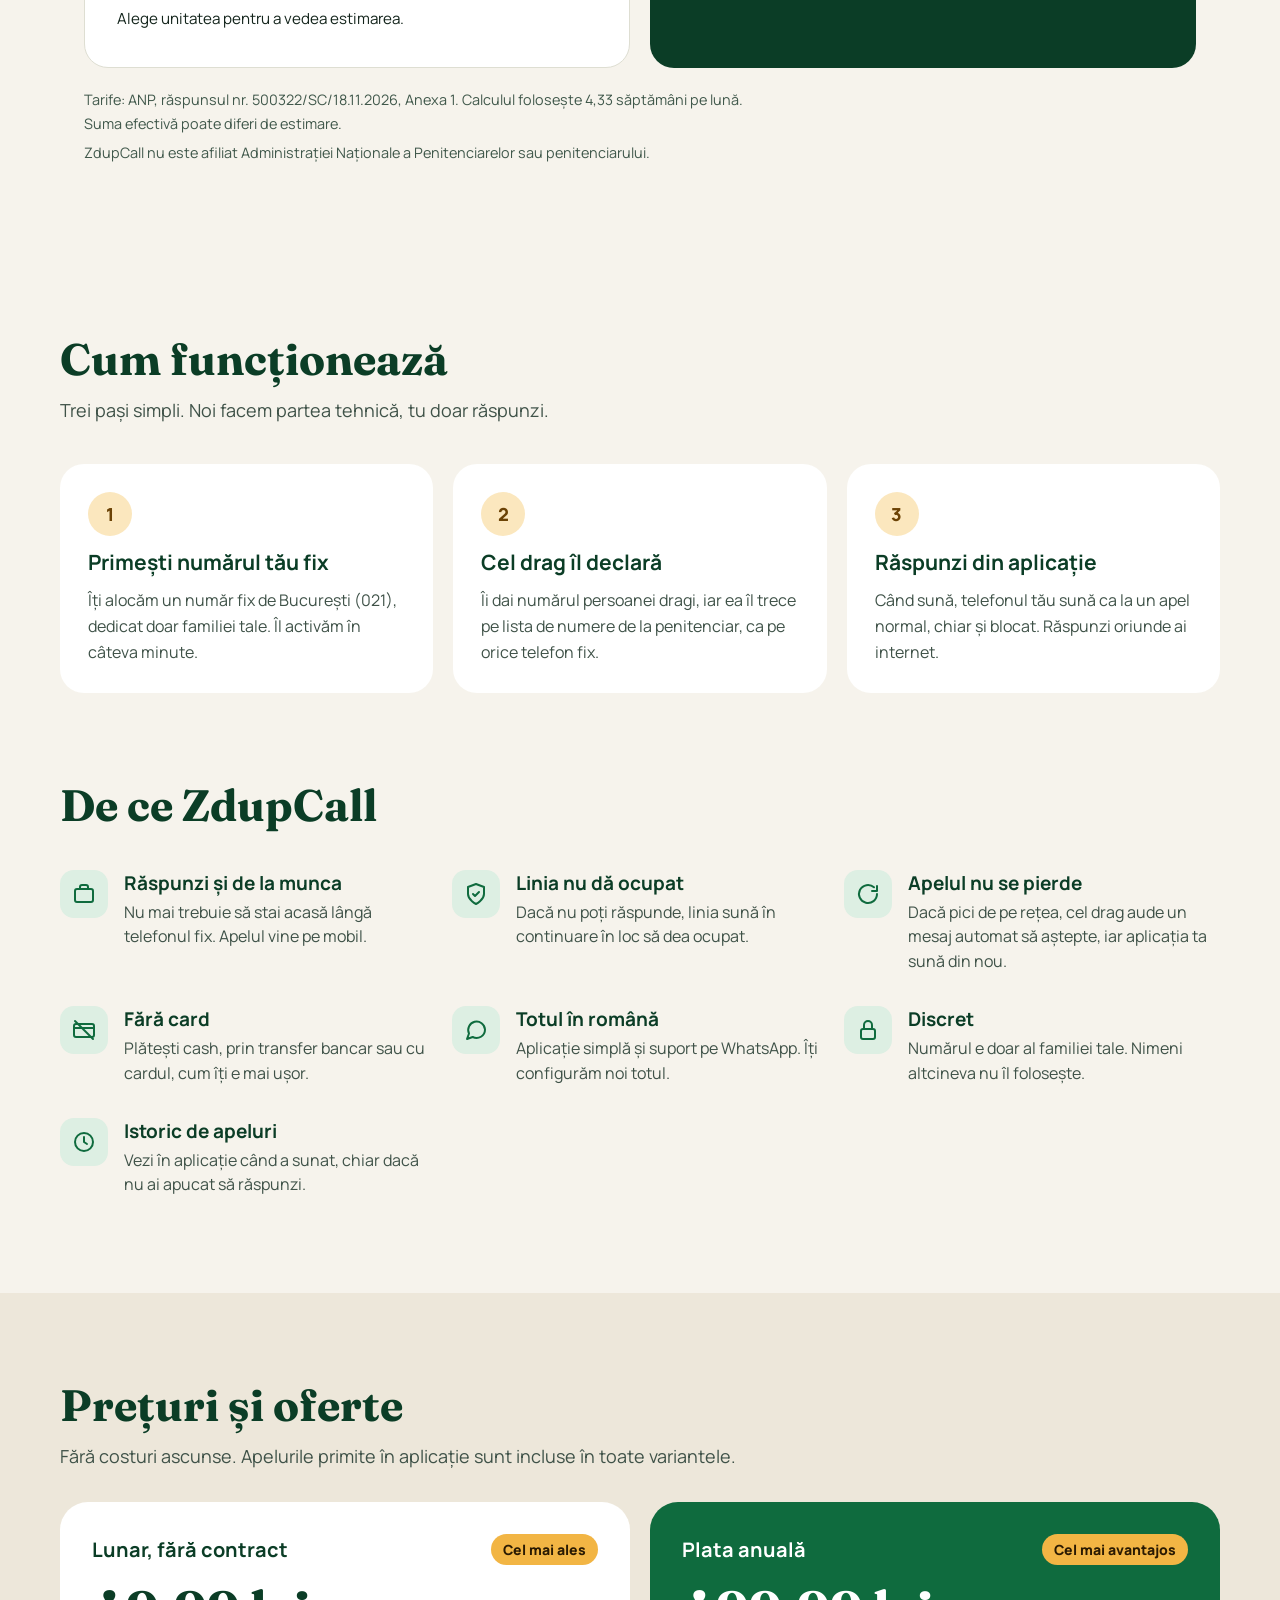
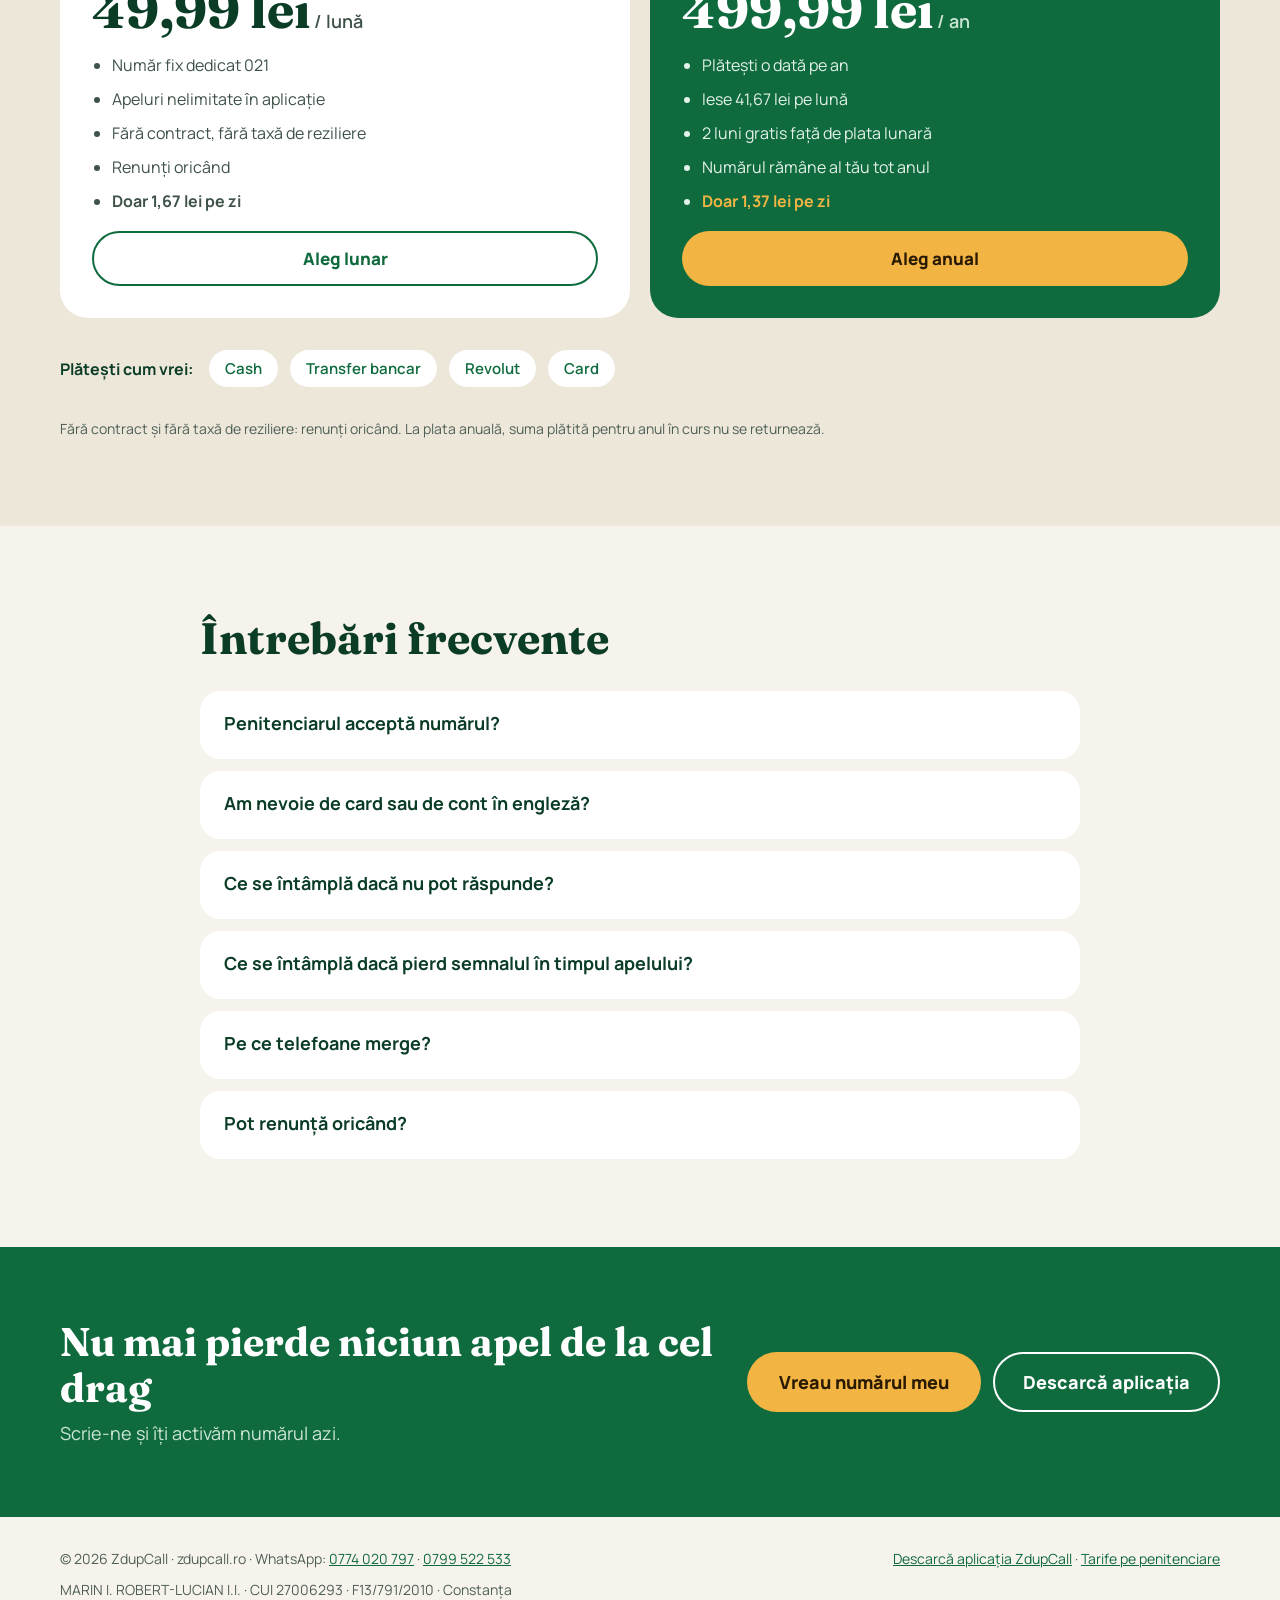
==== commit 7d416418: "Adaugă paginile pilot și indexul tarifelor pe penitenciare" ====
--- a/index.html
+++ b/index.html
@@ -439,7 +439,7 @@
 <a class="mobile-bar" href="https://wa.me/40774020797"><svg width="20" height="20" viewBox="0 0 24 24" fill="none" stroke="currentColor" stroke-width="2.2" stroke-linecap="round" stroke-linejoin="round" aria-hidden="true"><path d="M21 11.5a8.4 8.4 0 0 1-12.3 7.5L3 21l2-5.5A8.4 8.4 0 1 1 21 11.5z"></path></svg>Scrie-ne pe WhatsApp</a>
 <footer style="max-width: 1160px; margin: 0 auto; padding: 32px 24px 48px; display: flex; flex-wrap: wrap; justify-content: space-between; gap: 12px; font-size: 14px; color: #4E5F56">
 <span>© 2026 ZdupCall · zdupcall.ro · WhatsApp: <a href="https://wa.me/40774020797">0774 020 797</a> · <a href="https://wa.me/40799522533">0799 522 533</a></span>
-<span><a href="/descarca/">Descarcă aplicația ZdupCall</a></span>
+<span><a href="/descarca/">Descarcă aplicația ZdupCall</a> · <a href="/telefonia-in-penitenciare/">Tarife pe penitenciare</a></span>
 <span>MARIN I. ROBERT-LUCIAN I.I. · CUI 27006293 · F13/791/2010 · Constanța</span>
 </footer>
 
